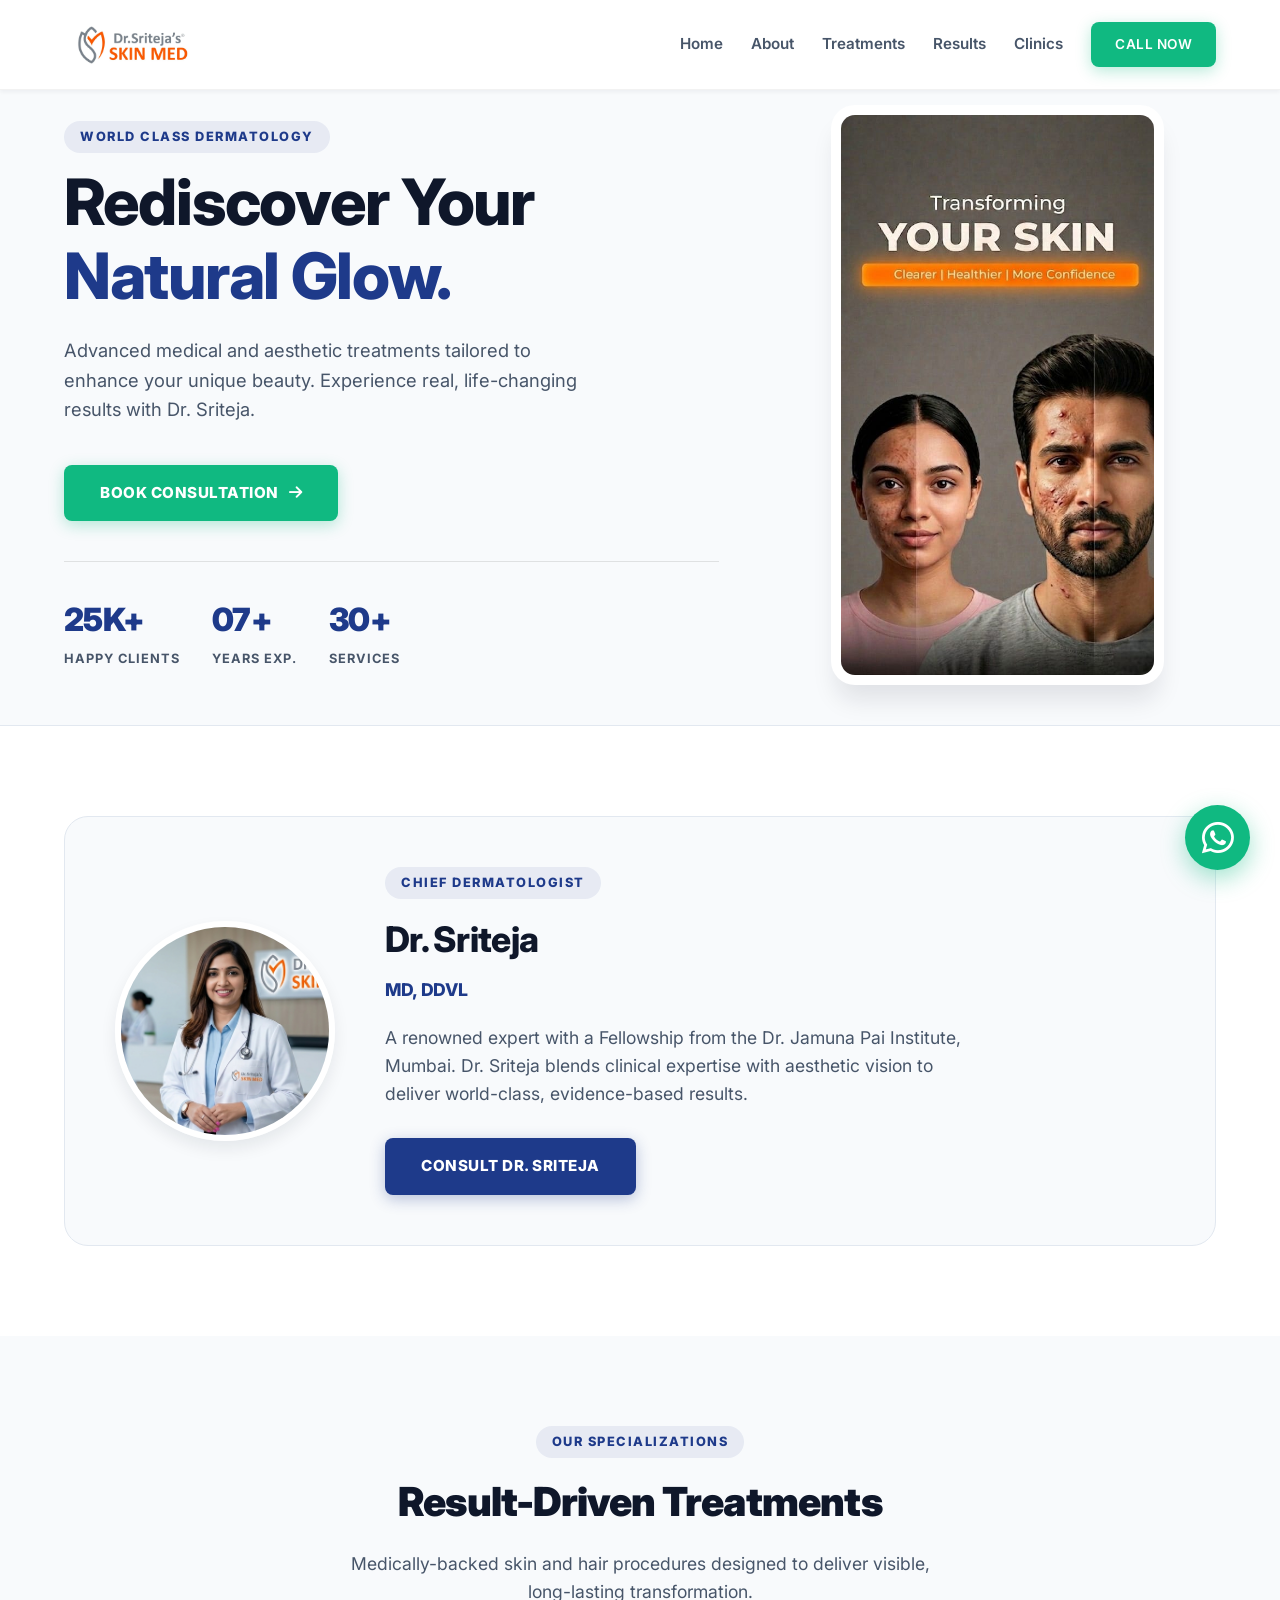
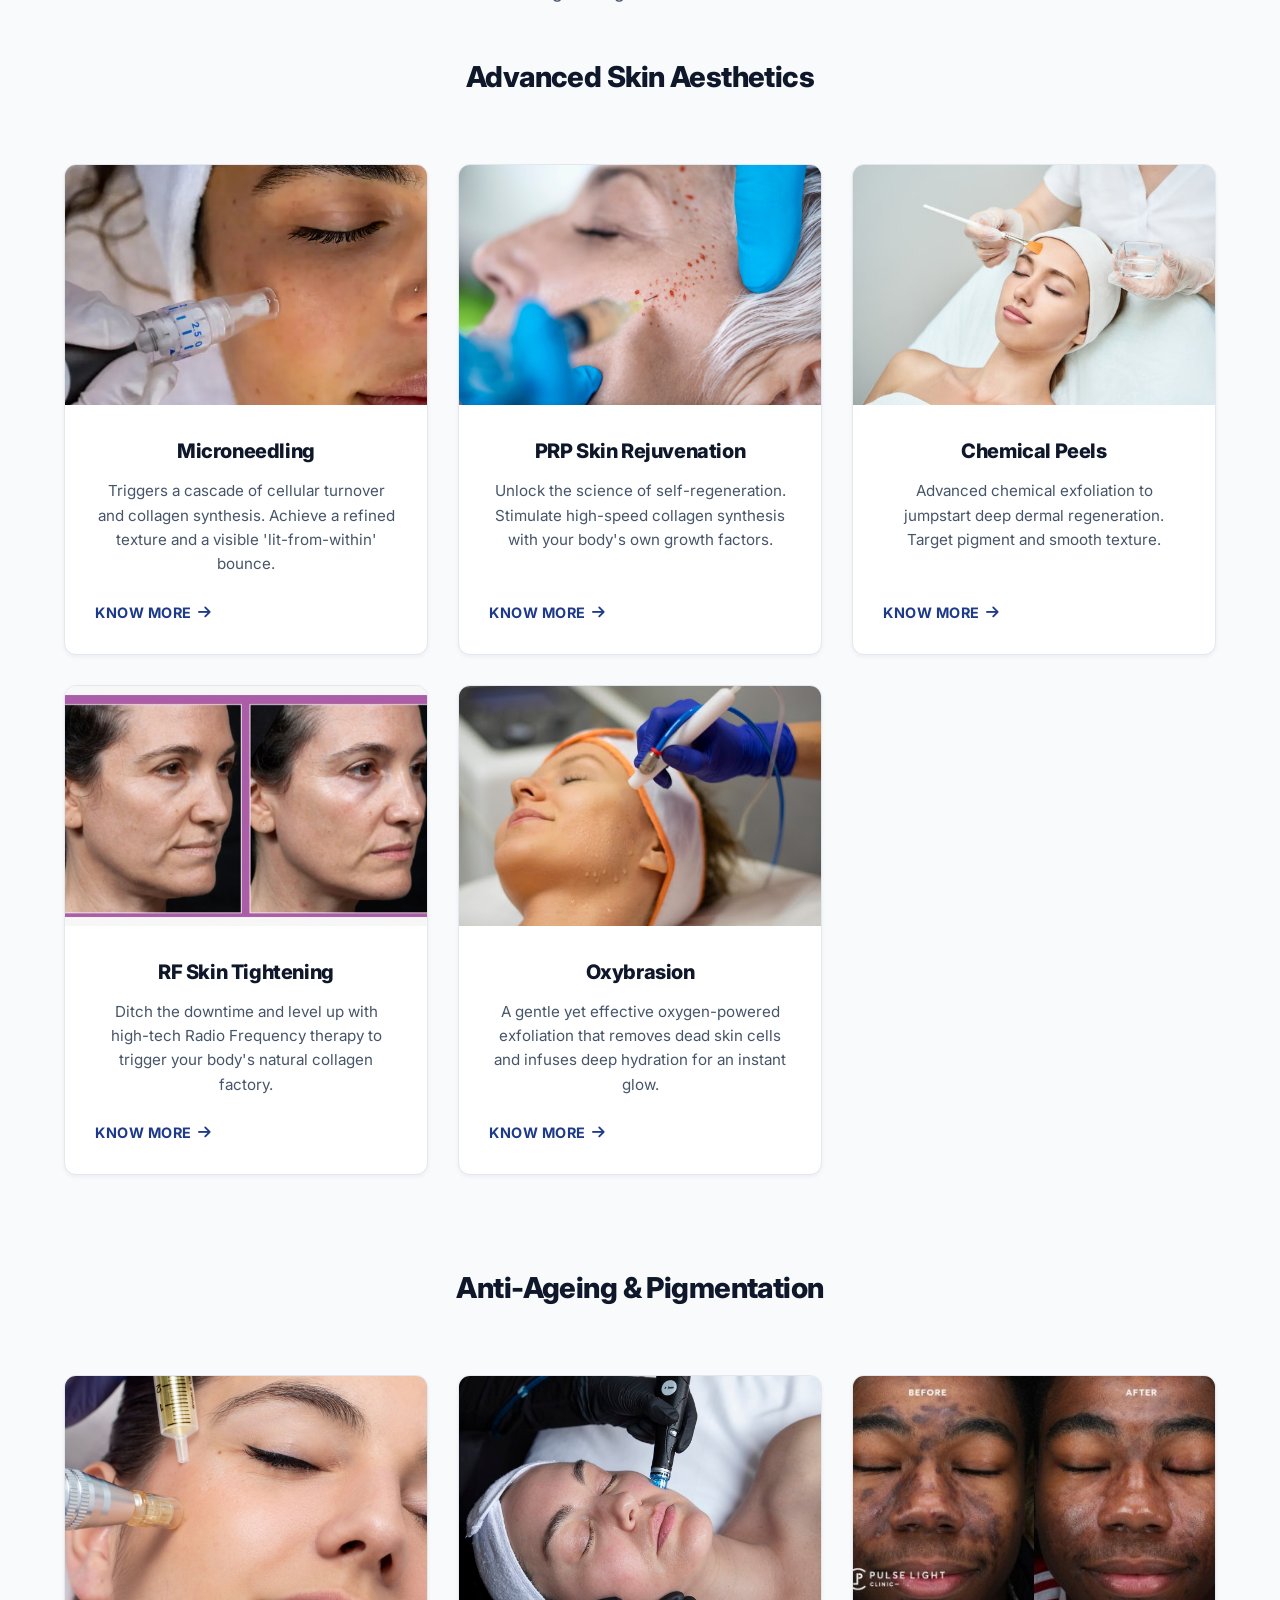
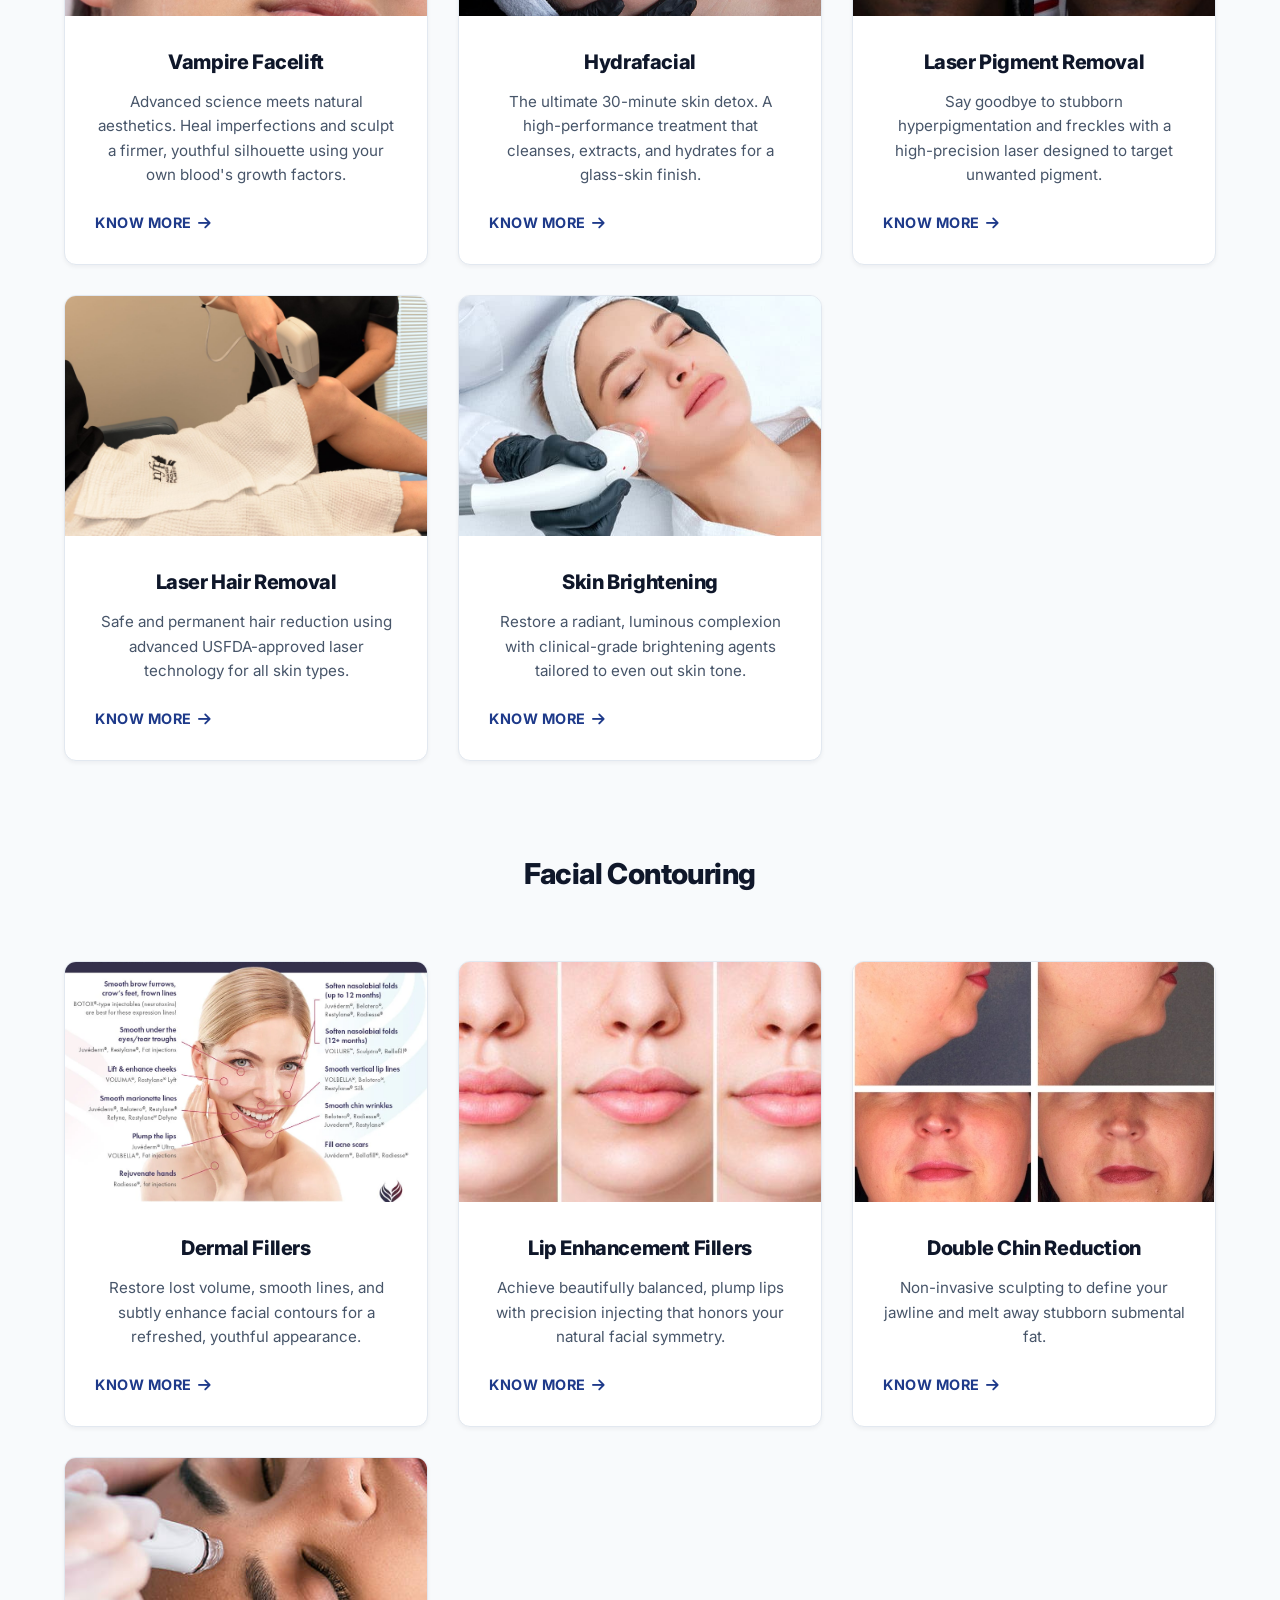
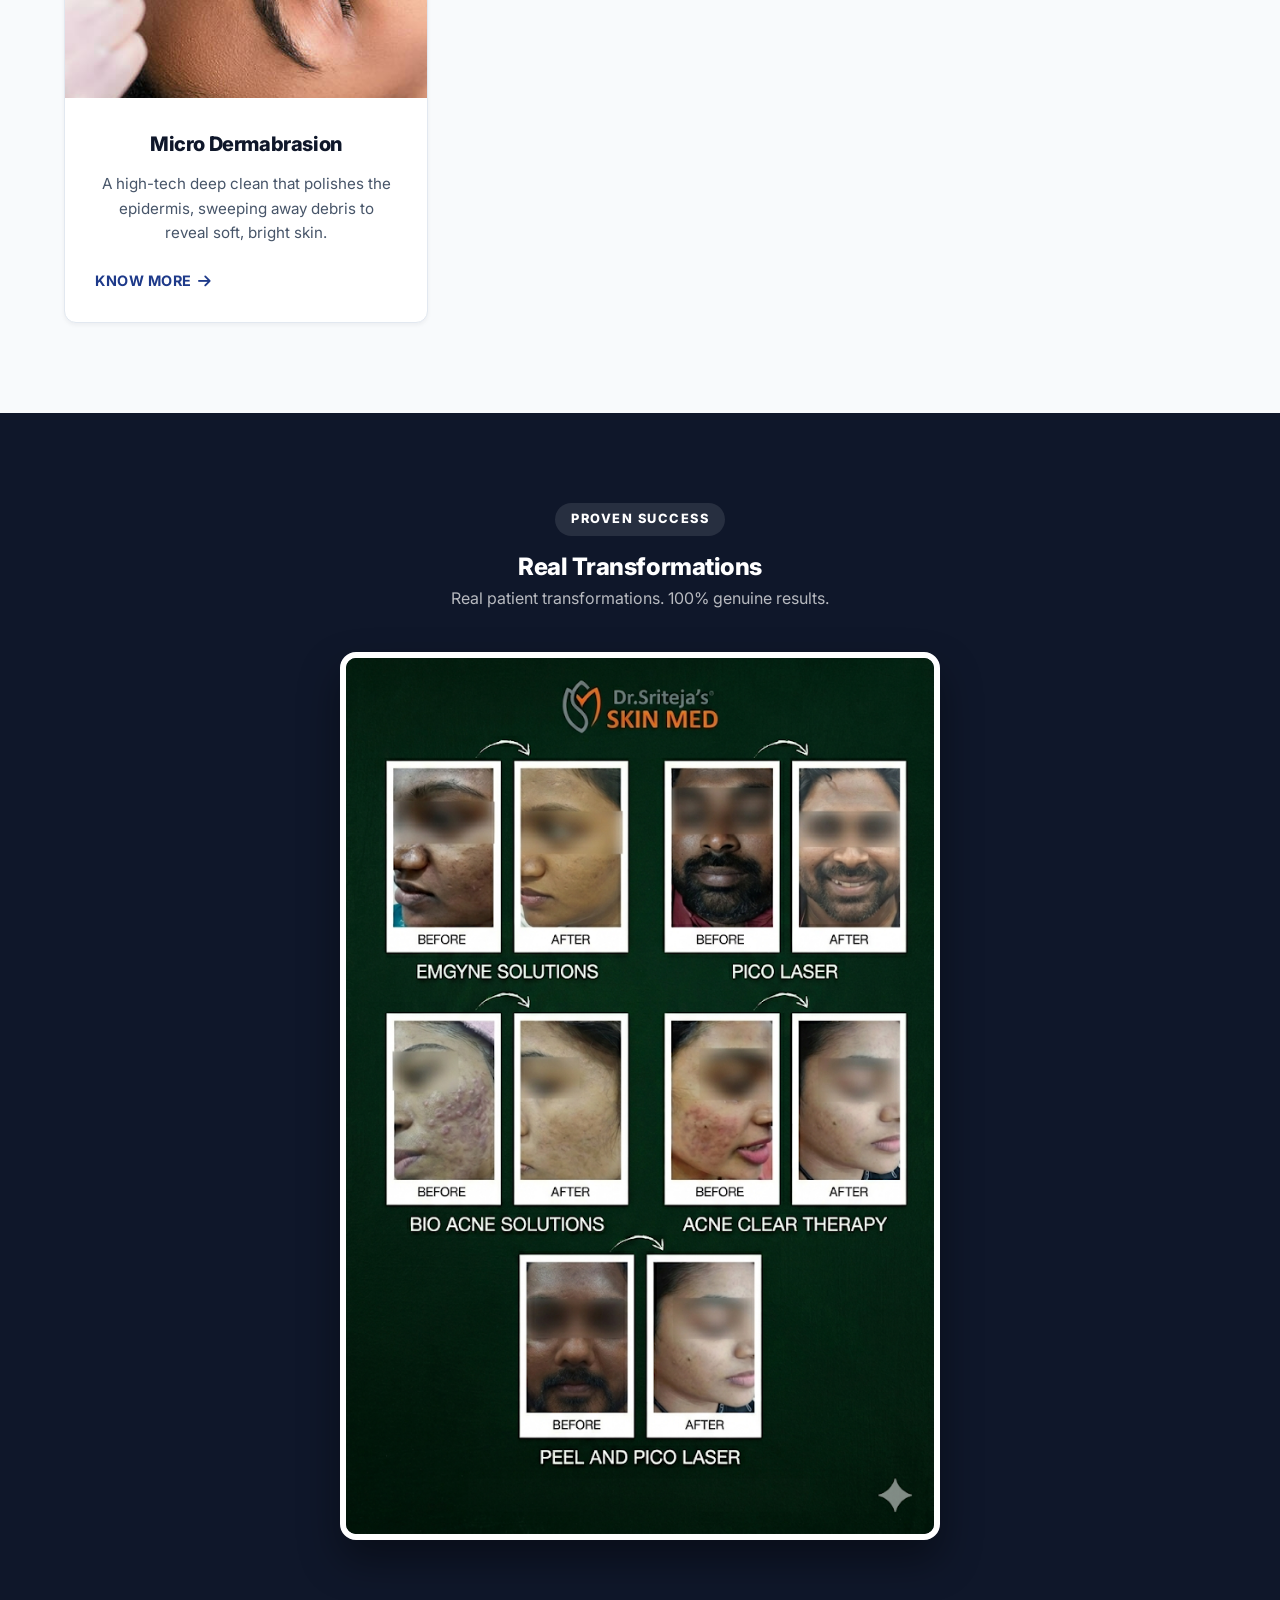
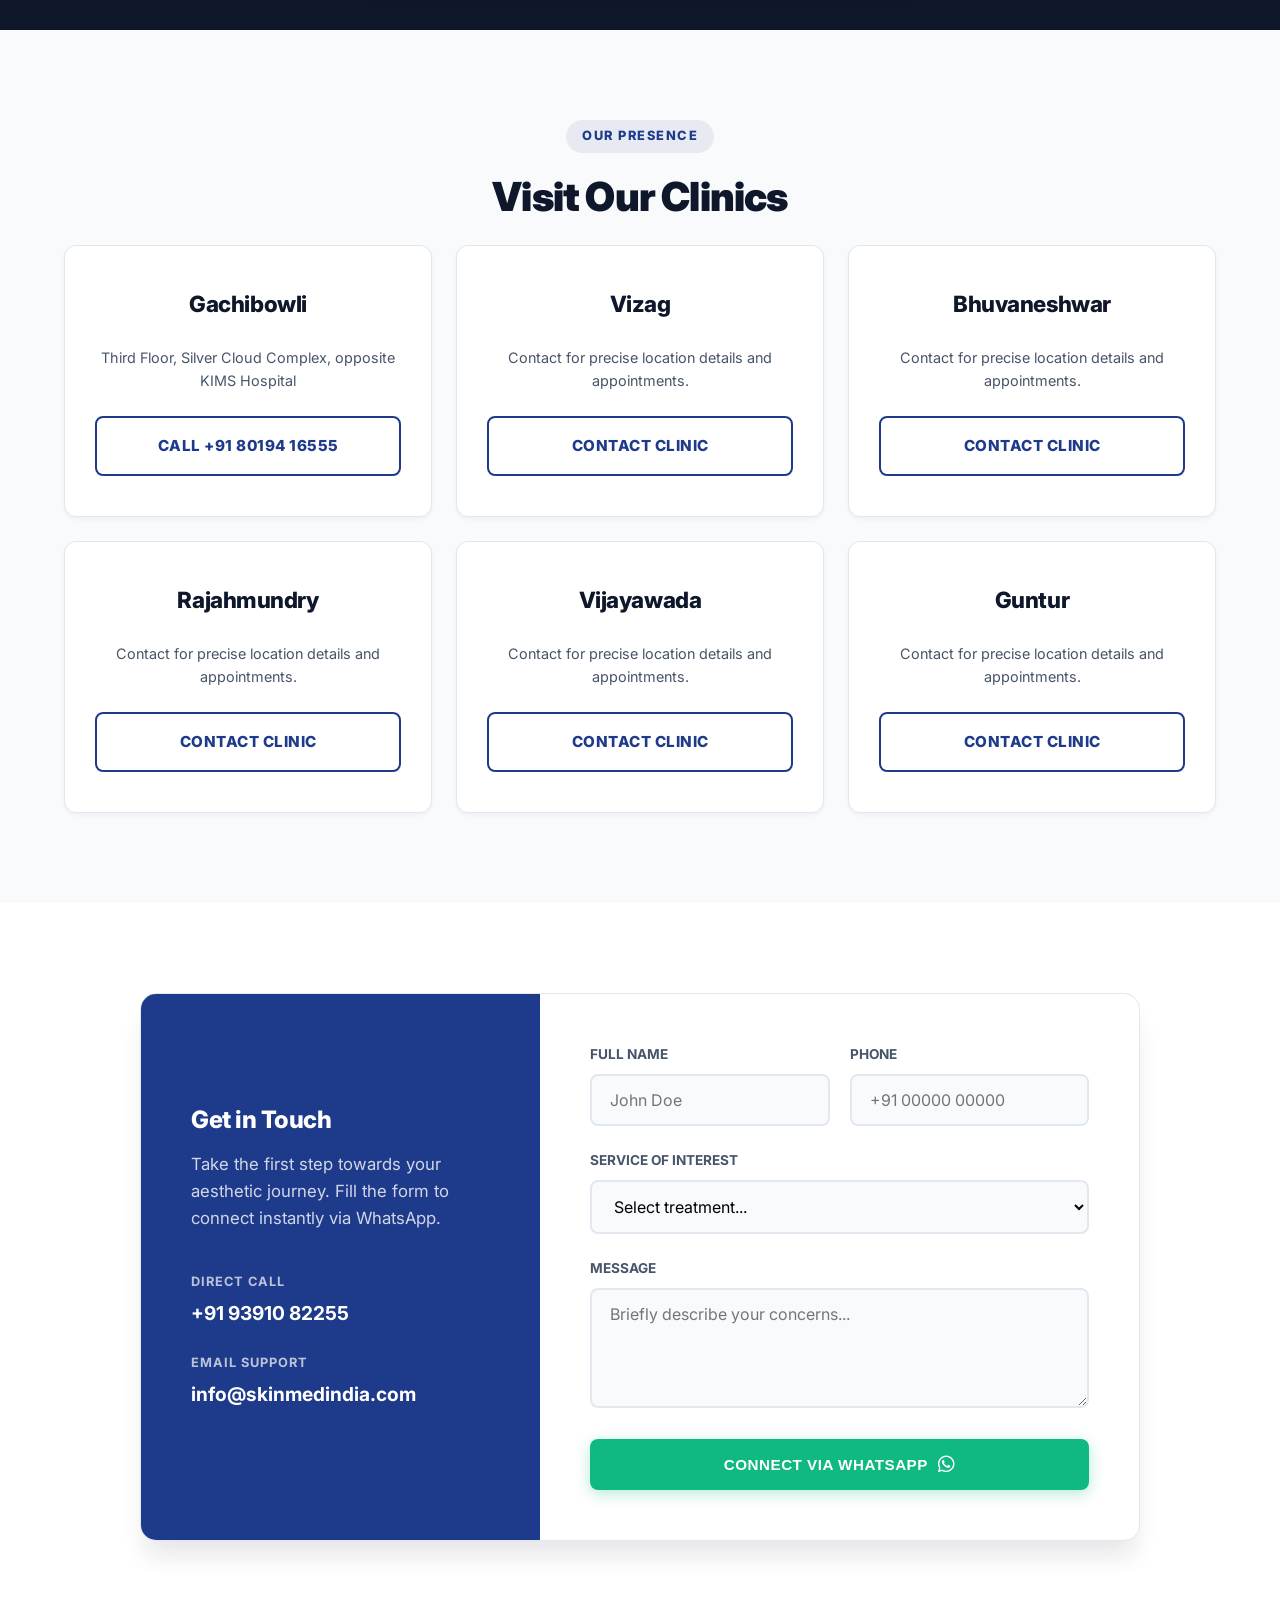
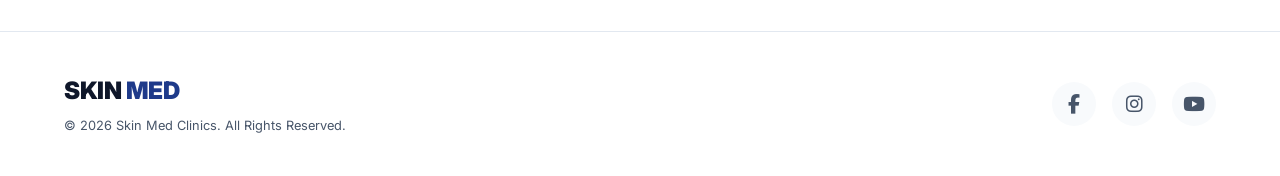
==== index.html @ 5cd690bf "push" ====
<!DOCTYPE html>
<html lang="en">
<head>
    <meta charset="UTF-8">
    <meta name="viewport" content="width=device-width, initial-scale=1.0">
    <title>Skin Med Clinics | Premium Dermatology & Aesthetic Care</title>
    <meta name="description" content="Experience world-class skin and hair treatments with Dr. Sriteja at Skin Med Clinics. Your journey to flawless aesthetics begins here.">
    
    <!-- Custom CSS -->
    <link rel="stylesheet" href="style.css">
    
    <!-- Font Awesome -->
    <link rel="stylesheet" href="https://cdnjs.cloudflare.com/ajax/libs/font-awesome/6.4.0/css/all.min.css">
</head>
<body>

    <!-- Navbar -->
    <nav class="navbar">
        <div class="container nav-container">
            <a href="#" class="logo">
                <img src="logo.png" alt="Skin Med Logo" onerror="this.outerHTML='<h2 style=\'color: var(--secondary);\'>SKIN <span class=\'text-primary\'>MED</span></h2>'">
            </a>
            
            <div class="nav-links">
                <a href="#home">Home</a>
                <a href="#about">About</a>
                <a href="#services">Treatments</a>
                <a href="#results">Results</a>
                <a href="#locations">Clinics</a>
                <a href="tel:+919391082255" class="btn btn-cta">Call Now</a>
            </div>

            <button class="mobile-menu-btn" id="mobileMenuBtn" aria-label="Toggle Menu">
                <i class="fas fa-bars"></i>
            </button>
        </div>
    </nav>

    <!-- Mobile Nav Overlay -->
    <div class="mobile-nav-overlay" id="mobileNavOverlay">
        <a href="#home">Home</a>
        <a href="#about">About</a>
        <a href="#services">Treatments</a>
        <a href="#results">Results</a>
        <a href="#locations">Clinics</a>
        <a href="tel:+919391082255" class="btn btn-cta" style="margin-top: 20px;">Call Now</a>
    </div>

    <!-- Hero Section -->
    <section id="home" class="hero">
        <div class="container hero-content">
            <div class="hero-text">
                <span class="tagline">World Class Dermatology</span>
                <h1>Rediscover Your <br><span class="text-primary">Natural Glow.</span></h1>
                <p>Advanced medical and aesthetic treatments tailored to enhance your unique beauty. Experience real, life-changing results with Dr. Sriteja.</p>
                
                <div class="hero-buttons">
                    <a href="#contact" class="btn btn-cta">Book Consultation <i class="fas fa-arrow-right"></i></a>
                </div>

                <div class="hero-stats">
                    <div class="stat-item">
                        <h4>25K+</h4>
                        <p>Happy Clients</p>
                    </div>
                    <div class="stat-item">
                        <h4>07+</h4>
                        <p>Years Exp.</p>
                    </div>
                    <div class="stat-item">
                        <h4>30+</h4>
                        <p>Services</p>
                    </div>
                </div>
            </div>
            <div class="hero-image-wrapper">
                <img src="hero-transform.jpg" alt="Aesthetic Transformation">
            </div>
        </div>
    </section>

    <!-- About Section (Dr. Sriteja) -->
    <section id="about" class="doctor-section section-padding">
        <div class="container">
            <div class="doctor-card">
                <div class="doctor-img-wrapper">
                    <img src="doctor.png" alt="Dr. Sriteja" class="doctor-img" onerror="this.src='https://via.placeholder.com/400x400/0f172a/ffffff?text=Dr.+Sriteja'">
                </div>
                <div class="doctor-info">
                    <span class="tagline">Chief Dermatologist</span>
                    <h2>Dr. Sriteja</h2>
                    <h3>MD, DDVL</h3>
                    <p>A renowned expert with a Fellowship from the Dr. Jamuna Pai Institute, Mumbai. Dr. Sriteja blends clinical expertise with aesthetic vision to deliver world-class, evidence-based results.</p>
                    <a href="#contact" class="btn btn-primary">Consult Dr. Sriteja</a>
                </div>
            </div>
        </div>
    </section>

    <!-- Services Section -->
    <section id="services" class="section-padding bg-light">
        <div class="container text-center">
            <span class="tagline">Our Specializations</span>
            <h2 class="section-title">Result-Driven Treatments</h2>
            <p class="section-subtitle">Medically-backed skin and hair procedures designed to deliver visible, long-lasting transformation.</p>

            <div class="services-grid text-left">
                <!-- Skin Concerns -->
                <h3 class="service-category">Advanced Skin Aesthetics</h3>
                
                <div class="service-card">
                    <div class="service-img">
                        <img src="microneedling.png" alt="Microneedling" onerror="this.src='https://via.placeholder.com/600x400/f8fafc/0f172a?text=Microneedling'">
                    </div>
                    <div class="service-content">
                        <h3>Microneedling</h3>
                        <p>Triggers a cascade of cellular turnover and collagen synthesis. Achieve a refined texture and a visible 'lit-from-within' bounce.</p>
                        <a href="#contact" class="service-link">Know More <i class="fas fa-arrow-right"></i></a>
                    </div>
                </div>

                <div class="service-card">
                    <div class="service-img">
                        <img src="prp-skin-rejuvenation.png" alt="PRP Skin Rejuvenation" onerror="this.src='https://via.placeholder.com/600x400/f8fafc/0f172a?text=PRP+Skin'">
                    </div>
                    <div class="service-content">
                        <h3>PRP Skin Rejuvenation</h3>
                        <p>Unlock the science of self-regeneration. Stimulate high-speed collagen synthesis with your body's own growth factors.</p>
                        <a href="#contact" class="service-link">Know More <i class="fas fa-arrow-right"></i></a>
                    </div>
                </div>

                <div class="service-card">
                    <div class="service-img">
                        <img src="chemical-peels.png" alt="Chemical Peels" onerror="this.src='https://via.placeholder.com/600x400/f8fafc/0f172a?text=Chemical+Peels'">
                    </div>
                    <div class="service-content">
                        <h3>Chemical Peels</h3>
                        <p>Advanced chemical exfoliation to jumpstart deep dermal regeneration. Target pigment and smooth texture.</p>
                        <a href="#contact" class="service-link">Know More <i class="fas fa-arrow-right"></i></a>
                    </div>
                </div>

                <div class="service-card">
                    <div class="service-img">
                        <img src="rf-skin-tightening.png" alt="RF Skin Tightening" onerror="this.src='https://via.placeholder.com/600x400/f8fafc/0f172a?text=RF+Tightening'">
                    </div>
                    <div class="service-content">
                        <h3>RF Skin Tightening</h3>
                        <p>Ditch the downtime and level up with high-tech Radio Frequency therapy to trigger your body's natural collagen factory.</p>
                        <a href="#contact" class="service-link">Know More <i class="fas fa-arrow-right"></i></a>
                    </div>
                </div>

                <div class="service-card">
                    <div class="service-img">
                        <img src="oxybrasion.png" alt="Oxybrasion" onerror="this.src='https://via.placeholder.com/600x400/f8fafc/0f172a?text=Oxybrasion'">
                    </div>
                    <div class="service-content">
                        <h3>Oxybrasion</h3>
                        <p>A gentle yet effective oxygen-powered exfoliation that removes dead skin cells and infuses deep hydration for an instant glow.</p>
                        <a href="#contact" class="service-link">Know More <i class="fas fa-arrow-right"></i></a>
                    </div>
                </div>

                <!-- Specialized Anti-Ageing -->
                <h3 class="service-category">Anti-Ageing & Pigmentation</h3>

                <div class="service-card">
                    <div class="service-img">
                        <img src="vampire-facelift.png" alt="Vampire Facelift" onerror="this.src='https://via.placeholder.com/600x400/f8fafc/0f172a?text=Vampire+Facelift'">
                    </div>
                    <div class="service-content">
                        <h3>Vampire Facelift</h3>
                        <p>Advanced science meets natural aesthetics. Heal imperfections and sculpt a firmer, youthful silhouette using your own blood's growth factors.</p>
                        <a href="#contact" class="service-link">Know More <i class="fas fa-arrow-right"></i></a>
                    </div>
                </div>

                <div class="service-card">
                    <div class="service-img">
                        <img src="hydrafacial.png" alt="Hydrafacial" onerror="this.src='https://via.placeholder.com/600x400/f8fafc/0f172a?text=Hydrafacial'">
                    </div>
                    <div class="service-content">
                        <h3>Hydrafacial</h3>
                        <p>The ultimate 30-minute skin detox. A high-performance treatment that cleanses, extracts, and hydrates for a glass-skin finish.</p>
                        <a href="#contact" class="service-link">Know More <i class="fas fa-arrow-right"></i></a>
                    </div>
                </div>

                <div class="service-card">
                    <div class="service-img">
                        <img src="laser-pigment-removal.png" alt="Laser Pigment Removal" onerror="this.src='https://via.placeholder.com/600x400/f8fafc/0f172a?text=Laser+Pigment'">
                    </div>
                    <div class="service-content">
                        <h3>Laser Pigment Removal</h3>
                        <p>Say goodbye to stubborn hyperpigmentation and freckles with a high-precision laser designed to target unwanted pigment.</p>
                        <a href="#contact" class="service-link">Know More <i class="fas fa-arrow-right"></i></a>
                    </div>
                </div>

                <div class="service-card">
                    <div class="service-img">
                        <img src="laser-hair-removal.png" alt="Laser Hair Removal" onerror="this.src='https://via.placeholder.com/600x400/f8fafc/0f172a?text=Laser+Hair+Removal'">
                    </div>
                    <div class="service-content">
                        <h3>Laser Hair Removal</h3>
                        <p>Safe and permanent hair reduction using advanced USFDA-approved laser technology for all skin types.</p>
                        <a href="#contact" class="service-link">Know More <i class="fas fa-arrow-right"></i></a>
                    </div>
                </div>

                <div class="service-card">
                    <div class="service-img">
                        <img src="skin-brightening.png" alt="Skin Brightening" onerror="this.src='https://via.placeholder.com/600x400/f8fafc/0f172a?text=Skin+Brightening'">
                    </div>
                    <div class="service-content">
                        <h3>Skin Brightening</h3>
                        <p>Restore a radiant, luminous complexion with clinical-grade brightening agents tailored to even out skin tone.</p>
                        <a href="#contact" class="service-link">Know More <i class="fas fa-arrow-right"></i></a>
                    </div>
                </div>

                <h3 class="service-category">Facial Contouring</h3>

                <div class="service-card">
                    <div class="service-img">
                        <img src="dermal-fillers.png" alt="Dermal Fillers" onerror="this.src='https://via.placeholder.com/600x400/f8fafc/0f172a?text=Dermal+Fillers'">
                    </div>
                    <div class="service-content">
                        <h3>Dermal Fillers</h3>
                        <p>Restore lost volume, smooth lines, and subtly enhance facial contours for a refreshed, youthful appearance.</p>
                        <a href="#contact" class="service-link">Know More <i class="fas fa-arrow-right"></i></a>
                    </div>
                </div>

                <div class="service-card">
                    <div class="service-img">
                        <img src="lip-enhancement-fillers.png" alt="Lip Enhancement" onerror="this.src='https://via.placeholder.com/600x400/f8fafc/0f172a?text=Lip+Enhancement'">
                    </div>
                    <div class="service-content">
                        <h3>Lip Enhancement Fillers</h3>
                        <p>Achieve beautifully balanced, plump lips with precision injecting that honors your natural facial symmetry.</p>
                        <a href="#contact" class="service-link">Know More <i class="fas fa-arrow-right"></i></a>
                    </div>
                </div>

                <div class="service-card">
                    <div class="service-img">
                        <img src="double-chin-reduction.png" alt="Double Chin Reduction" onerror="this.src='https://via.placeholder.com/600x400/f8fafc/0f172a?text=Double+Chin'">
                    </div>
                    <div class="service-content">
                        <h3>Double Chin Reduction</h3>
                        <p>Non-invasive sculpting to define your jawline and melt away stubborn submental fat.</p>
                        <a href="#contact" class="service-link">Know More <i class="fas fa-arrow-right"></i></a>
                    </div>
                </div>

                <div class="service-card">
                    <div class="service-img">
                        <img src="microdermabrasion.png" alt="Microdermabrasion" onerror="this.src='https://via.placeholder.com/600x400/f8fafc/0f172a?text=Microdermabrasion'">
                    </div>
                    <div class="service-content">
                        <h3>Micro Dermabrasion</h3>
                        <p>A high-tech deep clean that polishes the epidermis, sweeping away debris to reveal soft, bright skin.</p>
                        <a href="#contact" class="service-link">Know More <i class="fas fa-arrow-right"></i></a>
                    </div>
                </div>

            </div>
        </div>
    </section>

    <!-- Results Section -->
    <section id="results" class="results-section section-padding">
        <div class="container text-center">
            <span class="tagline" style="color: #fff; background: rgba(255,255,255,0.1);">Proven Success</span>
            <h2>Real Transformations</h2>
            <p style="color: rgba(255,255,255,0.7); max-width: 600px; margin: 0 auto 40px;">Real patient transformations. 100% genuine results.</p>
            
            <div style="max-width: 600px; margin: 0 auto;">
                <img src="results-poster.jpg" alt="Skin Treatment Results" style="width: 100%; border: 6px solid #fff; border-radius: 16px; box-shadow: 0 20px 40px rgba(0,0,0,0.4);">
            </div>
        </div>
    </section>

    <!-- Locations -->
    <section id="locations" class="section-padding locations-wrapper">
        <div class="container">
            <div class="text-center">
                <span class="tagline">Our Presence</span>
                <h2 class="section-title">Visit Our Clinics</h2>
            </div>
            
            <div class="locations-grid mt-40">
                <div class="location-card">
                    <h3>Gachibowli</h3>
                    <p>Third Floor, Silver Cloud Complex, opposite KIMS Hospital</p>
                    <a href="tel:+918019416555" class="btn btn-outline">Call +91 80194 16555</a>
                </div>
                <div class="location-card">
                    <h3>Vizag</h3>
                    <p>Contact for precise location details and appointments.</p>
                    <a href="tel:+919391082255" class="btn btn-outline">Contact Clinic</a>
                </div>
                <div class="location-card">
                    <h3>Bhuvaneshwar</h3>
                    <p>Contact for precise location details and appointments.</p>
                    <a href="tel:+919391082255" class="btn btn-outline">Contact Clinic</a>
                </div>
                <div class="location-card">
                    <h3>Rajahmundry</h3>
                    <p>Contact for precise location details and appointments.</p>
                    <a href="tel:+919391082255" class="btn btn-outline">Contact Clinic</a>
                </div>
                <div class="location-card">
                    <h3>Vijayawada</h3>
                    <p>Contact for precise location details and appointments.</p>
                    <a href="tel:+919391082255" class="btn btn-outline">Contact Clinic</a>
                </div>
                <div class="location-card">
                    <h3>Guntur</h3>
                    <p>Contact for precise location details and appointments.</p>
                    <a href="tel:+919391082255" class="btn btn-outline">Contact Clinic</a>
                </div>
            </div>
        </div>
    </section>

    <!-- Contact Widget -->
    <section id="contact" class="section-padding">
        <div class="container">
            <div class="contact-container">
                <div class="contact-info">
                    <h2>Get in Touch</h2>
                    <p>Take the first step towards your aesthetic journey. Fill the form to connect instantly via WhatsApp.</p>
                    
                    <div class="info-item">
                        <span>Direct Call</span>
                        <strong>+91 93910 82255</strong>
                    </div>
                    <div class="info-item">
                        <span>Email Support</span>
                        <strong>info@skinmedindia.com</strong>
                    </div>
                </div>
                <div class="contact-form">
                    <form id="contactForm">
                        <div class="form-row">
                            <div class="form-group">
                                <label class="form-label">Full Name</label>
                                <input type="text" id="formName" class="form-control" placeholder="John Doe" required>
                            </div>
                            <div class="form-group">
                                <label class="form-label">Phone</label>
                                <input type="tel" id="formPhone" class="form-control" placeholder="+91 00000 00000" required>
                            </div>
                        </div>
                        <div class="form-group">
                            <label class="form-label">Service of Interest</label>
                            <select id="formService" class="form-control" required>
                                <option value="" disabled selected hidden>Select treatment...</option>
                                <option>Microneedling</option>
                                <option>PRP Skin Rejuvenation</option>
                                <option>Chemical Peels</option>
                                <option>Laser Treatments</option>
                                <option>Facial Contouring / Fillers</option>
                                <option>Other</option>
                            </select>
                        </div>
                        <div class="form-group">
                            <label class="form-label">Message</label>
                            <textarea id="formMessage" class="form-control" placeholder="Briefly describe your concerns..."></textarea>
                        </div>
                        <button type="submit" class="btn btn-cta" style="width: 100%;">
                            Connect via WhatsApp <i class="fab fa-whatsapp" style="font-size: 1.2rem;"></i>
                        </button>
                    </form>
                </div>
            </div>
        </div>
    </section>

    <!-- Footer -->
    <footer class="footer">
        <div class="container footer-content">
            <div style="text-align: left;">
                <h2 style="font-weight: 900; color: var(--secondary); margin:0;">SKIN <span class="text-primary">MED</span></h2>
                <p style="font-size: 0.8rem; margin-top: 5px;">&copy; 2026 Skin Med Clinics. All Rights Reserved.</p>
            </div>
            <div class="social-links">
                <a href="#"><i class="fab fa-facebook-f"></i></a>
                <a href="#"><i class="fab fa-instagram"></i></a>
                <a href="#"><i class="fab fa-youtube"></i></a>
            </div>
        </div>
    </footer>

    <!-- WhatsApp Floating Icon -->
    <a href="https://wa.me/919391082255" class="floating-whatsapp" target="_blank" aria-label="Chat on WhatsApp">
        <i class="fab fa-whatsapp"></i>
    </a>

    <!-- Scripts -->
    <script src="script.js"></script>
</body>
</html>
---- style.css ----
@import url('https://fonts.googleapis.com/css2?family=Inter:wght@300;400;500;600;700;800;900&display=swap');

:root {
  --primary: #1E3A8A; /* Darkish Blue */
  --primary-hover: #172554;
  --cta: #10B981; /* Medical Green */
  --cta-hover: #059669;
  --secondary: #0F172A; /* Deep Navy */
  --text-gray: #475569;
  --text-light: #94a3b8;
  --bg-light: #F8FAFC; /* Soft clean background */
  --bg-white: #ffffff;
  --nav-height: 90px;
  --shadow-sm: 0 2px 4px rgba(15, 23, 42, 0.05);
  --shadow-md: 0 8px 16px rgba(15, 23, 42, 0.08);
  --shadow-xl: 0 20px 25px -5px rgba(15, 23, 42, 0.1);
  --transition: all 0.25s ease-in-out;
}

* {
  margin: 0;
  padding: 0;
  box-sizing: border-box;
}

html {
  scroll-behavior: smooth;
}

body {
  font-family: 'Inter', sans-serif;
  color: var(--text-gray);
  background-color: var(--bg-white);
  line-height: 1.6;
  overflow-x: hidden;
  -webkit-font-smoothing: antialiased;
}

h1, h2, h3, h4, h5, h6 {
  font-weight: 800;
  color: var(--secondary);
  letter-spacing: -0.02em;
}

a {
  text-decoration: none;
  color: inherit;
}

img {
  max-width: 100%;
  height: auto;
  display: block;
}

/* Utilities */
.container {
  width: 100%;
  max-width: 1200px;
  margin: 0 auto;
  padding: 0 24px;
}

.text-center { text-align: center; }
.text-primary { color: var(--primary); }
.text-cta { color: var(--cta); }
.bg-white { background-color: var(--bg-white); }
.bg-light { background-color: var(--bg-light); }
.bg-dark { background-color: var(--secondary); color: #fff; }

.section-padding { padding: 90px 0; }
@media (max-width: 768px) {
  .section-padding { padding: 60px 0; }
}

.section-title {
  font-size: 2.5rem;
  font-weight: 900;
  margin-bottom: 1rem;
}

.section-subtitle {
  font-size: 1.1rem;
  color: var(--text-gray);
  max-width: 600px;
  margin: 0 auto 3rem;
}

.tagline {
  color: var(--primary);
  font-weight: 800;
  text-transform: uppercase;
  letter-spacing: 1.5px;
  font-size: 0.8rem;
  margin-bottom: 12px;
  display: inline-block;
  background: rgba(30, 58, 138, 0.08);
  padding: 6px 16px;
  border-radius: 50px;
}

/* Buttons */
.btn {
  display: inline-flex;
  align-items: center;
  justify-content: center;
  padding: 16px 36px;
  border-radius: 8px;
  font-weight: 800;
  text-transform: uppercase;
  letter-spacing: 0.5px;
  cursor: pointer;
  transition: var(--transition);
  border: none;
  font-size: 0.95rem;
  gap: 10px;
  text-align: center;
  white-space: normal; /* Allow wrapping for long CTA text on mobile */
}

.btn-cta {
  background-color: var(--cta);
  color: white !important;
  box-shadow: 0 4px 15px rgba(16, 185, 129, 0.3);
}

.btn-cta:hover {
  background-color: var(--cta-hover);
  transform: translateY(-2px);
  box-shadow: 0 6px 20px rgba(16, 185, 129, 0.4);
}

.btn-primary {
  background-color: var(--primary);
  color: white !important;
  box-shadow: 0 4px 15px rgba(30, 58, 138, 0.3);
}

.btn-primary:hover {
  background-color: var(--primary-hover);
  transform: translateY(-2px);
  box-shadow: 0 6px 20px rgba(30, 58, 138, 0.4);
}

.btn-outline {
  background: transparent;
  border: 2px solid var(--primary);
  color: var(--primary) !important;
}

.btn-outline:hover {
  background: var(--primary);
  color: white !important;
}

/* Navbar */
.navbar {
  position: fixed;
  top: 0;
  left: 0;
  width: 100%;
  height: var(--nav-height);
  background: rgba(255, 255, 255, 0.98);
  backdrop-filter: blur(8px);
  z-index: 1000;
  box-shadow: var(--shadow-sm);
  display: flex;
  align-items: center;
  border-bottom: 1px solid rgba(0,0,0,0.05);
}

.nav-container {
  display: flex;
  justify-content: space-between;
  align-items: center;
  width: 100%;
}

.logo img {
  height: 60px; /* Reduced to ensure it doesn't push the nav items too much */
  width: auto;
}
.logo h2 {
  font-size: 1.8rem;
  margin: 0;
}

.nav-links {
  display: flex;
  gap: 28px;
  align-items: center;
}

.nav-links a {
  font-weight: 600;
  color: var(--text-gray);
  font-size: 0.95rem;
  transition: var(--transition);
}

.nav-links a:hover {
  color: var(--primary);
}

.nav-links a.btn {
  padding: 12px 24px;
  font-size: 0.85rem;
}

.mobile-menu-btn {
  display: none;
  background: none;
  border: none;
  font-size: 1.5rem;
  color: var(--secondary);
  cursor: pointer;
}

/* Hero Section */
.hero {
  padding-top: calc(var(--nav-height) + 15px);
  padding-bottom: 40px;
  background-color: var(--bg-light);
  display: flex;
  align-items: center;
  border-bottom: 1px solid #e2e8f0;
}

.hero-content {
  display: grid;
  grid-template-columns: 1.2fr 0.8fr;
  gap: 60px;
  align-items: center;
}

.hero-text h1 {
  font-size: clamp(2.5rem, 5vw, 4.2rem);
  line-height: 1.15;
  margin-bottom: 24px;
}

.hero-text p {
  font-size: 1.15rem;
  margin-bottom: 40px;
  max-width: 540px;
  color: var(--text-gray);
}

.hero-buttons {
  display: flex;
  gap: 16px;
  margin-bottom: 40px;
}

.hero-stats {
  display: flex;
  gap: 32px;
  padding-top: 32px;
  border-top: 1px solid rgba(0,0,0,0.1);
}

.stat-item h4 {
  font-size: 2rem;
  font-weight: 900;
  color: var(--primary);
  margin-bottom: 4px;
}

.stat-item p {
  font-size: 0.8rem;
  text-transform: uppercase;
  letter-spacing: 1px;
  font-weight: 700;
  margin: 0;
  color: var(--text-gray);
}

.hero-image-wrapper {
  position: relative;
  border-radius: 24px;
  overflow: hidden;
  box-shadow: var(--shadow-xl);
  background: #fff;
  padding: 10px;
  max-width: 380px;
  margin: 0 auto;
}

.hero-image-wrapper img {
  width: 100%;
  height: 560px;
  border-radius: 14px;
  object-fit: cover;
  object-position: top;
}

/* About / Doctor Section */
.doctor-section {
  background: #fff;
}

.doctor-card {
  background: var(--bg-light);
  border-radius: 24px;
  padding: 50px;
  display: flex;
  gap: 50px;
  align-items: center;
  border: 1px solid #e2e8f0;
}

.doctor-img-wrapper {
  position: relative;
  flex-shrink: 0;
}

.doctor-img {
  width: 220px;
  height: 220px;
  border-radius: 50%;
  object-fit: cover;
  object-position: 75% 20%; /* Synced with reference.html for exact centering */
  border: 6px solid #fff;
  box-shadow: var(--shadow-md);
}

.doctor-info h2 { font-size: 2.2rem; margin-bottom: 8px; }
.doctor-info h3 { font-size: 1.1rem; color: var(--primary); margin-bottom: 20px; }
.doctor-info p { margin-bottom: 30px; font-size: 1.1rem; max-width: 600px; }

/* Services Grid */
.services-grid {
  display: grid;
  grid-template-columns: repeat(auto-fit, minmax(300px, 1fr));
  gap: 30px;
  margin-top: 40px;
}

.service-card {
  background: #fff;
  border-radius: 12px;
  overflow: hidden;
  box-shadow: var(--shadow-sm);
  transition: var(--transition);
  border: 1px solid #e2e8f0;
  display: flex;
  flex-direction: column;
}

.service-card:hover {
  transform: translateY(-5px);
  box-shadow: var(--shadow-md);
  border-color: #cbd5e1;
}

.service-img {
  height: 240px;
  overflow: hidden;
  background: var(--bg-light);
}

.service-img img {
  width: 100%;
  height: 100%;
  object-fit: cover;
}

.service-content {
  padding: 30px;
  flex-grow: 1;
  display: flex;
  flex-direction: column;
}

.service-content h3 {
  font-size: 1.25rem;
  margin-bottom: 12px;
}

.service-content p {
  font-size: 0.95rem;
  color: var(--text-gray);
  margin-bottom: 24px;
  flex-grow: 1;
}

.service-link {
  font-weight: 700;
  font-size: 0.9rem;
  color: var(--primary);
  text-transform: uppercase;
  letter-spacing: 0.5px;
  display: inline-flex;
  align-items: center;
  gap: 6px;
  margin-top: auto;
}

.service-link:hover { color: var(--primary-hover); }

.service-category {
  grid-column: 1 / -1;
  font-size: 1.8rem;
  margin: 60px 0 20px;
  padding-bottom: 12px;
  border-bottom: 2px solid var(--bg-light);
  color: var(--secondary);
}
.service-category:first-child { margin-top: 0; }

/* Results Section */
.results-section {
  background: var(--secondary);
  color: #fff;
}
.results-section h2 { color: #fff; }


/* Locations Grid */
.locations-wrapper {
  background: var(--bg-light);
}
.locations-grid {
  display: grid;
  grid-template-columns: repeat(auto-fit, minmax(300px, 1fr));
  gap: 24px;
}

.location-card {
  background: #fff;
  padding: 40px 30px;
  border-radius: 12px;
  box-shadow: var(--shadow-sm);
  border: 1px solid #e2e8f0;
  display: flex;
  flex-direction: column;
  justify-content: center;
  align-items: center;
  text-align: center;
  transition: var(--transition);
}

.location-card:hover {
  box-shadow: var(--shadow-md);
  border-color: var(--primary);
  transform: translateY(-4px);
}

.location-card h3 {
  font-size: 1.4rem;
  margin-bottom: 24px;
}

.location-card p {
  font-size: 0.9rem;
  color: var(--text-gray);
  margin-bottom: 24px;
}

.location-card .btn { width: 100%; }

/* Contact Widget */
.contact-container {
  display: flex;
  max-width: 1000px;
  margin: 0 auto;
  background: #fff;
  border-radius: 16px;
  overflow: hidden;
  box-shadow: var(--shadow-xl);
  border: 1px solid #e2e8f0;
}

.contact-info {
  background: var(--primary);
  color: #fff;
  padding: 50px;
  width: 40%;
  display: flex;
  flex-direction: column;
  justify-content: center;
}

.contact-info h2 { color: #fff; margin-bottom: 12px; }
.contact-info p { color: rgba(255,255,255,0.8); margin-bottom: 40px; font-size: 1.05rem; }
.info-item { margin-bottom: 24px; }
.info-item span { display: block; font-size: 0.8rem; text-transform: uppercase; color: rgba(255,255,255,0.7); font-weight: 700; letter-spacing: 1px; margin-bottom: 6px; }
.info-item strong { font-size: 1.2rem; }

.contact-form {
  padding: 50px;
  width: 60%;
}

.form-group { margin-bottom: 24px; }
.form-row { display: grid; grid-template-columns: 1fr 1fr; gap: 20px; }

.form-label {
  display: block;
  font-size: 0.85rem;
  font-weight: 700;
  text-transform: uppercase;
  color: var(--text-gray);
  margin-bottom: 8px;
}

.form-control {
  width: 100%;
  padding: 14px 18px;
  border: 2px solid #e2e8f0;
  border-radius: 8px;
  font-family: 'Inter', sans-serif;
  font-size: 1rem;
  transition: var(--transition);
  background: #f8fafc;
}

.form-control:focus {
  outline: none;
  border-color: var(--primary);
  background: #fff;
  box-shadow: 0 0 0 3px rgba(30, 58, 138, 0.1);
}

textarea.form-control { resize: vertical; min-height: 120px; }

/* Floating WhatsApp */
.floating-whatsapp {
  position: fixed;
  bottom: 30px;
  right: 30px;
  background-color: #10B981;
  color: white;
  width: 65px;
  height: 65px;
  border-radius: 50%;
  display: flex;
  align-items: center;
  justify-content: center;
  font-size: 36px;
  box-shadow: 0 8px 25px rgba(16, 185, 129, 0.4);
  z-index: 1000;
  animation: pulse 2s infinite;
  transition: var(--transition);
}

.floating-whatsapp:hover {
  transform: scale(1.1);
  animation: none;
}

@keyframes pulse {
  0% { box-shadow: 0 0 0 0 rgba(16, 185, 129, 0.5); }
  70% { box-shadow: 0 0 0 15px rgba(16, 185, 129, 0); }
  100% { box-shadow: 0 0 0 0 rgba(16, 185, 129, 0); }
}

/* Footer */
.footer {
  background: var(--bg-white);
  padding: 40px 0;
  border-top: 1px solid #e2e8f0;
}
.footer-content {
  display: flex;
  justify-content: space-between;
  align-items: center;
}
.social-links { display: flex; gap: 16px; }
.social-links a {
  width: 44px;
  height: 44px;
  border-radius: 50%;
  background: var(--bg-light);
  display: flex;
  align-items: center;
  justify-content: center;
  transition: var(--transition);
  color: var(--text-gray);
  font-size: 1.2rem;
}
.social-links a:hover {
  background: var(--primary);
  color: #fff;
}

/* Mobile Nav Overlay */
.mobile-nav-overlay {
  position: fixed;
  top: var(--nav-height);
  left: 0;
  width: 100%;
  height: calc(100vh - var(--nav-height));
  background: #fff;
  z-index: 999;
  display: flex;
  flex-direction: column;
  padding: 40px 24px;
  transform: translateY(-100%);
  opacity: 0;
  transition: var(--transition);
  pointer-events: none;
}

.mobile-nav-overlay.active {
  transform: translateY(0);
  opacity: 1;
  pointer-events: all;
}

.mobile-nav-overlay a {
  font-size: 1.5rem;
  font-weight: 700;
  color: var(--secondary);
  padding: 16px 0;
  border-bottom: 1px solid #e2e8f0;
}

/* Responsive */
@media (max-width: 1050px) {
  .nav-links { gap: 16px; }
  .logo img { height: 50px; }
}

@media (max-width: 992px) {
  .hero-content {
    grid-template-columns: 1fr;
    text-align: center;
    gap: 40px;
  }
  .hero-text p { margin: 0 auto 30px; }
  .hero-buttons { justify-content: center; }
  .hero-stats { justify-content: center; }
  .contact-container { flex-direction: column; }
  .contact-info, .contact-form { width: 100%; }
}

@media (max-width: 768px) {
  .nav-links { display: none; }
  .mobile-menu-btn { display: block; }
  .hero-text h1 { font-size: 2.5rem; }
  .doctor-card {
    flex-direction: column;
    text-align: center;
    padding: 30px;
  }
  .form-row { grid-template-columns: 1fr; }
  .footer-content {
    flex-direction: column;
    gap: 20px;
    text-align: center;
  }
}
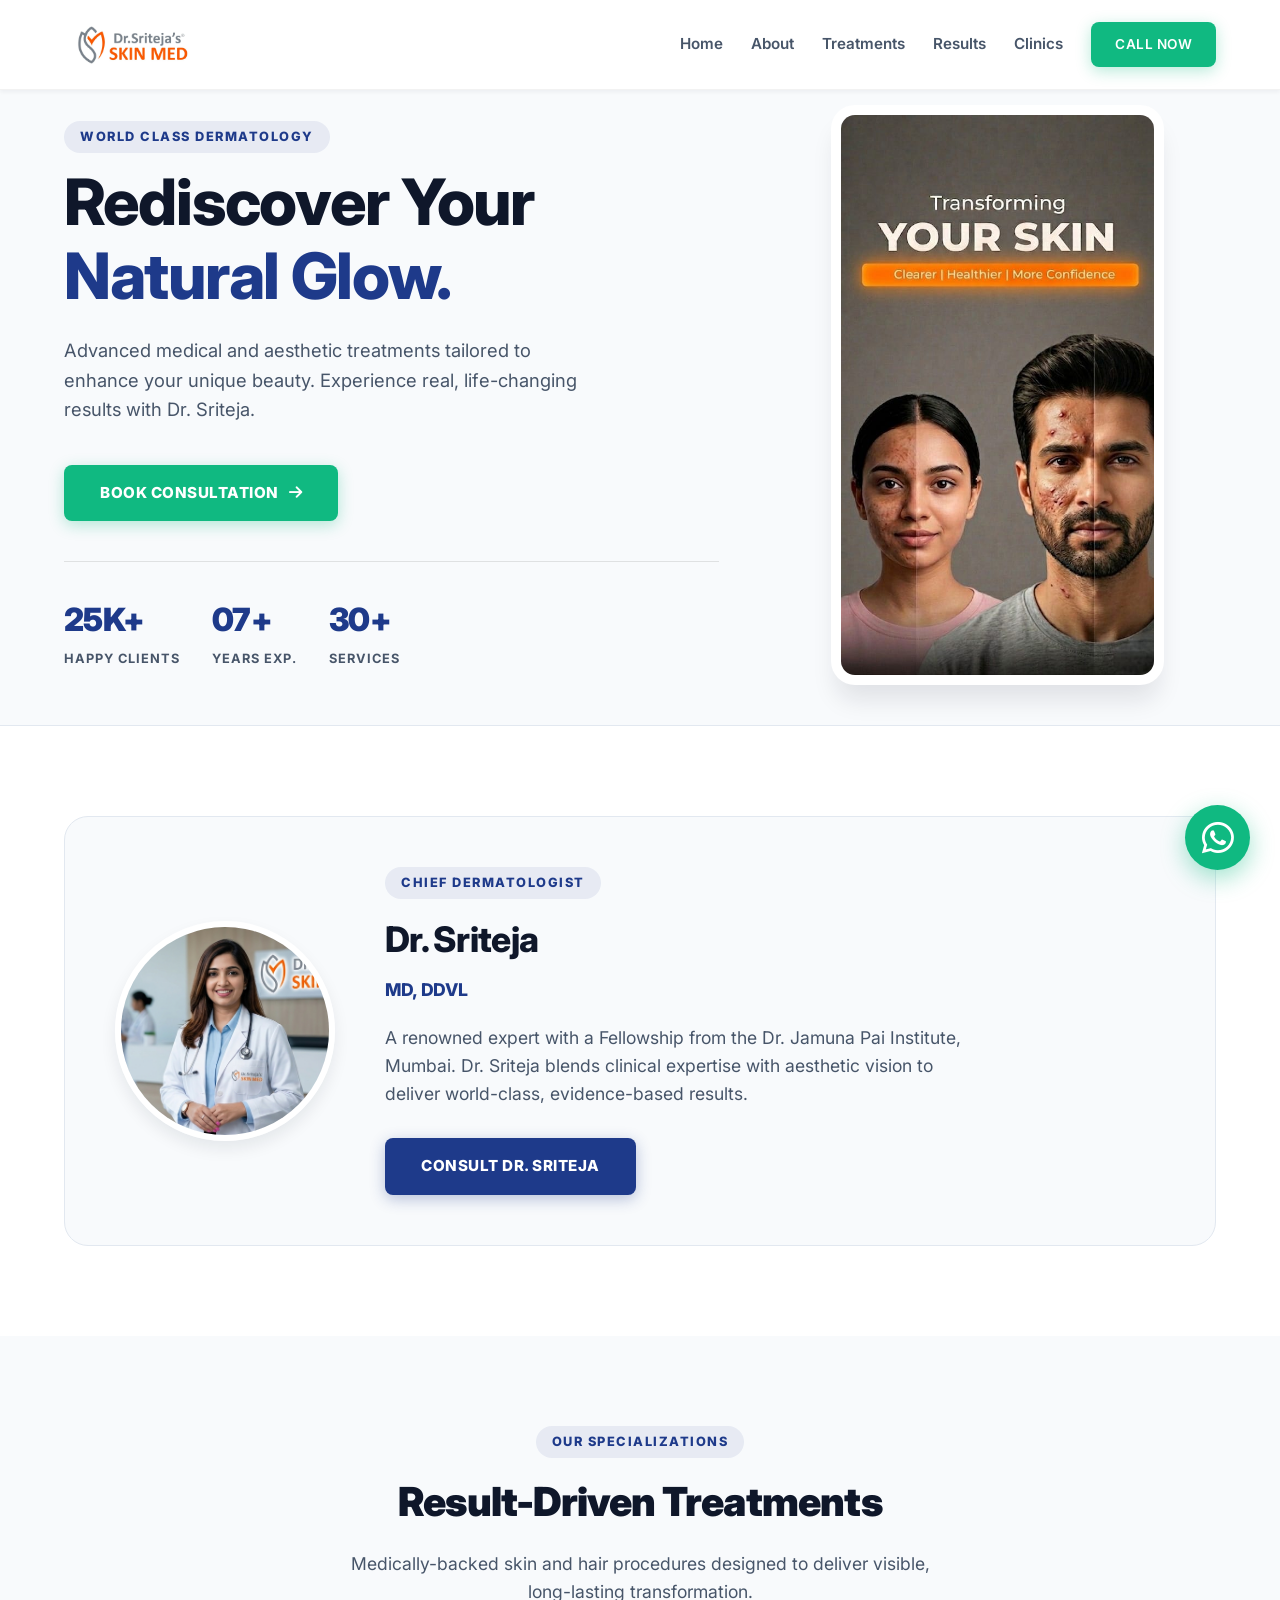
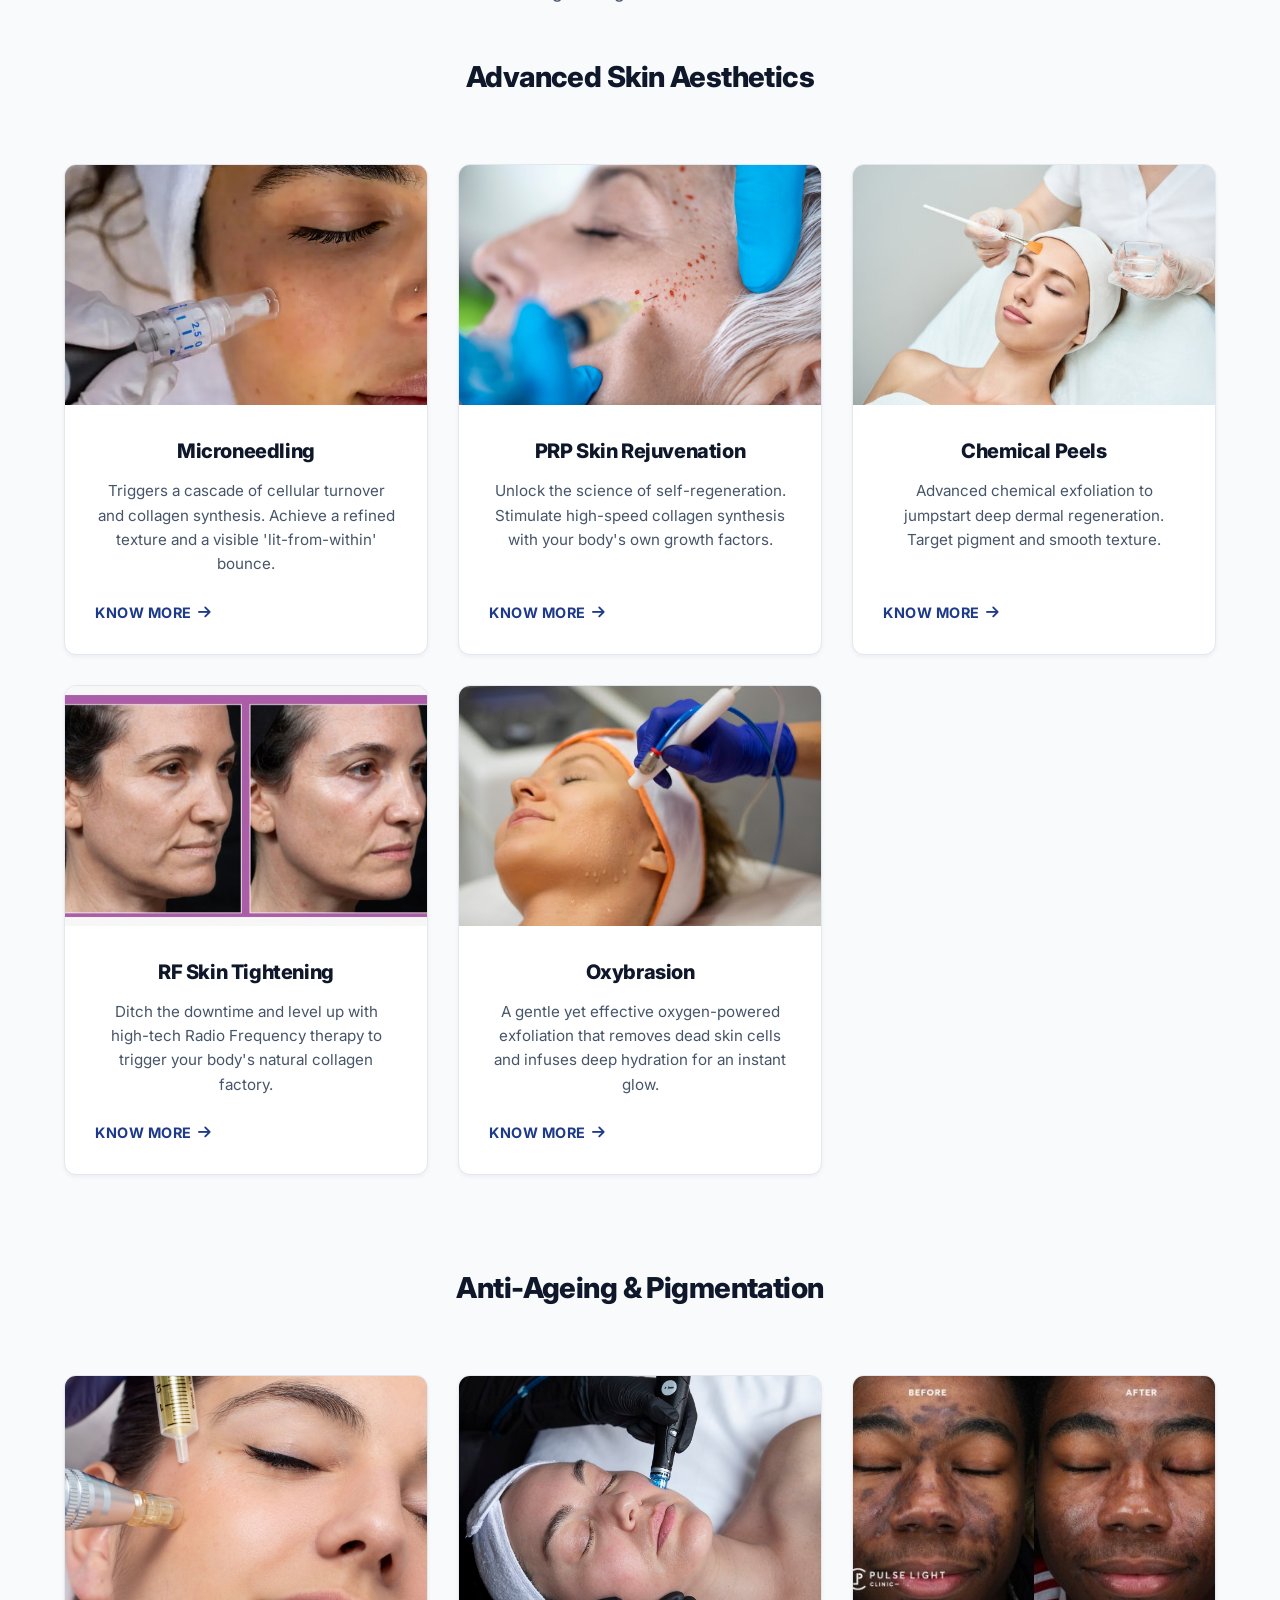
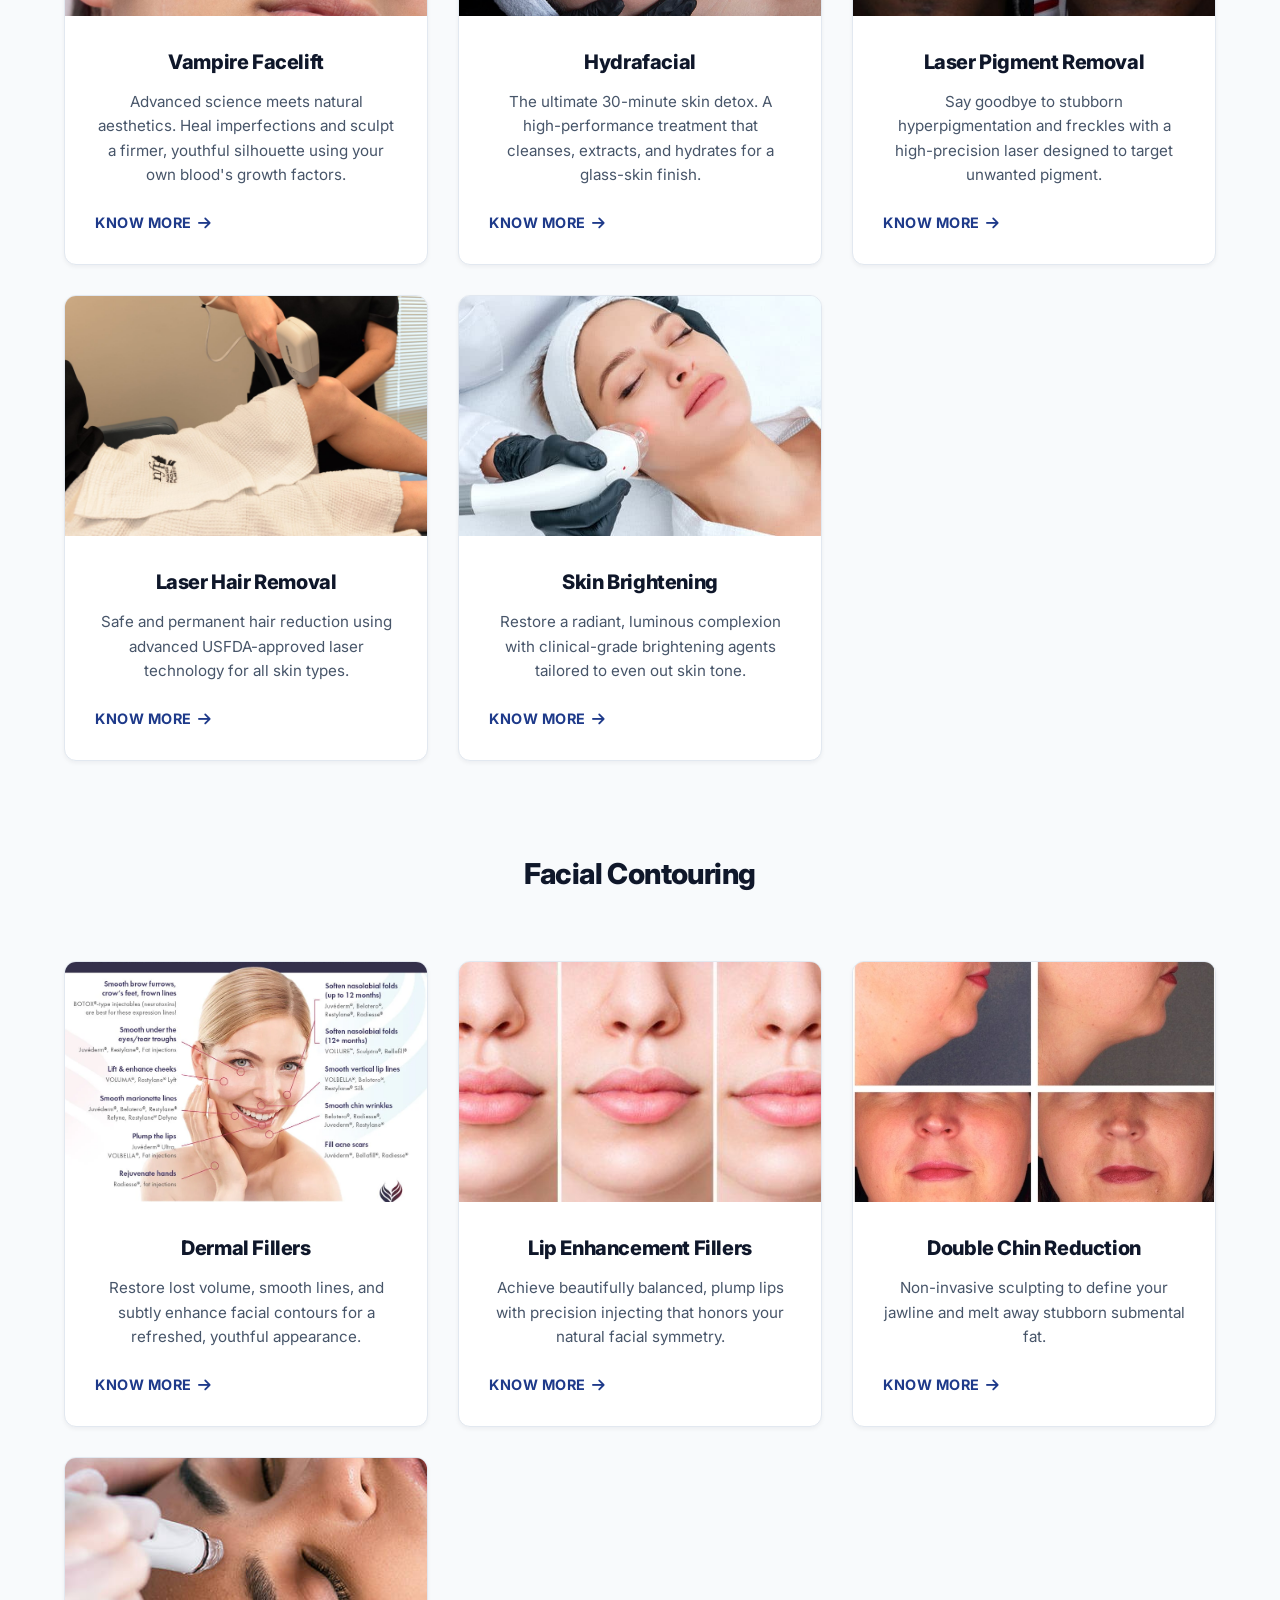
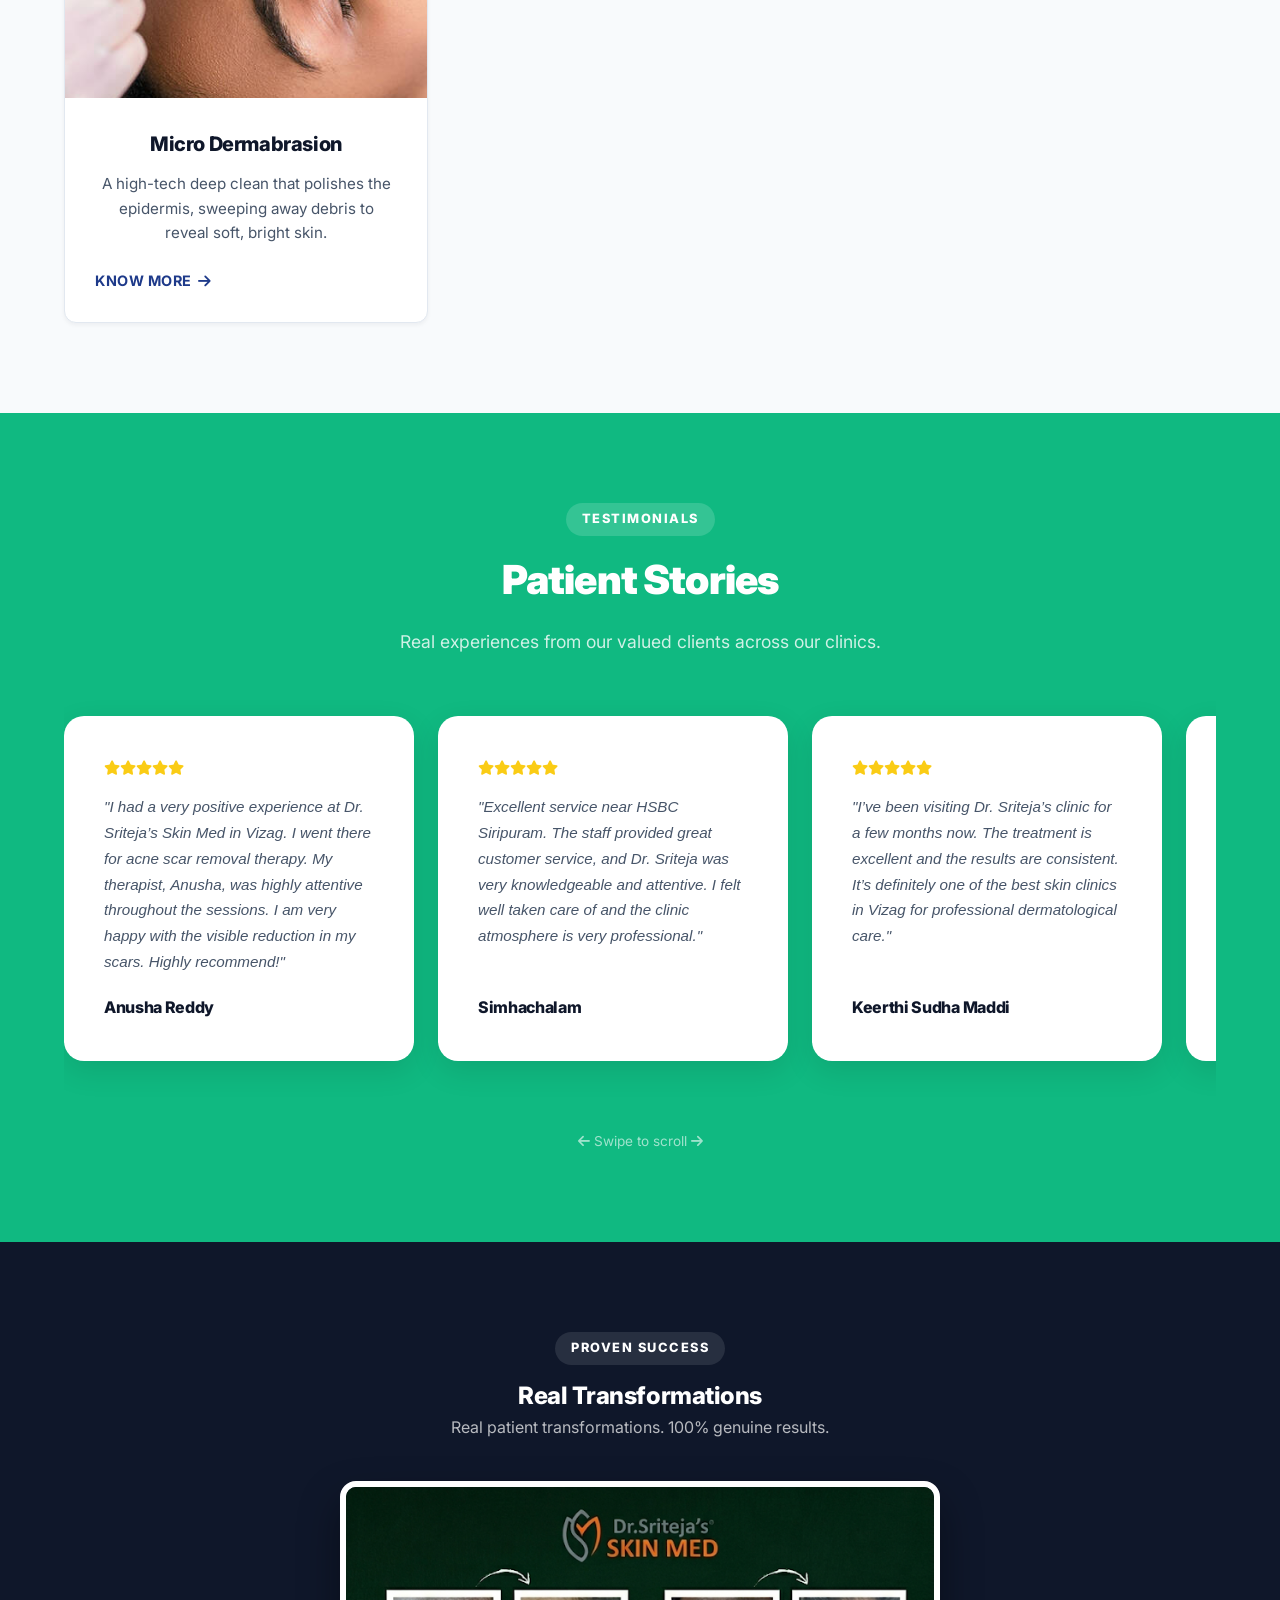
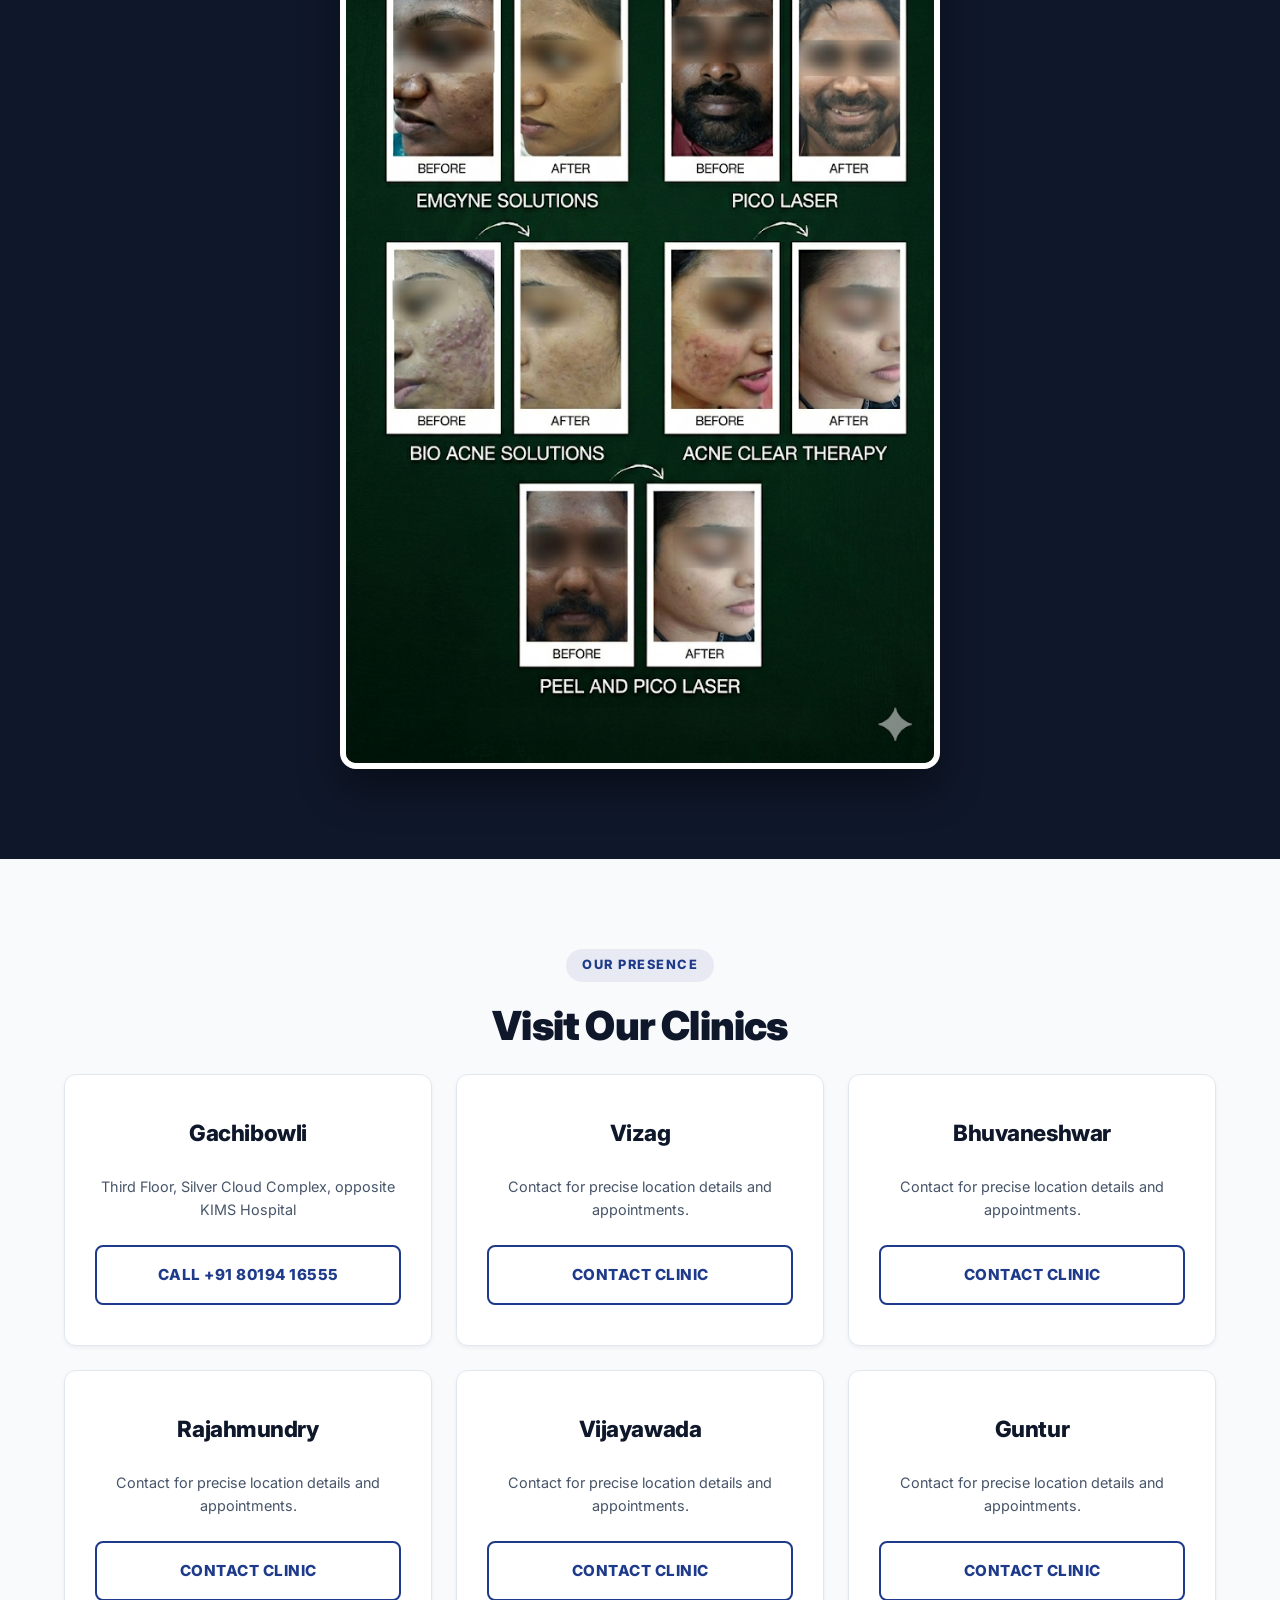
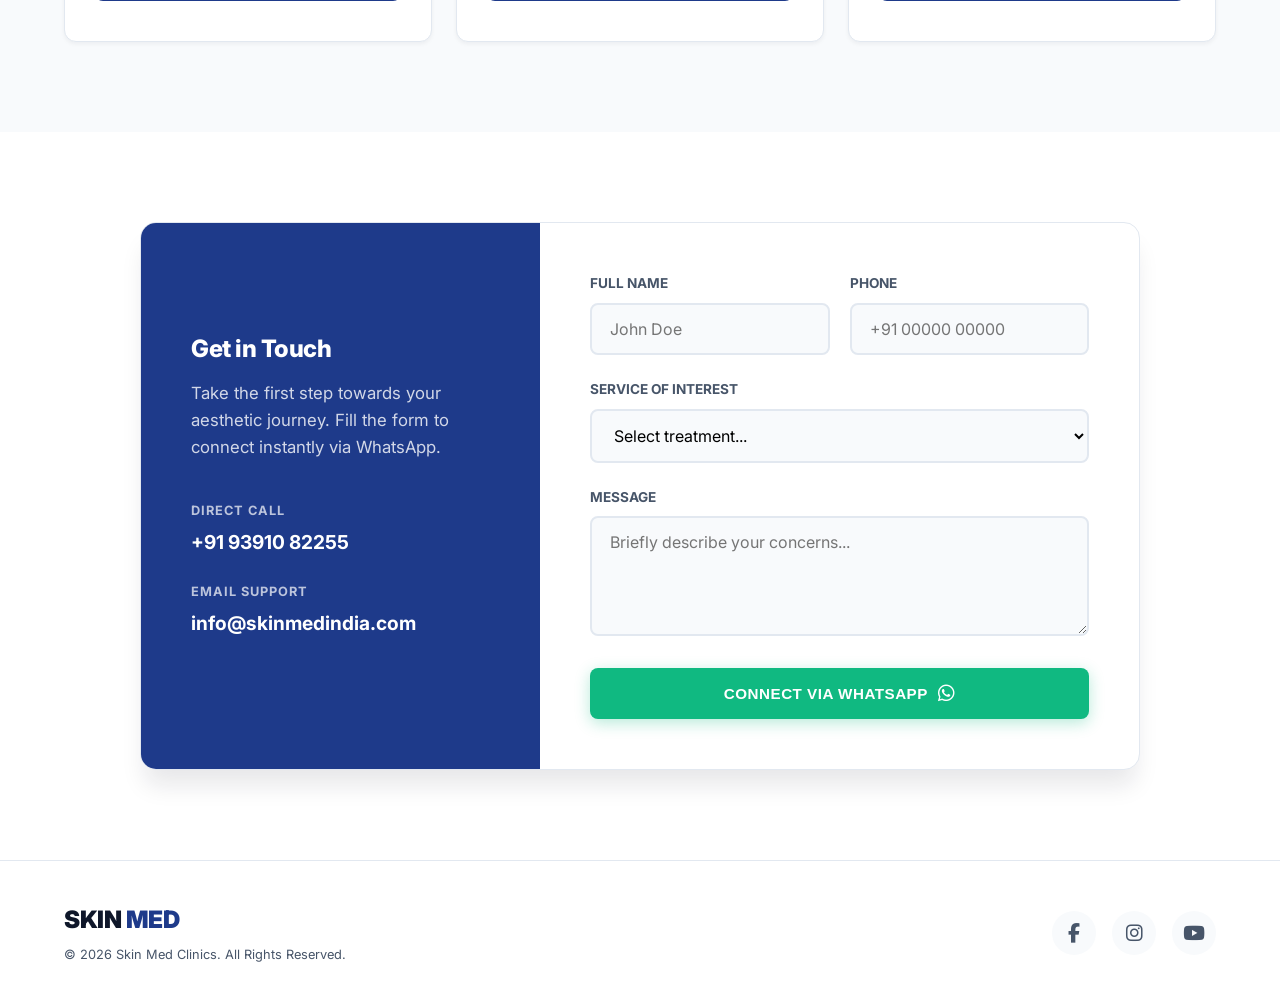
==== commit 8f86730b: "push final" ====
--- a/index.html
+++ b/index.html
@@ -75,6 +75,7 @@
             </div>
             <div class="hero-image-wrapper">
                 <img src="hero-transform.jpg" alt="Aesthetic Transformation">
+                <a href="#contact" class="btn btn-cta mobile-hero-cta">Book Consultation <i class="fas fa-arrow-right"></i></a>
             </div>
         </div>
     </section>
@@ -267,6 +268,84 @@
                     </div>
                 </div>
 
+            </div>
+        </div>
+    </section>
+    
+    <!-- Testimonials Section -->
+    <section id="testimonials" class="section-padding bg-cta" style="background-color: var(--cta); overflow: hidden;">
+        <div class="container">
+            <div class="text-center">
+                <span class="tagline" style="color: #fff; background: rgba(255,255,255,0.15);">Testimonials</span>
+                <h2 class="section-title" style="color: #fff;">Patient Stories</h2>
+                <p class="section-subtitle" style="color: rgba(255,255,255,0.8); margin-bottom: 40px;">Real experiences from our valued clients across our clinics.</p>
+            </div>
+            
+            <div class="testimonial-track hide-scroll" style="display: flex; overflow-x: auto; gap: 24px; padding: 20px 0 40px; scroll-snap-type: x mandatory; -ms-overflow-style: none; scrollbar-width: none;">
+                <!-- Review 1 -->
+                <div class="testimonial-card" style="flex: 0 0 350px; background: #fff; padding: 40px; border-radius: 20px; box-shadow: 0 10px 30px rgba(0,0,0,0.1); scroll-snap-align: center; display: flex; flex-direction: column;">
+                    <div class="stars" style="color: #facc15; margin-bottom: 15px; font-size: 0.9rem;"><i class="fas fa-star"></i><i class="fas fa-star"></i><i class="fas fa-star"></i><i class="fas fa-star"></i><i class="fas fa-star"></i></div>
+                    <p class="testimonial-text" style="font-style: italic; font-size: 0.95rem; color: var(--text-gray); margin-bottom: 20px; line-height: 1.7; flex-grow: 1;">"I had a very positive experience at Dr. Sriteja’s Skin Med in Vizag. I went there for acne scar removal therapy. My therapist, Anusha, was highly attentive throughout the sessions. I am very happy with the visible reduction in my scars. Highly recommend!"</p>
+                    <h4 class="testimonial-name" style="font-weight: 800; color: var(--secondary); font-size: 1rem;">Anusha Reddy</h4>
+                </div>
+                <!-- Review 2 -->
+                <div class="testimonial-card" style="flex: 0 0 350px; background: #fff; padding: 40px; border-radius: 20px; box-shadow: 0 10px 30px rgba(0,0,0,0.1); scroll-snap-align: center; display: flex; flex-direction: column;">
+                    <div class="stars" style="color: #facc15; margin-bottom: 15px; font-size: 0.9rem;"><i class="fas fa-star"></i><i class="fas fa-star"></i><i class="fas fa-star"></i><i class="fas fa-star"></i><i class="fas fa-star"></i></div>
+                    <p class="testimonial-text" style="font-style: italic; font-size: 0.95rem; color: var(--text-gray); margin-bottom: 20px; line-height: 1.7; flex-grow: 1;">"Excellent service near HSBC Siripuram. The staff provided great customer service, and Dr. Sriteja was very knowledgeable and attentive. I felt well taken care of and the clinic atmosphere is very professional."</p>
+                    <h4 class="testimonial-name" style="font-weight: 800; color: var(--secondary); font-size: 1rem;">Simhachalam</h4>
+                </div>
+                <!-- Review 3 -->
+                <div class="testimonial-card" style="flex: 0 0 350px; background: #fff; padding: 40px; border-radius: 20px; box-shadow: 0 10px 30px rgba(0,0,0,0.1); scroll-snap-align: center; display: flex; flex-direction: column;">
+                    <div class="stars" style="color: #facc15; margin-bottom: 15px; font-size: 0.9rem;"><i class="fas fa-star"></i><i class="fas fa-star"></i><i class="fas fa-star"></i><i class="fas fa-star"></i><i class="fas fa-star"></i></div>
+                    <p class="testimonial-text" style="font-style: italic; font-size: 0.95rem; color: var(--text-gray); margin-bottom: 20px; line-height: 1.7; flex-grow: 1;">"I’ve been visiting Dr. Sriteja’s clinic for a few months now. The treatment is excellent and the results are consistent. It’s definitely one of the best skin clinics in Vizag for professional dermatological care."</p>
+                    <h4 class="testimonial-name" style="font-weight: 800; color: var(--secondary); font-size: 1rem;">Keerthi Sudha Maddi</h4>
+                </div>
+                <!-- Review 4 -->
+                <div class="testimonial-card" style="flex: 0 0 350px; background: #fff; padding: 40px; border-radius: 20px; box-shadow: 0 10px 30px rgba(0,0,0,0.1); scroll-snap-align: center; display: flex; flex-direction: column;">
+                    <div class="stars" style="color: #facc15; margin-bottom: 15px; font-size: 0.9rem;"><i class="fas fa-star"></i><i class="fas fa-star"></i><i class="fas fa-star"></i><i class="fas fa-star"></i><i class="fas fa-star"></i></div>
+                    <p class="testimonial-text" style="font-style: italic; font-size: 0.95rem; color: var(--text-gray); margin-bottom: 20px; line-height: 1.7; flex-grow: 1;">"The clinic is very easy to locate. For first-timers, I would suggest meeting Dr. Sriteja; she has a very friendly approach. The staff is efficient and the ambiance makes you feel comfortable immediately."</p>
+                    <h4 class="testimonial-name" style="font-weight: 800; color: var(--secondary); font-size: 1rem;">J. Sravan Kumar Yadav</h4>
+                </div>
+                <!-- Review 5 -->
+                <div class="testimonial-card" style="flex: 0 0 350px; background: #fff; padding: 40px; border-radius: 20px; box-shadow: 0 10px 30px rgba(0,0,0,0.1); scroll-snap-align: center; display: flex; flex-direction: column;">
+                    <div class="stars" style="color: #facc15; margin-bottom: 15px; font-size: 0.9rem;"><i class="fas fa-star"></i><i class="fas fa-star"></i><i class="fas fa-star"></i><i class="fas fa-star"></i><i class="fas fa-star"></i></div>
+                    <p class="testimonial-text" style="font-style: italic; font-size: 0.95rem; color: var(--text-gray); margin-bottom: 20px; line-height: 1.7; flex-grow: 1;">"Very welcoming staff. The service has always been professional and on time. I’ve had multiple treatments here and the results have been satisfying every single time. Definitely worth the visit."</p>
+                    <h4 class="testimonial-name" style="font-weight: 800; color: var(--secondary); font-size: 1rem;">Durga Prasad</h4>
+                </div>
+                <!-- Review 6 -->
+                <div class="testimonial-card" style="flex: 0 0 350px; background: #fff; padding: 40px; border-radius: 20px; box-shadow: 0 10px 30px rgba(0,0,0,0.1); scroll-snap-align: center; display: flex; flex-direction: column;">
+                    <div class="stars" style="color: #facc15; margin-bottom: 15px; font-size: 0.9rem;"><i class="fas fa-star"></i><i class="fas fa-star"></i><i class="fas fa-star"></i><i class="fas fa-star"></i><i class="fas fa-star"></i></div>
+                    <p class="testimonial-text" style="font-style: italic; font-size: 0.95rem; color: var(--text-gray); margin-bottom: 20px; line-height: 1.7; flex-grow: 1;">"Dr. Sriteja is very professional and experienced. What I appreciated most was her genuine care for the patient; she never suggests unnecessary or expensive treatments unless they are truly required for your skin type."</p>
+                    <h4 class="testimonial-name" style="font-weight: 800; color: var(--secondary); font-size: 1rem;">Rehman</h4>
+                </div>
+                <!-- Review 7 -->
+                <div class="testimonial-card" style="flex: 0 0 350px; background: #fff; padding: 40px; border-radius: 20px; box-shadow: 0 10px 30px rgba(0,0,0,0.1); scroll-snap-align: center; display: flex; flex-direction: column;">
+                    <div class="stars" style="color: #facc15; margin-bottom: 15px; font-size: 0.9rem;"><i class="fas fa-star"></i><i class="fas fa-star"></i><i class="fas fa-star"></i><i class="fas fa-star"></i><i class="fas fa-star"></i></div>
+                    <p class="testimonial-text" style="font-style: italic; font-size: 0.95rem; color: var(--text-gray); margin-bottom: 20px; line-height: 1.7; flex-grow: 1;">"The consultation with Dr. Sriteja was excellent. The performance of the staff in receiving patients is very nice. I have seen good results for my skin texture improvement in just a few sessions."</p>
+                    <h4 class="testimonial-name" style="font-weight: 800; color: var(--secondary); font-size: 1rem;">Bhagya</h4>
+                </div>
+                <!-- Review 8 -->
+                <div class="testimonial-card" style="flex: 0 0 350px; background: #fff; padding: 40px; border-radius: 20px; box-shadow: 0 10px 30px rgba(0,0,0,0.1); scroll-snap-align: center; display: flex; flex-direction: column;">
+                    <div class="stars" style="color: #facc15; margin-bottom: 15px; font-size: 0.9rem;"><i class="fas fa-star"></i><i class="fas fa-star"></i><i class="fas fa-star"></i><i class="fas fa-star"></i><i class="fas fa-star"></i></div>
+                    <p class="testimonial-text" style="font-style: italic; font-size: 0.95rem; color: var(--text-gray); margin-bottom: 20px; line-height: 1.7; flex-grow: 1;">"Had a great experience here. The staff members are so polite and kind. The results of the skin treatment were very satisfying, and they use high-quality, science-backed products."</p>
+                    <h4 class="testimonial-name" style="font-weight: 800; color: var(--secondary); font-size: 1rem;">Prasad K</h4>
+                </div>
+                <!-- Review 9 -->
+                <div class="testimonial-card" style="flex: 0 0 350px; background: #fff; padding: 40px; border-radius: 20px; box-shadow: 0 10px 30px rgba(0,0,0,0.1); scroll-snap-align: center; display: flex; flex-direction: column;">
+                    <div class="stars" style="color: #facc15; margin-bottom: 15px; font-size: 0.9rem;"><i class="fas fa-star"></i><i class="fas fa-star"></i><i class="fas fa-star"></i><i class="fas fa-star"></i><i class="fas fa-star"></i></div>
+                    <p class="testimonial-text" style="font-style: italic; font-size: 0.95rem; color: var(--text-gray); margin-bottom: 20px; line-height: 1.7; flex-grow: 1;">"I had a video consultation for a severe fungal infection while the doctor was on holiday, but she still took the time to help because I was in pain. The service is quick and the treatments are reasonably priced."</p>
+                    <h4 class="testimonial-name" style="font-weight: 800; color: var(--secondary); font-size: 1rem;">Lucky</h4>
+                </div>
+                <!-- Review 10 -->
+                <div class="testimonial-card" style="flex: 0 0 350px; background: #fff; padding: 40px; border-radius: 20px; box-shadow: 0 10px 30px rgba(0,0,0,0.1); scroll-snap-align: center; display: flex; flex-direction: column;">
+                    <div class="stars" style="color: #facc15; margin-bottom: 15px; font-size: 0.9rem;"><i class="fas fa-star"></i><i class="fas fa-star"></i><i class="fas fa-star"></i><i class="fas fa-star"></i><i class="fas fa-star"></i></div>
+                    <p class="testimonial-text" style="font-style: italic; font-size: 0.95rem; color: var(--text-gray); margin-bottom: 20px; line-height: 1.7; flex-grow: 1;">"The clinic is very well-maintained and hygienic. I appreciate that Dr. Sriteja invests time in building a bond with her clients rather than just looking for a 'quick fix.' It makes the treatment journey much more comfortable."</p>
+                    <h4 class="testimonial-name" style="font-weight: 800; color: var(--secondary); font-size: 1rem;">Santosh</h4>
+                </div>
+            </div>
+            
+            <div class="text-center" style="margin-top: 30px;">
+                <p style="color: rgba(255,255,255,0.6); font-size: 0.85rem;"><i class="fas fa-arrow-left"></i> Swipe to scroll <i class="fas fa-arrow-right"></i></p>
             </div>
         </div>
     </section>
--- a/style.css
+++ b/style.css
@@ -1,14 +1,18 @@
 @import url('https://fonts.googleapis.com/css2?family=Inter:wght@300;400;500;600;700;800;900&display=swap');
 
 :root {
-  --primary: #1E3A8A; /* Darkish Blue */
+  --primary: #1E3A8A;
+  /* Darkish Blue */
   --primary-hover: #172554;
-  --cta: #10B981; /* Medical Green */
+  --cta: #10B981;
+  /* Medical Green */
   --cta-hover: #059669;
-  --secondary: #0F172A; /* Deep Navy */
+  --secondary: #0F172A;
+  /* Deep Navy */
   --text-gray: #475569;
   --text-light: #94a3b8;
-  --bg-light: #F8FAFC; /* Soft clean background */
+  --bg-light: #F8FAFC;
+  /* Soft clean background */
   --bg-white: #ffffff;
   --nav-height: 90px;
   --shadow-sm: 0 2px 4px rgba(15, 23, 42, 0.05);
@@ -36,7 +40,12 @@
   -webkit-font-smoothing: antialiased;
 }
 
-h1, h2, h3, h4, h5, h6 {
+h1,
+h2,
+h3,
+h4,
+h5,
+h6 {
   font-weight: 800;
   color: var(--secondary);
   letter-spacing: -0.02em;
@@ -61,16 +70,39 @@
   padding: 0 24px;
 }
 
-.text-center { text-align: center; }
-.text-primary { color: var(--primary); }
-.text-cta { color: var(--cta); }
-.bg-white { background-color: var(--bg-white); }
-.bg-light { background-color: var(--bg-light); }
-.bg-dark { background-color: var(--secondary); color: #fff; }
-
-.section-padding { padding: 90px 0; }
+.text-center {
+  text-align: center;
+}
+
+.text-primary {
+  color: var(--primary);
+}
+
+.text-cta {
+  color: var(--cta);
+}
+
+.bg-white {
+  background-color: var(--bg-white);
+}
+
+.bg-light {
+  background-color: var(--bg-light);
+}
+
+.bg-dark {
+  background-color: var(--secondary);
+  color: #fff;
+}
+
+.section-padding {
+  padding: 90px 0;
+}
+
 @media (max-width: 768px) {
-  .section-padding { padding: 60px 0; }
+  .section-padding {
+    padding: 60px 0;
+  }
 }
 
 .section-title {
@@ -115,7 +147,8 @@
   font-size: 0.95rem;
   gap: 10px;
   text-align: center;
-  white-space: normal; /* Allow wrapping for long CTA text on mobile */
+  white-space: normal;
+  /* Allow wrapping for long CTA text on mobile */
 }
 
 .btn-cta {
@@ -151,6 +184,10 @@
 .btn-outline:hover {
   background: var(--primary);
   color: white !important;
+}
+
+.mobile-hero-cta {
+  display: none;
 }
 
 /* Navbar */
@@ -166,7 +203,7 @@
   box-shadow: var(--shadow-sm);
   display: flex;
   align-items: center;
-  border-bottom: 1px solid rgba(0,0,0,0.05);
+  border-bottom: 1px solid rgba(0, 0, 0, 0.05);
 }
 
 .nav-container {
@@ -177,9 +214,11 @@
 }
 
 .logo img {
-  height: 60px; /* Reduced to ensure it doesn't push the nav items too much */
+  height: 60px;
+  /* Reduced to ensure it doesn't push the nav items too much */
   width: auto;
 }
+
 .logo h2 {
   font-size: 1.8rem;
   margin: 0;
@@ -256,7 +295,7 @@
   display: flex;
   gap: 32px;
   padding-top: 32px;
-  border-top: 1px solid rgba(0,0,0,0.1);
+  border-top: 1px solid rgba(0, 0, 0, 0.1);
 }
 
 .stat-item h4 {
@@ -319,14 +358,28 @@
   height: 220px;
   border-radius: 50%;
   object-fit: cover;
-  object-position: 75% 20%; /* Synced with reference.html for exact centering */
+  object-position: 75% 20%;
+  /* Synced with reference.html for exact centering */
   border: 6px solid #fff;
   box-shadow: var(--shadow-md);
 }
 
-.doctor-info h2 { font-size: 2.2rem; margin-bottom: 8px; }
-.doctor-info h3 { font-size: 1.1rem; color: var(--primary); margin-bottom: 20px; }
-.doctor-info p { margin-bottom: 30px; font-size: 1.1rem; max-width: 600px; }
+.doctor-info h2 {
+  font-size: 2.2rem;
+  margin-bottom: 8px;
+}
+
+.doctor-info h3 {
+  font-size: 1.1rem;
+  color: var(--primary);
+  margin-bottom: 20px;
+}
+
+.doctor-info p {
+  margin-bottom: 30px;
+  font-size: 1.1rem;
+  max-width: 600px;
+}
 
 /* Services Grid */
 .services-grid {
@@ -396,7 +449,9 @@
   margin-top: auto;
 }
 
-.service-link:hover { color: var(--primary-hover); }
+.service-link:hover {
+  color: var(--primary-hover);
+}
 
 .service-category {
   grid-column: 1 / -1;
@@ -406,20 +461,27 @@
   border-bottom: 2px solid var(--bg-light);
   color: var(--secondary);
 }
-.service-category:first-child { margin-top: 0; }
+
+.service-category:first-child {
+  margin-top: 0;
+}
 
 /* Results Section */
 .results-section {
   background: var(--secondary);
   color: #fff;
 }
-.results-section h2 { color: #fff; }
+
+.results-section h2 {
+  color: #fff;
+}
 
 
 /* Locations Grid */
 .locations-wrapper {
   background: var(--bg-light);
 }
+
 .locations-grid {
   display: grid;
   grid-template-columns: repeat(auto-fit, minmax(300px, 1fr));
@@ -457,7 +519,9 @@
   margin-bottom: 24px;
 }
 
-.location-card .btn { width: 100%; }
+.location-card .btn {
+  width: 100%;
+}
 
 /* Contact Widget */
 .contact-container {
@@ -481,19 +545,49 @@
   justify-content: center;
 }
 
-.contact-info h2 { color: #fff; margin-bottom: 12px; }
-.contact-info p { color: rgba(255,255,255,0.8); margin-bottom: 40px; font-size: 1.05rem; }
-.info-item { margin-bottom: 24px; }
-.info-item span { display: block; font-size: 0.8rem; text-transform: uppercase; color: rgba(255,255,255,0.7); font-weight: 700; letter-spacing: 1px; margin-bottom: 6px; }
-.info-item strong { font-size: 1.2rem; }
+.contact-info h2 {
+  color: #fff;
+  margin-bottom: 12px;
+}
+
+.contact-info p {
+  color: rgba(255, 255, 255, 0.8);
+  margin-bottom: 40px;
+  font-size: 1.05rem;
+}
+
+.info-item {
+  margin-bottom: 24px;
+}
+
+.info-item span {
+  display: block;
+  font-size: 0.8rem;
+  text-transform: uppercase;
+  color: rgba(255, 255, 255, 0.7);
+  font-weight: 700;
+  letter-spacing: 1px;
+  margin-bottom: 6px;
+}
+
+.info-item strong {
+  font-size: 1.2rem;
+}
 
 .contact-form {
   padding: 50px;
   width: 60%;
 }
 
-.form-group { margin-bottom: 24px; }
-.form-row { display: grid; grid-template-columns: 1fr 1fr; gap: 20px; }
+.form-group {
+  margin-bottom: 24px;
+}
+
+.form-row {
+  display: grid;
+  grid-template-columns: 1fr 1fr;
+  gap: 20px;
+}
 
 .form-label {
   display: block;
@@ -522,7 +616,10 @@
   box-shadow: 0 0 0 3px rgba(30, 58, 138, 0.1);
 }
 
-textarea.form-control { resize: vertical; min-height: 120px; }
+textarea.form-control {
+  resize: vertical;
+  min-height: 120px;
+}
 
 /* Floating WhatsApp */
 .floating-whatsapp {
@@ -550,9 +647,17 @@
 }
 
 @keyframes pulse {
-  0% { box-shadow: 0 0 0 0 rgba(16, 185, 129, 0.5); }
-  70% { box-shadow: 0 0 0 15px rgba(16, 185, 129, 0); }
-  100% { box-shadow: 0 0 0 0 rgba(16, 185, 129, 0); }
+  0% {
+    box-shadow: 0 0 0 0 rgba(16, 185, 129, 0.5);
+  }
+
+  70% {
+    box-shadow: 0 0 0 15px rgba(16, 185, 129, 0);
+  }
+
+  100% {
+    box-shadow: 0 0 0 0 rgba(16, 185, 129, 0);
+  }
 }
 
 /* Footer */
@@ -561,12 +666,18 @@
   padding: 40px 0;
   border-top: 1px solid #e2e8f0;
 }
+
 .footer-content {
   display: flex;
   justify-content: space-between;
   align-items: center;
 }
-.social-links { display: flex; gap: 16px; }
+
+.social-links {
+  display: flex;
+  gap: 16px;
+}
+
 .social-links a {
   width: 44px;
   height: 44px;
@@ -579,6 +690,7 @@
   color: var(--text-gray);
   font-size: 1.2rem;
 }
+
 .social-links a:hover {
   background: var(--primary);
   color: #fff;
@@ -618,8 +730,13 @@
 
 /* Responsive */
 @media (max-width: 1050px) {
-  .nav-links { gap: 16px; }
-  .logo img { height: 50px; }
+  .nav-links {
+    gap: 16px;
+  }
+
+  .logo img {
+    height: 50px;
+  }
 }
 
 @media (max-width: 992px) {
@@ -628,26 +745,136 @@
     text-align: center;
     gap: 40px;
   }
-  .hero-text p { margin: 0 auto 30px; }
-  .hero-buttons { justify-content: center; }
-  .hero-stats { justify-content: center; }
-  .contact-container { flex-direction: column; }
-  .contact-info, .contact-form { width: 100%; }
+
+  .hero-text {
+    order: 2;
+  }
+
+  .hero-image-wrapper {
+    order: 1;
+  }
+
+  .hero-buttons {
+    display: none;
+  }
+
+  .mobile-hero-cta {
+    display: flex;
+    position: absolute;
+    bottom: 20px;
+    left: 50%;
+    transform: translateX(-50%);
+    width: auto;
+    padding: 10px 24px;
+    font-size: 0.8rem;
+    z-index: 10;
+    box-shadow: 0 10px 25px rgba(0, 0, 0, 0.3);
+    white-space: nowrap;
+  }
+
+  .hero-stats {
+    justify-content: center;
+  }
+
+  .contact-container {
+    flex-direction: column;
+  }
+
+  .contact-info,
+  .contact-form {
+    width: 100%;
+  }
 }
 
 @media (max-width: 768px) {
-  .nav-links { display: none; }
-  .mobile-menu-btn { display: block; }
-  .hero-text h1 { font-size: 2.5rem; }
+  .nav-links {
+    display: none;
+  }
+
+  .mobile-menu-btn {
+    display: block;
+  }
+
+  .hero-text h1 {
+    font-size: 2.5rem;
+  }
+
   .doctor-card {
     flex-direction: column;
     text-align: center;
     padding: 30px;
   }
-  .form-row { grid-template-columns: 1fr; }
+
+  .form-row {
+    grid-template-columns: 1fr;
+  }
+
   .footer-content {
     flex-direction: column;
     gap: 20px;
     text-align: center;
   }
 }
+
+/* Testimonial Section Styles */
+#testimonials {
+  background-color: var(--cta);
+}
+
+.testimonial-track {
+  display: flex;
+  overflow-x: auto;
+  gap: 24px;
+  padding: 20px 0 40px;
+  scroll-snap-type: x mandatory;
+  -ms-overflow-style: none;
+  scrollbar-width: none;
+}
+
+.testimonial-track::-webkit-scrollbar {
+  display: none;
+}
+
+.testimonial-card {
+  flex: 0 0 380px;
+  background: #fff;
+  padding: 40px;
+  border-radius: 20px;
+  box-shadow: 0 15px 35px rgba(0, 0, 0, 0.15);
+  scroll-snap-align: center;
+  display: flex;
+  flex-direction: column;
+  transition: var(--transition);
+}
+
+.testimonial-card:hover {
+  transform: translateY(-5px);
+}
+
+.stars {
+  color: #facc15;
+  margin-bottom: 15px;
+  font-size: 0.9rem;
+}
+
+.testimonial-text {
+  font-style: italic;
+  font-size: 0.95rem;
+  color: var(--text-gray);
+  margin-bottom: 20px;
+  line-height: 1.7;
+  flex-grow: 1;
+}
+
+.testimonial-name {
+  font-weight: 800;
+  color: var(--secondary);
+  font-size: 1.05rem;
+}
+
+@media (max-width: 768px) {
+  .testimonial-card {
+    flex: 0 0 85vw;
+    padding: 30px;
+  }
+}
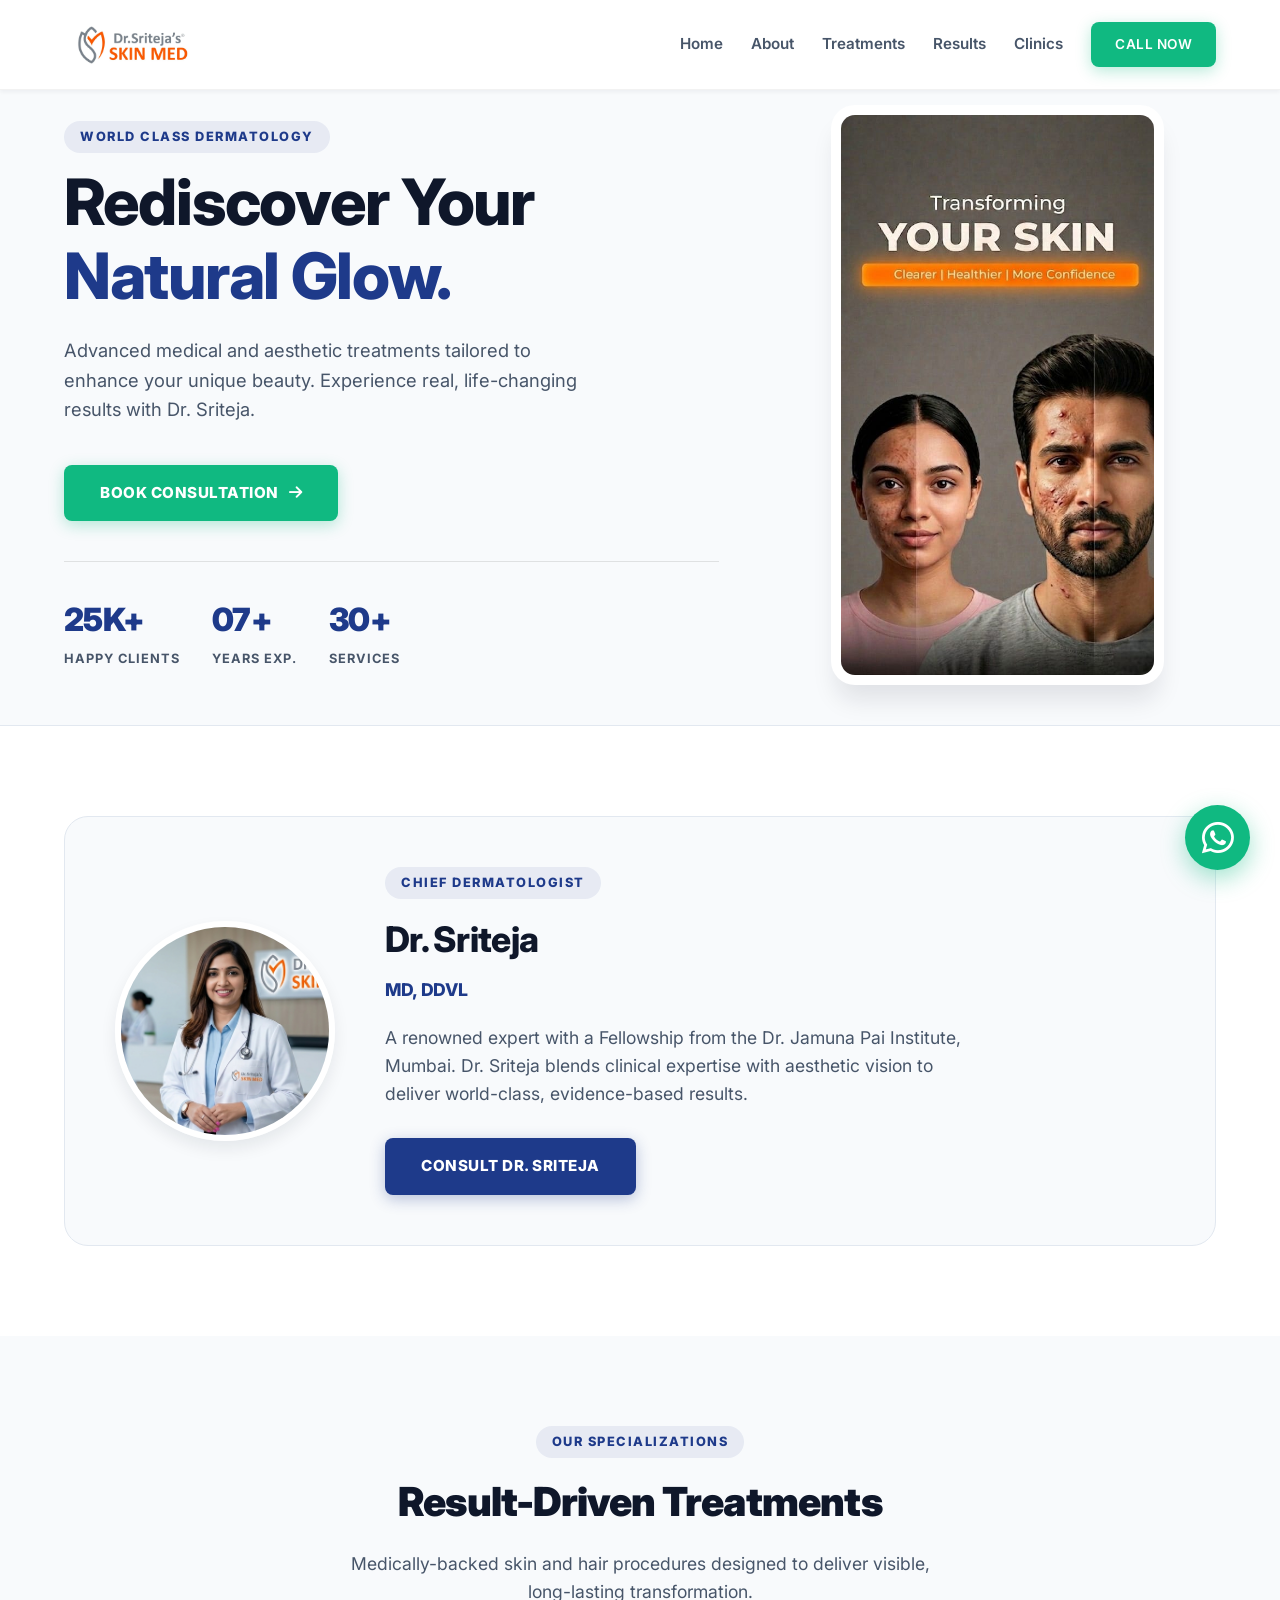
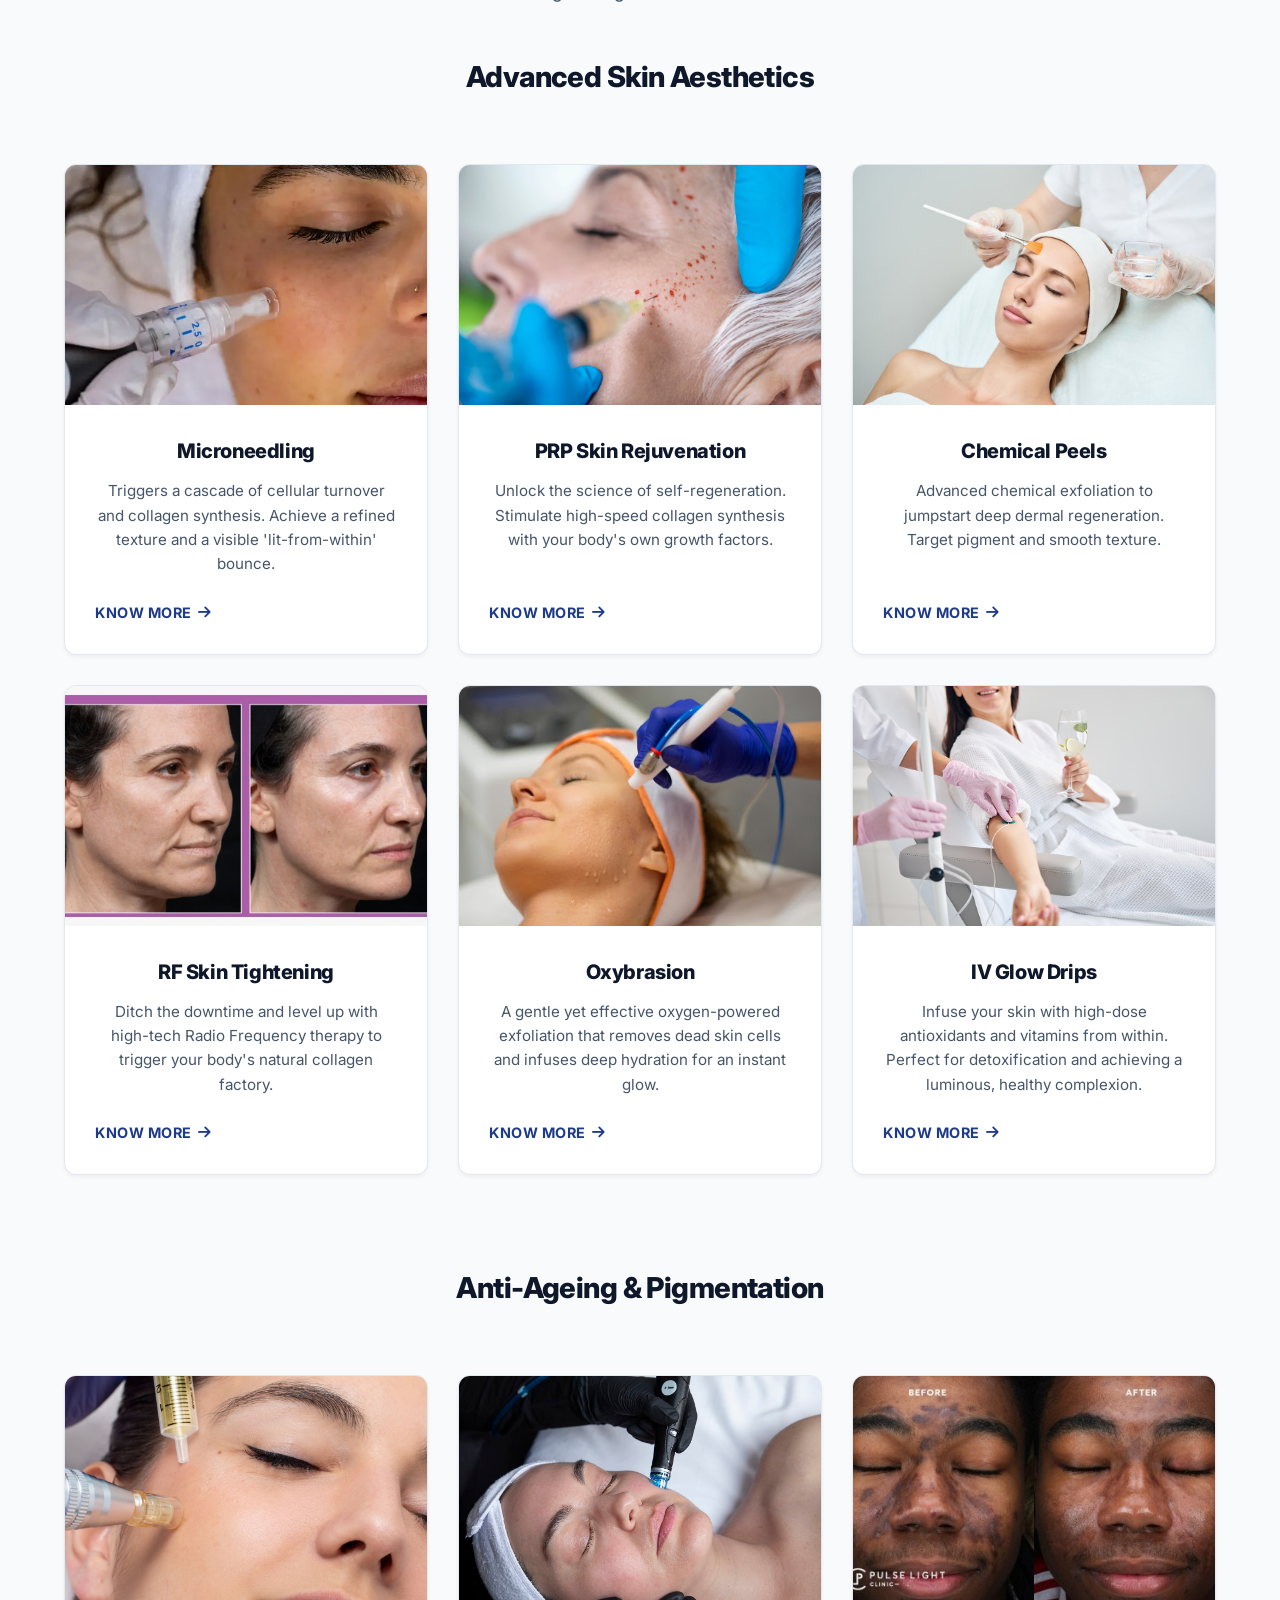
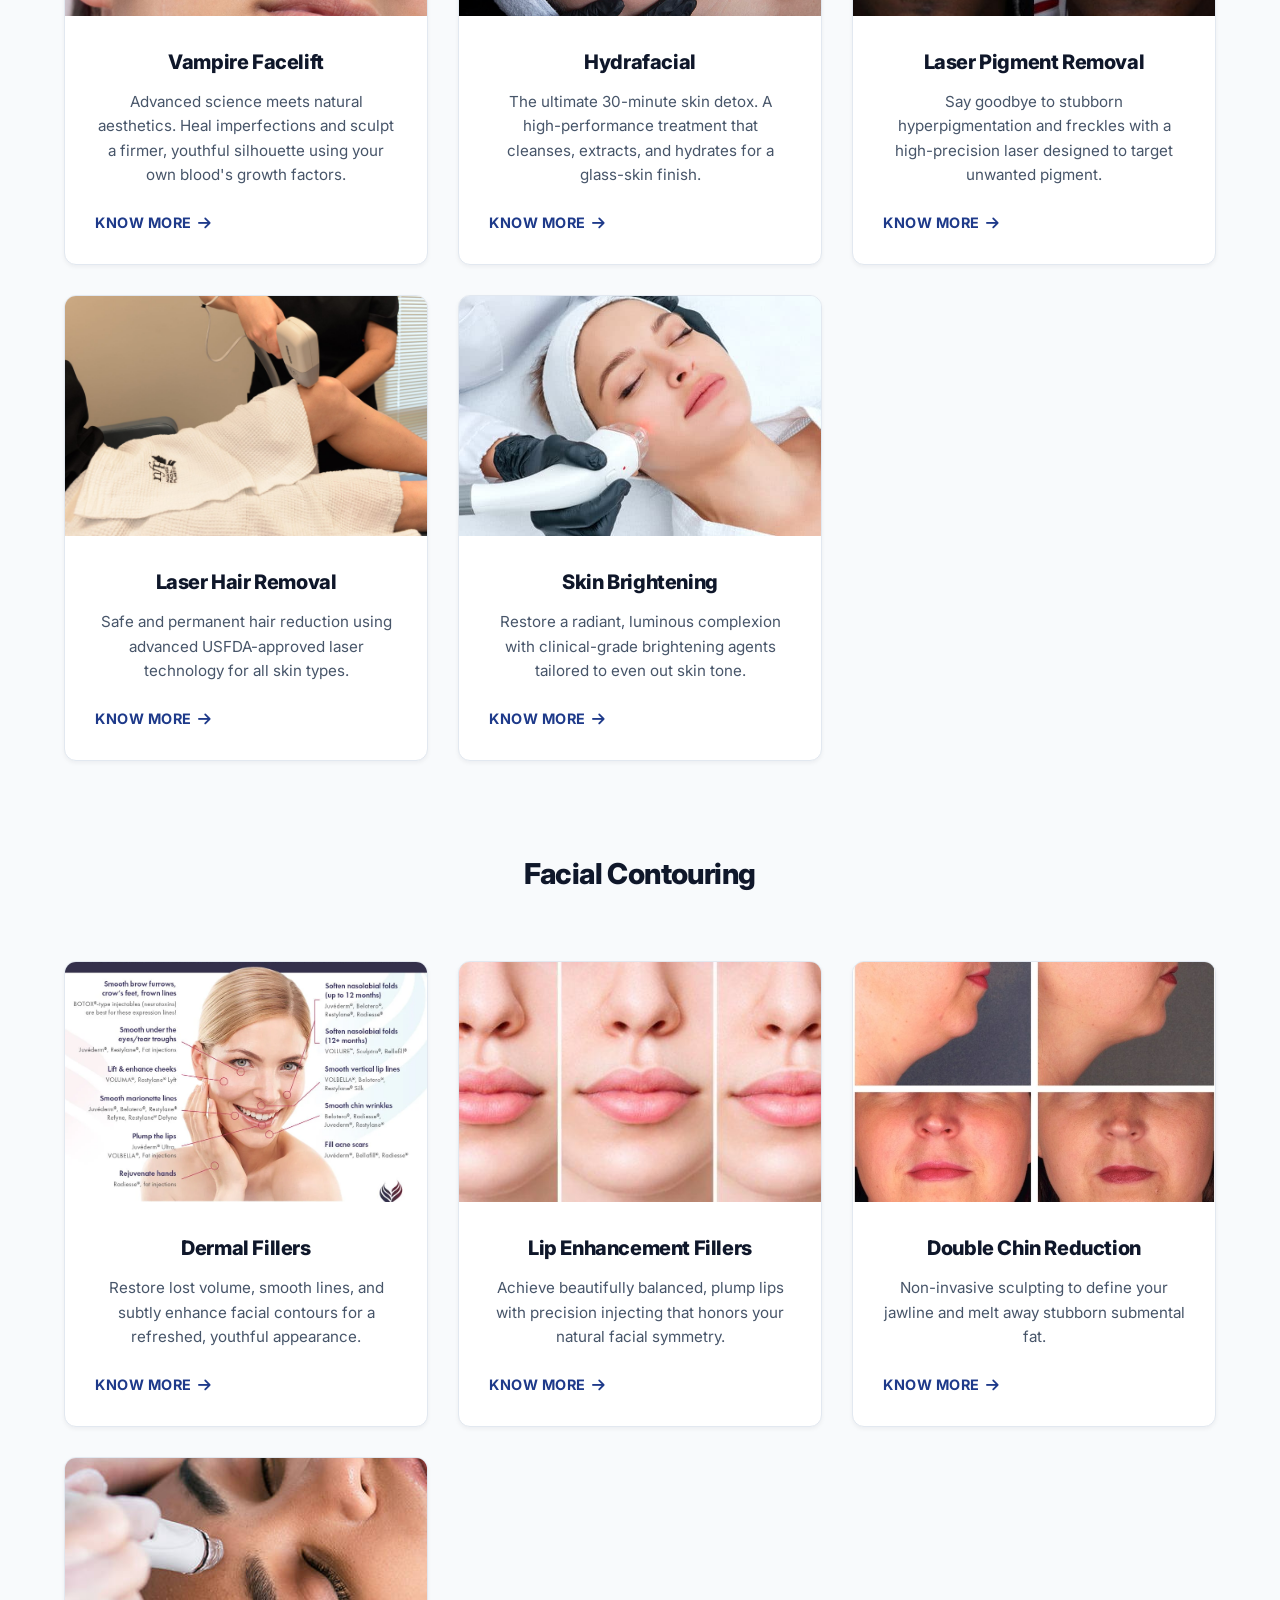
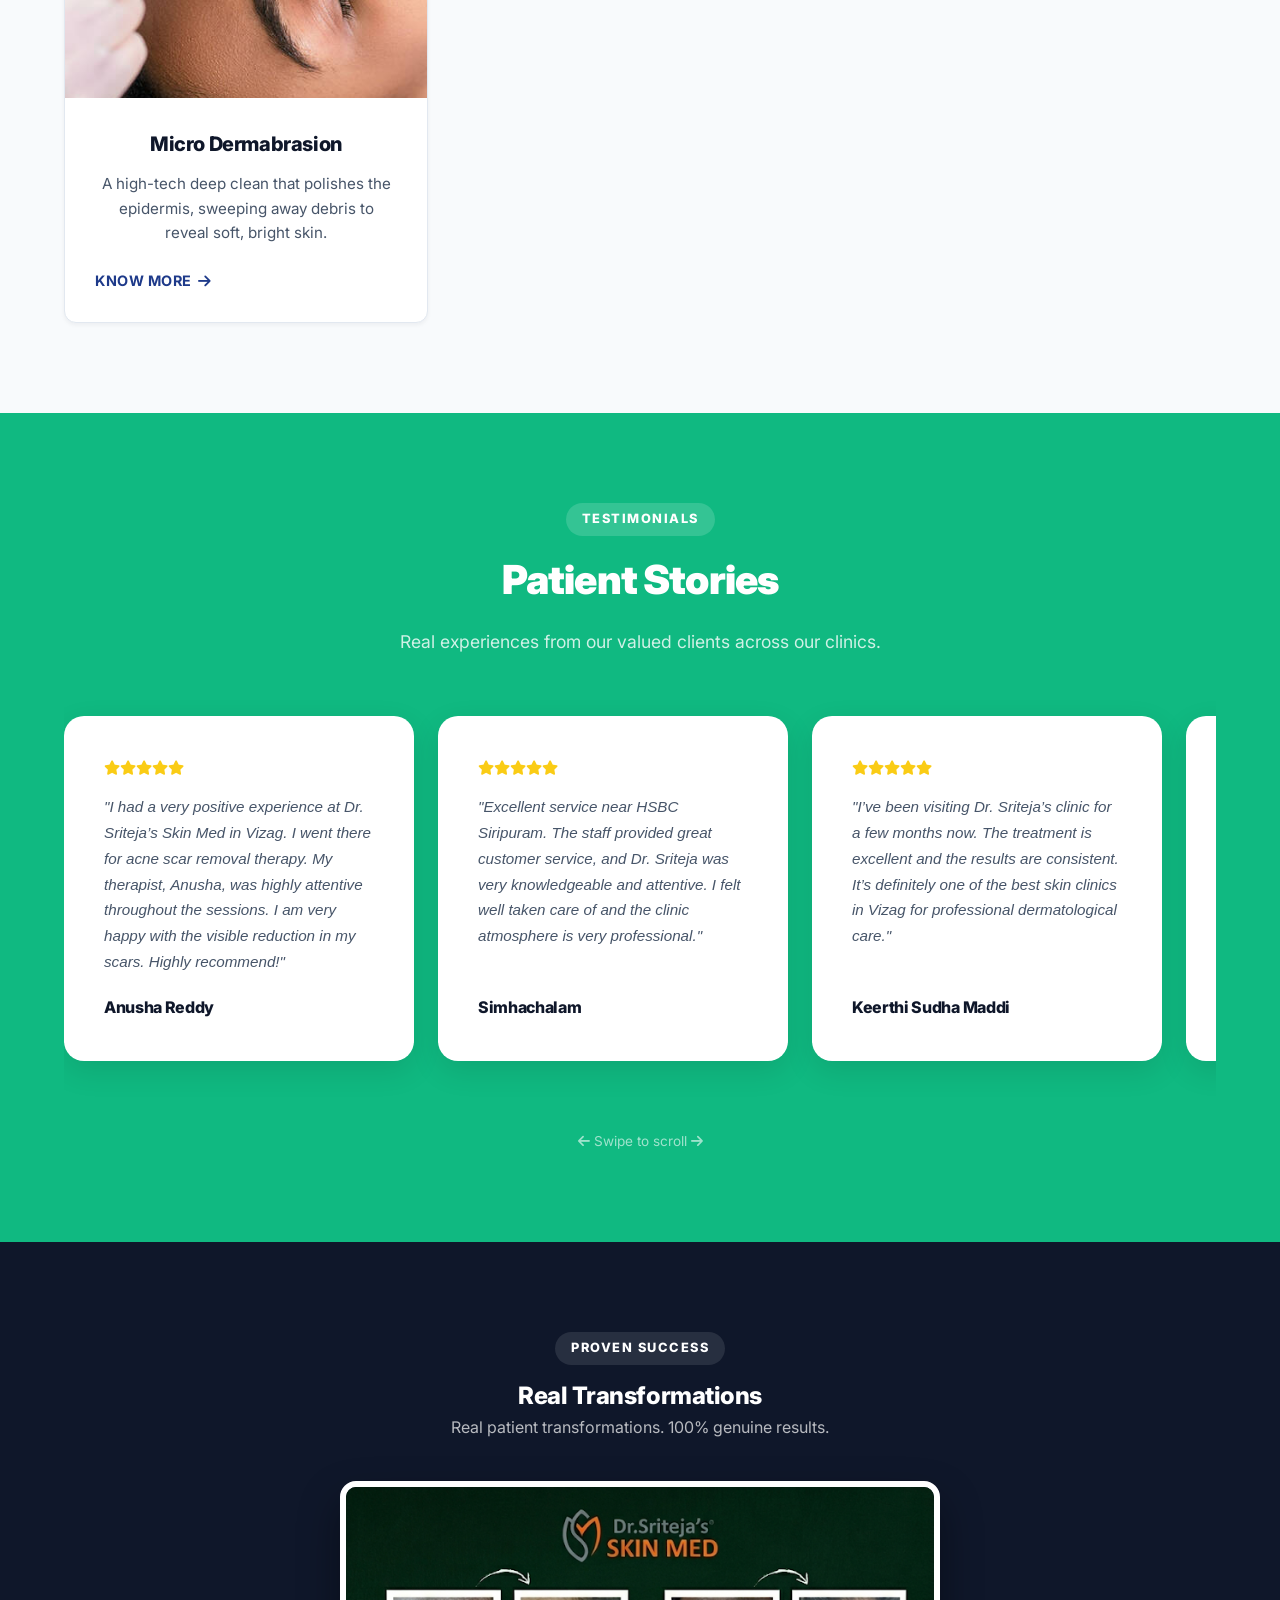
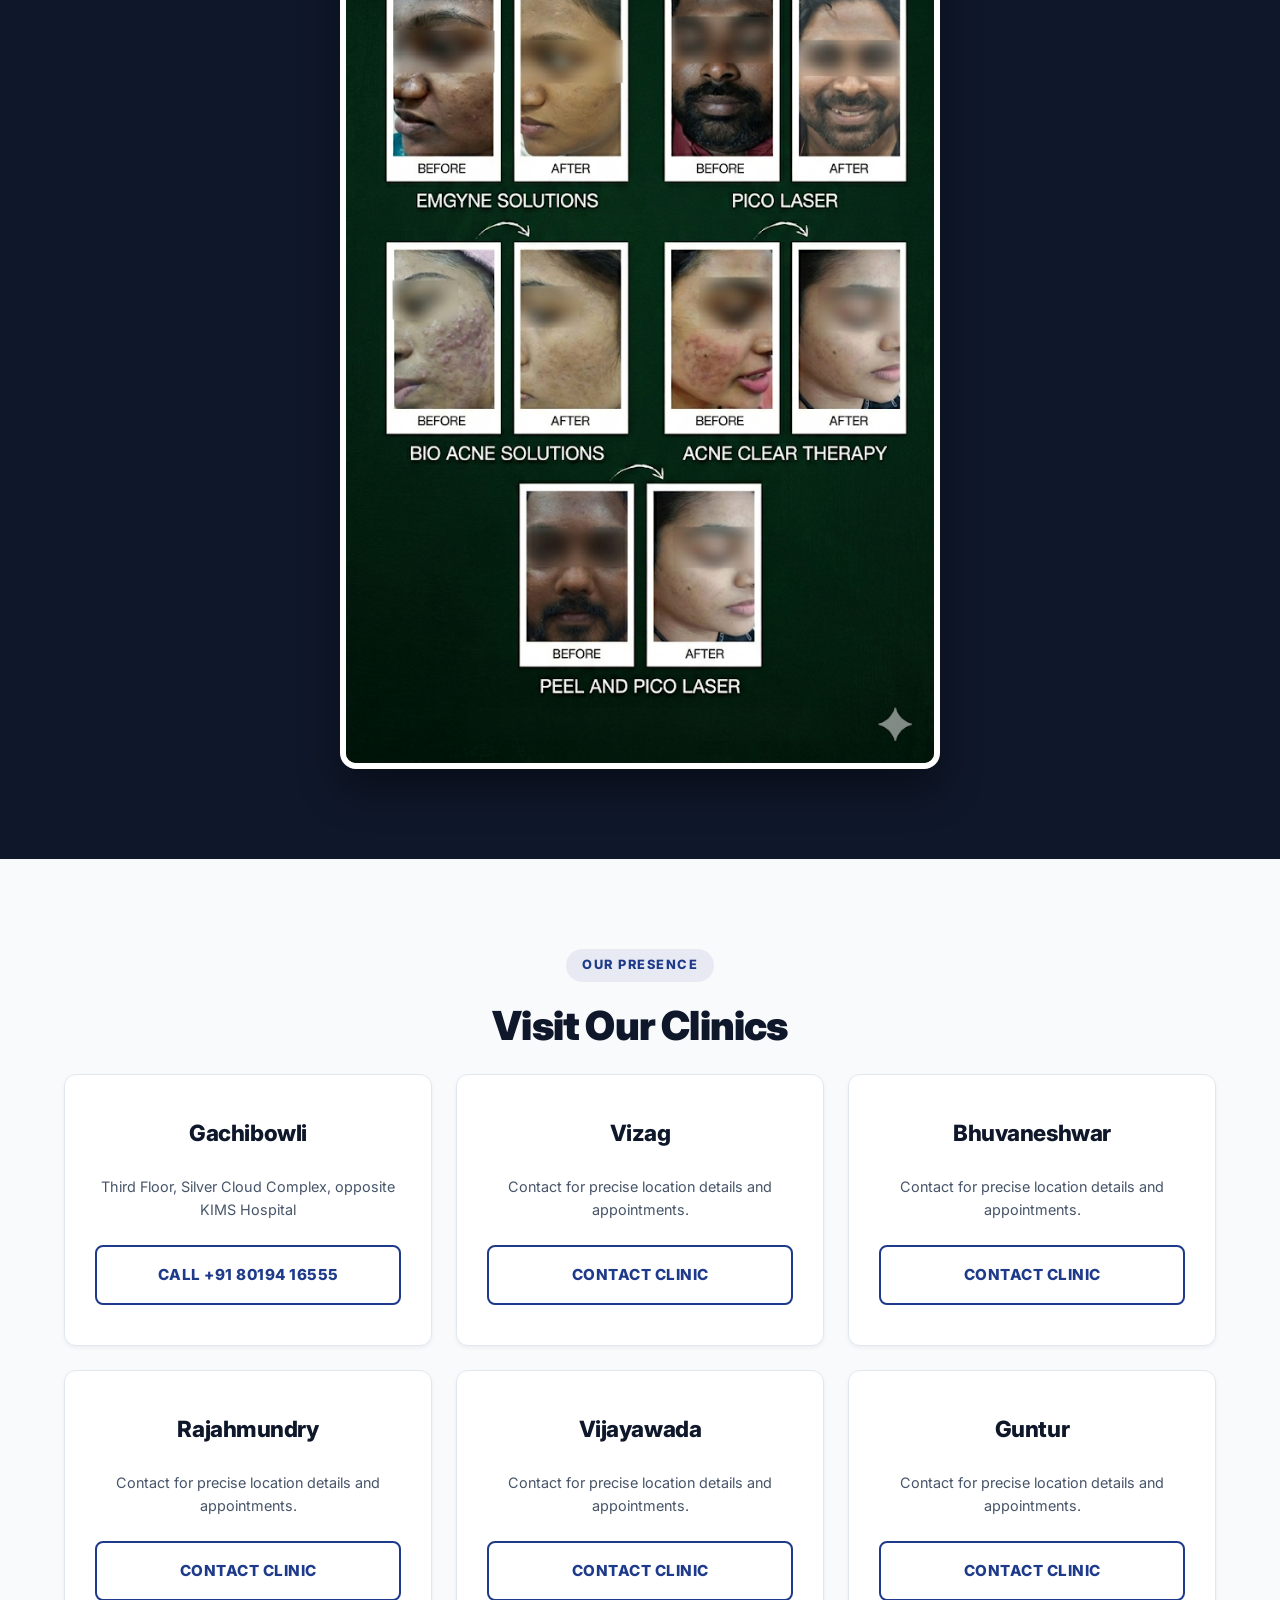
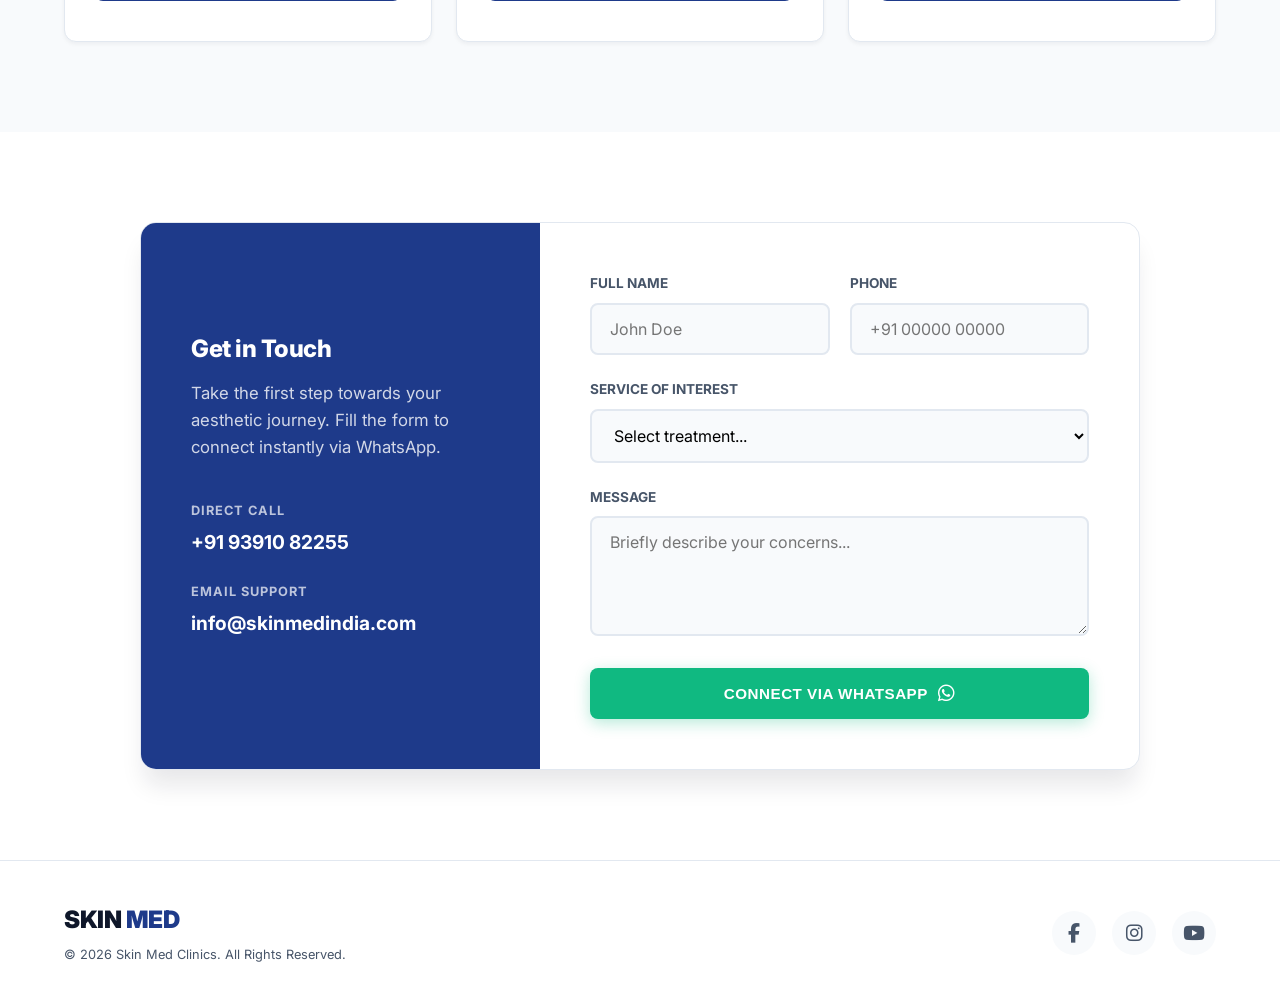
==== commit 7e539f14: "push" ====
--- a/index.html
+++ b/index.html
@@ -160,6 +160,17 @@
                     <div class="service-content">
                         <h3>Oxybrasion</h3>
                         <p>A gentle yet effective oxygen-powered exfoliation that removes dead skin cells and infuses deep hydration for an instant glow.</p>
+                        <a href="#contact" class="service-link">Know More <i class="fas fa-arrow-right"></i></a>
+                    </div>
+                </div>
+
+                <div class="service-card">
+                    <div class="service-img">
+                        <img src="iv-glow-drips.png" alt="IV Glow Drips" onerror="this.src='https://via.placeholder.com/600x400/f8fafc/0f172a?text=IV+Glow+Drips'">
+                    </div>
+                    <div class="service-content">
+                        <h3>IV Glow Drips</h3>
+                        <p>Infuse your skin with high-dose antioxidants and vitamins from within. Perfect for detoxification and achieving a luminous, healthy complexion.</p>
                         <a href="#contact" class="service-link">Know More <i class="fas fa-arrow-right"></i></a>
                     </div>
                 </div>
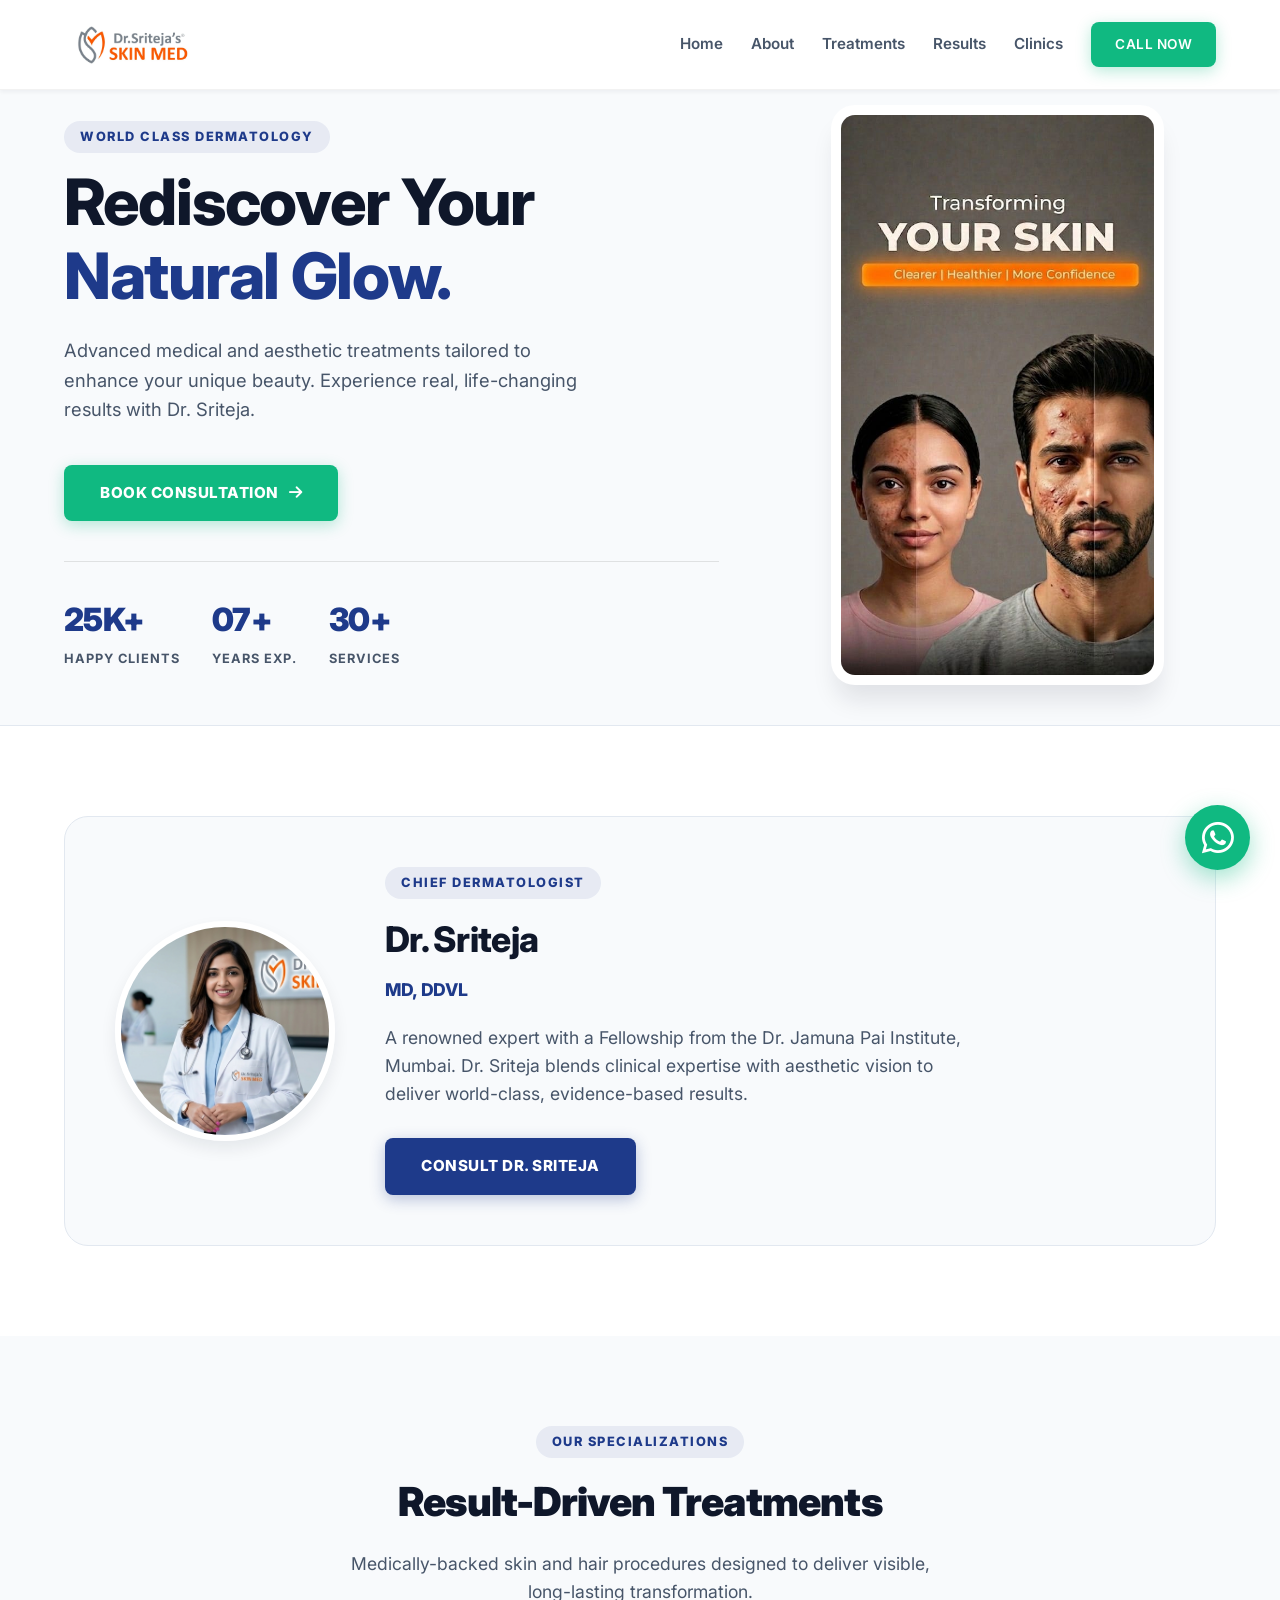
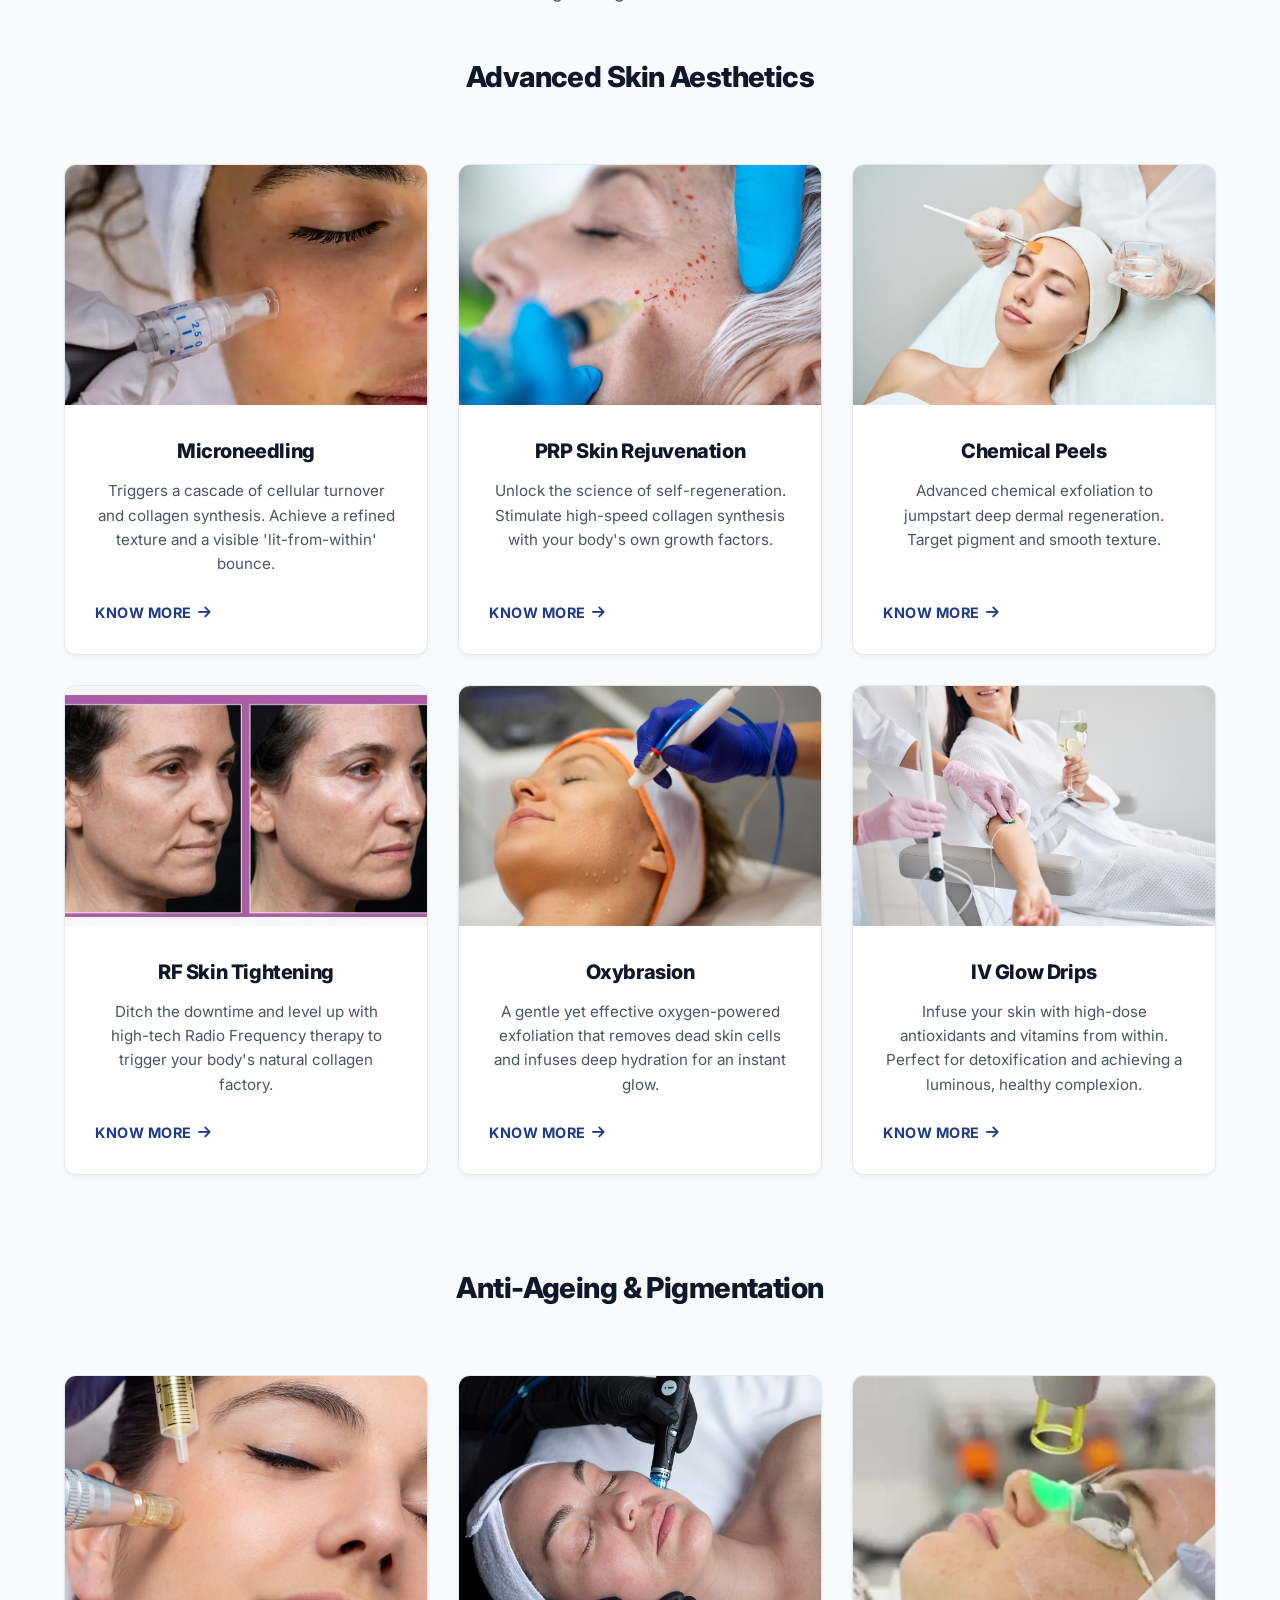
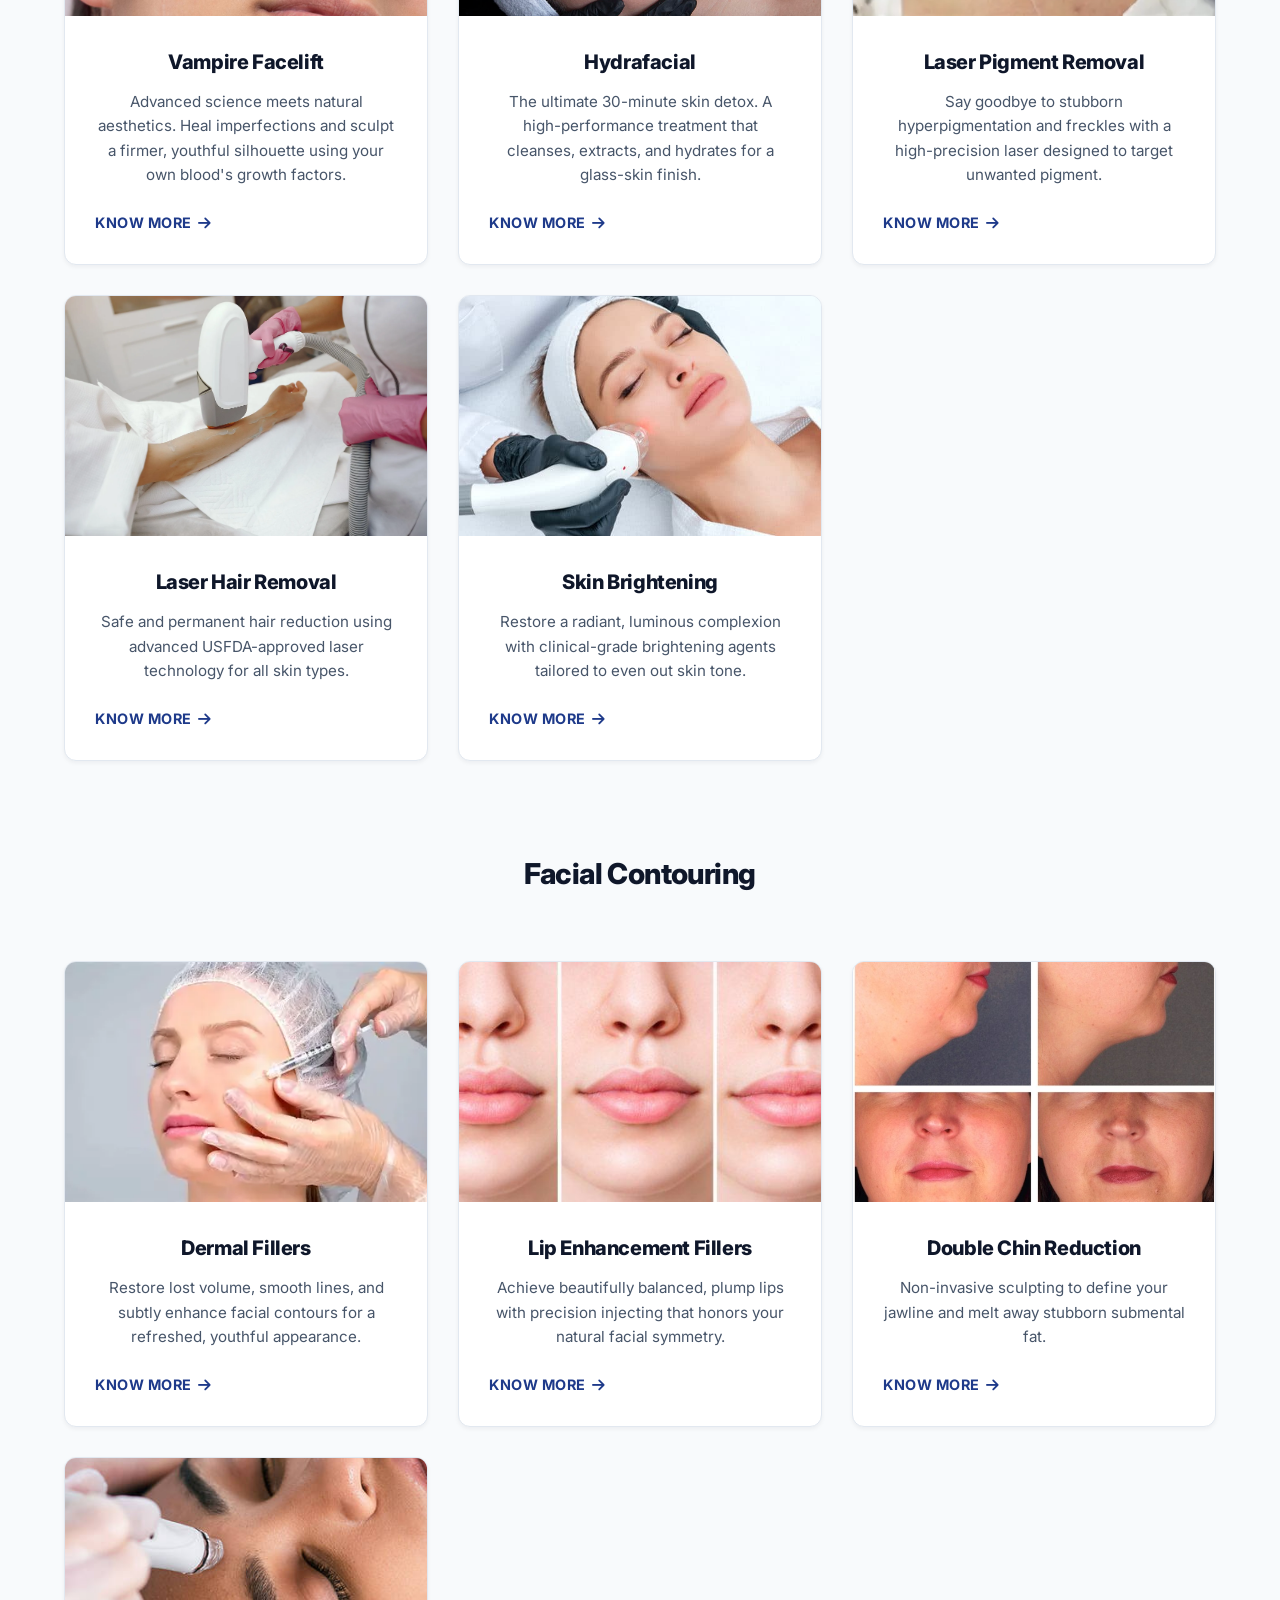
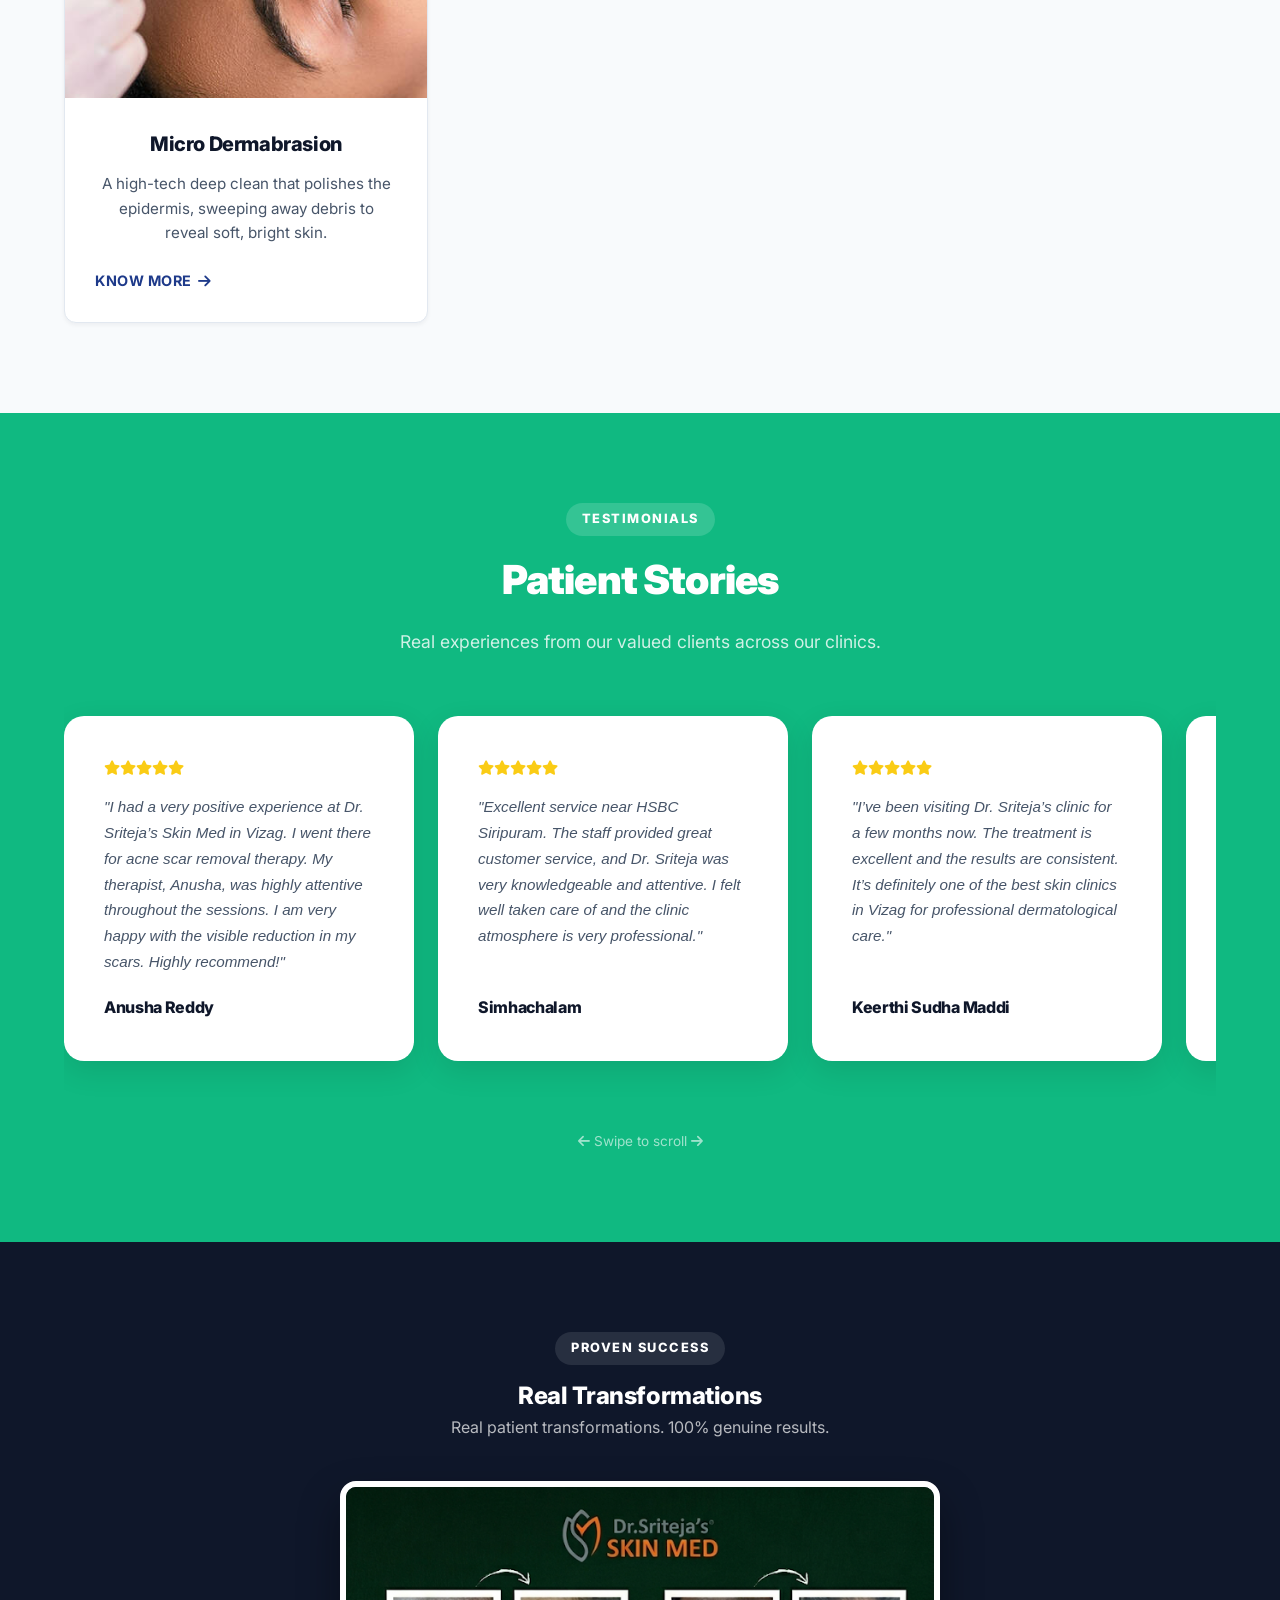
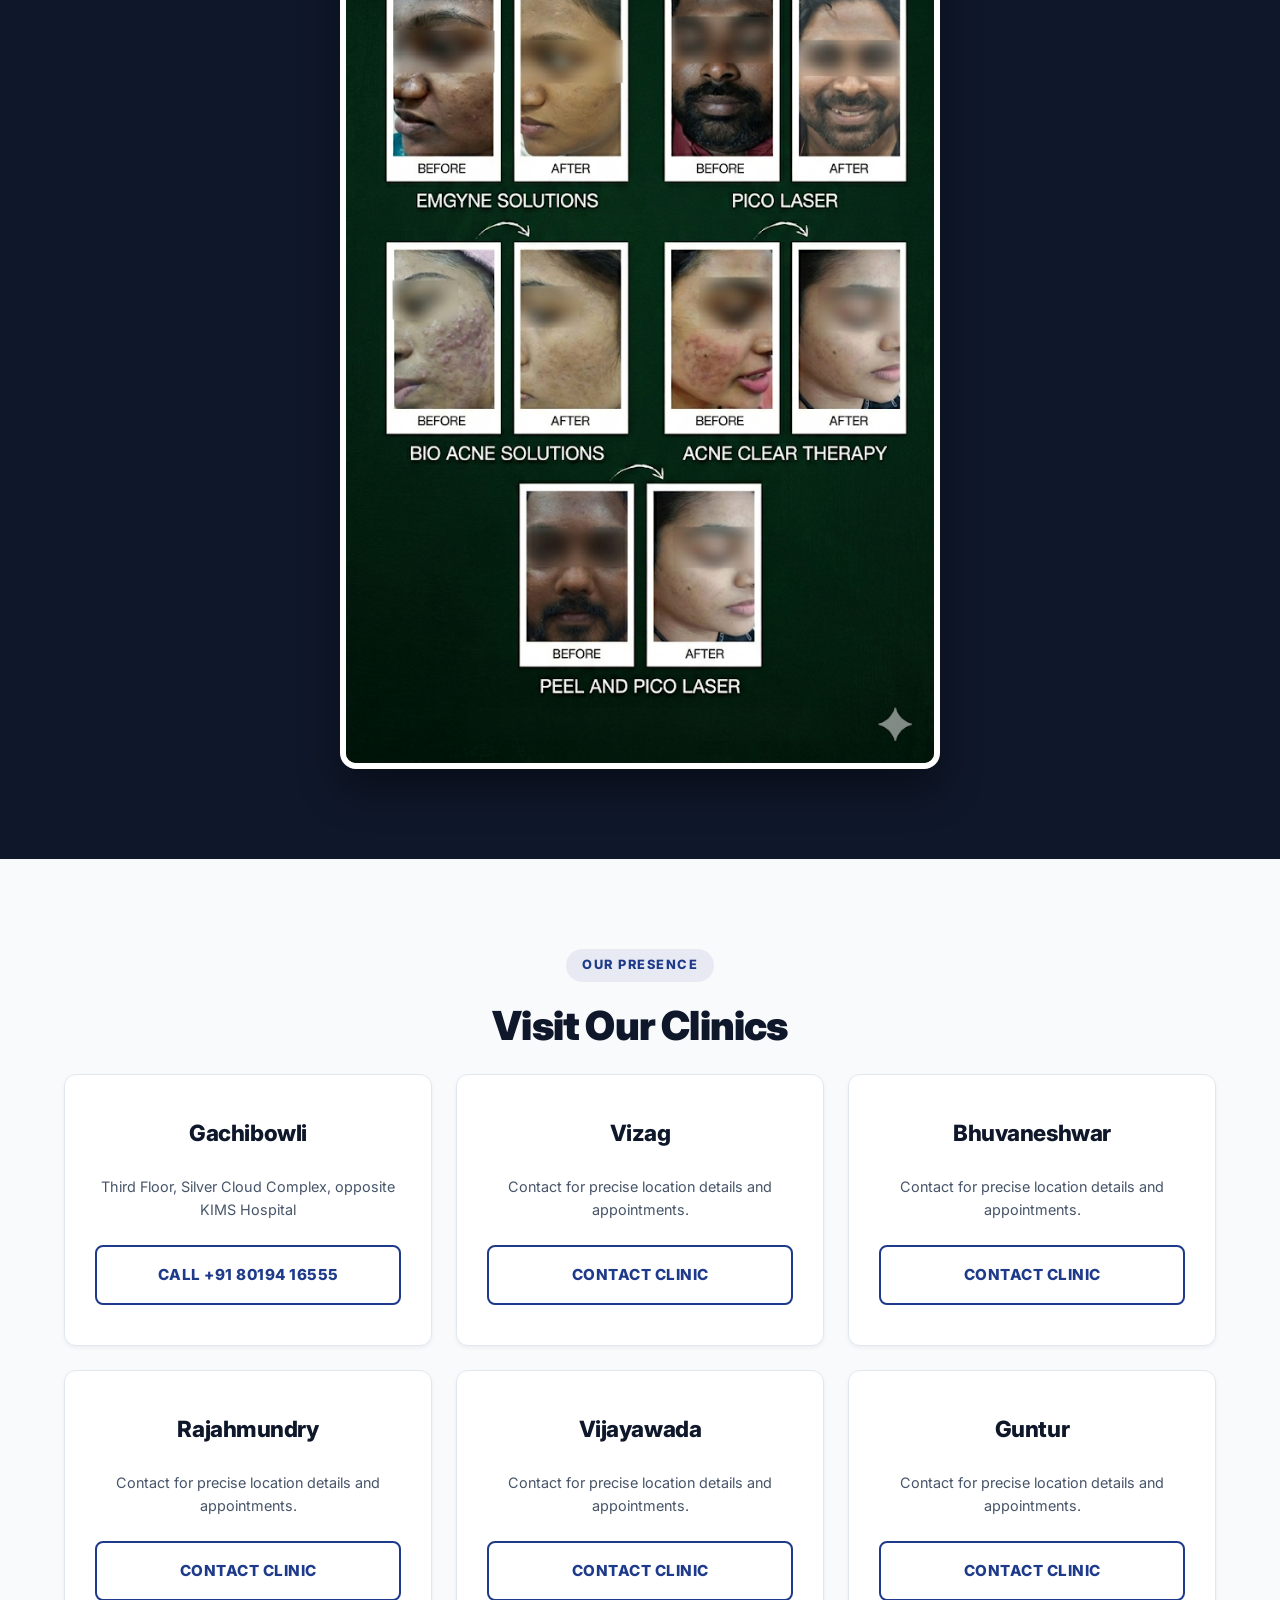
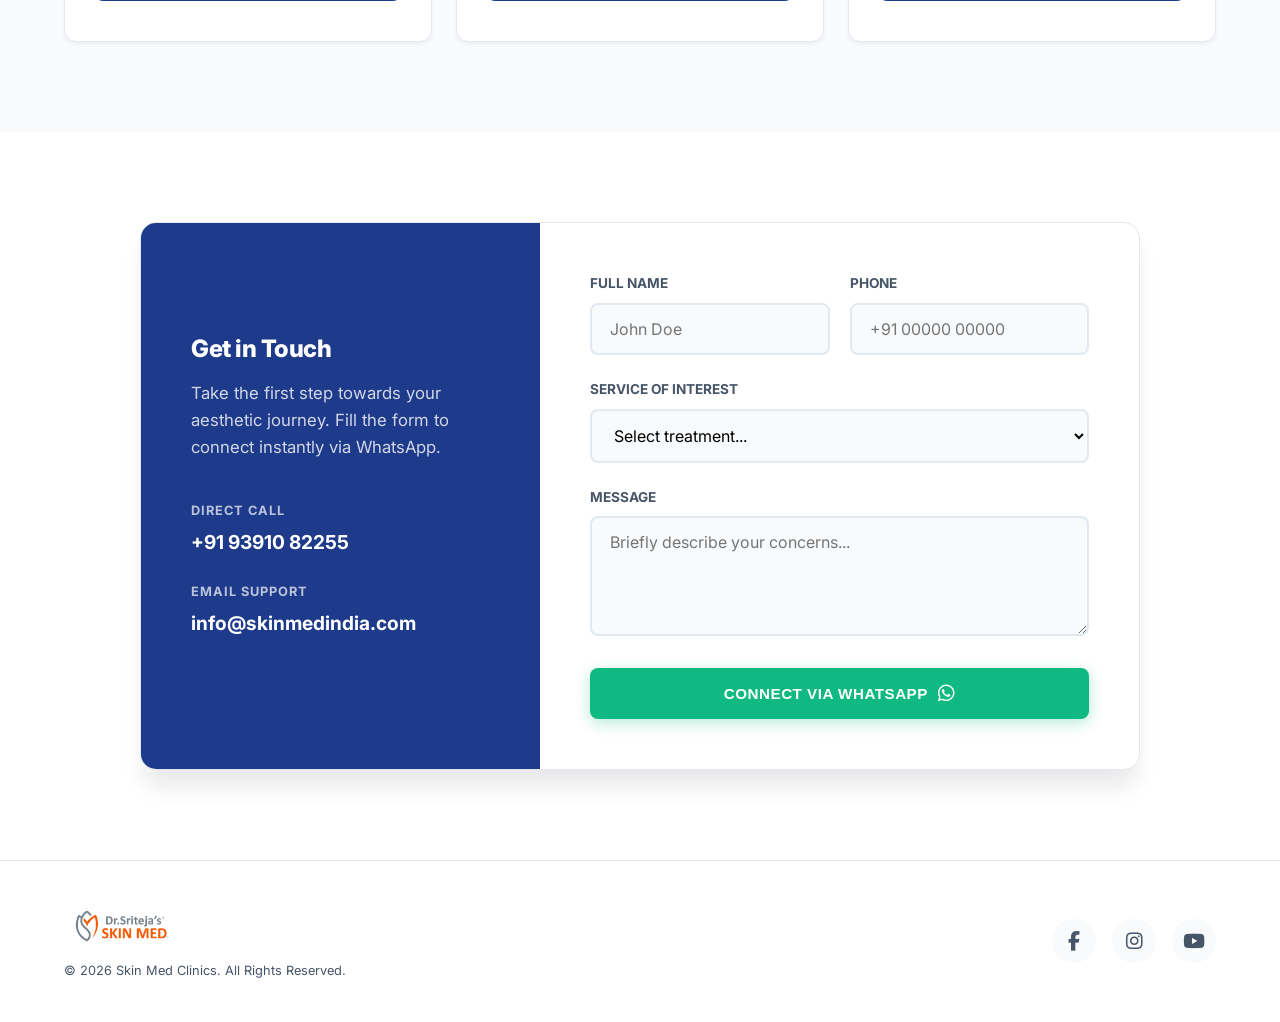
==== commit c6419c91: "small chnages" ====
--- a/index.html
+++ b/index.html
@@ -474,9 +474,11 @@
     <!-- Footer -->
     <footer class="footer">
         <div class="container footer-content">
-            <div style="text-align: left;">
-                <h2 style="font-weight: 900; color: var(--secondary); margin:0;">SKIN <span class="text-primary">MED</span></h2>
-                <p style="font-size: 0.8rem; margin-top: 5px;">&copy; 2026 Skin Med Clinics. All Rights Reserved.</p>
+            <div class="footer-brand">
+                <a href="#" class="footer-logo">
+                    <img src="logo.png" alt="Skin Med Logo" onerror="this.outerHTML='<h2 style=\'color: var(--secondary); margin:0;\'>SKIN <span class=\'text-primary\'>MED</span></h2>'">
+                </a>
+                <p style="font-size: 0.8rem; margin-top: 10px;">&copy; 2026 Skin Med Clinics. All Rights Reserved.</p>
             </div>
             <div class="social-links">
                 <a href="#"><i class="fab fa-facebook-f"></i></a>
--- a/style.css
+++ b/style.css
@@ -667,6 +667,15 @@
   border-top: 1px solid #e2e8f0;
 }
 
+.footer-logo img {
+  height: 50px;
+  width: auto;
+}
+
+.footer-brand {
+  text-align: left;
+}
+
 .footer-content {
   display: flex;
   justify-content: space-between;
@@ -814,6 +823,10 @@
     gap: 20px;
     text-align: center;
   }
+
+  .footer-brand {
+    text-align: center;
+  }
 }
 
 /* Testimonial Section Styles */
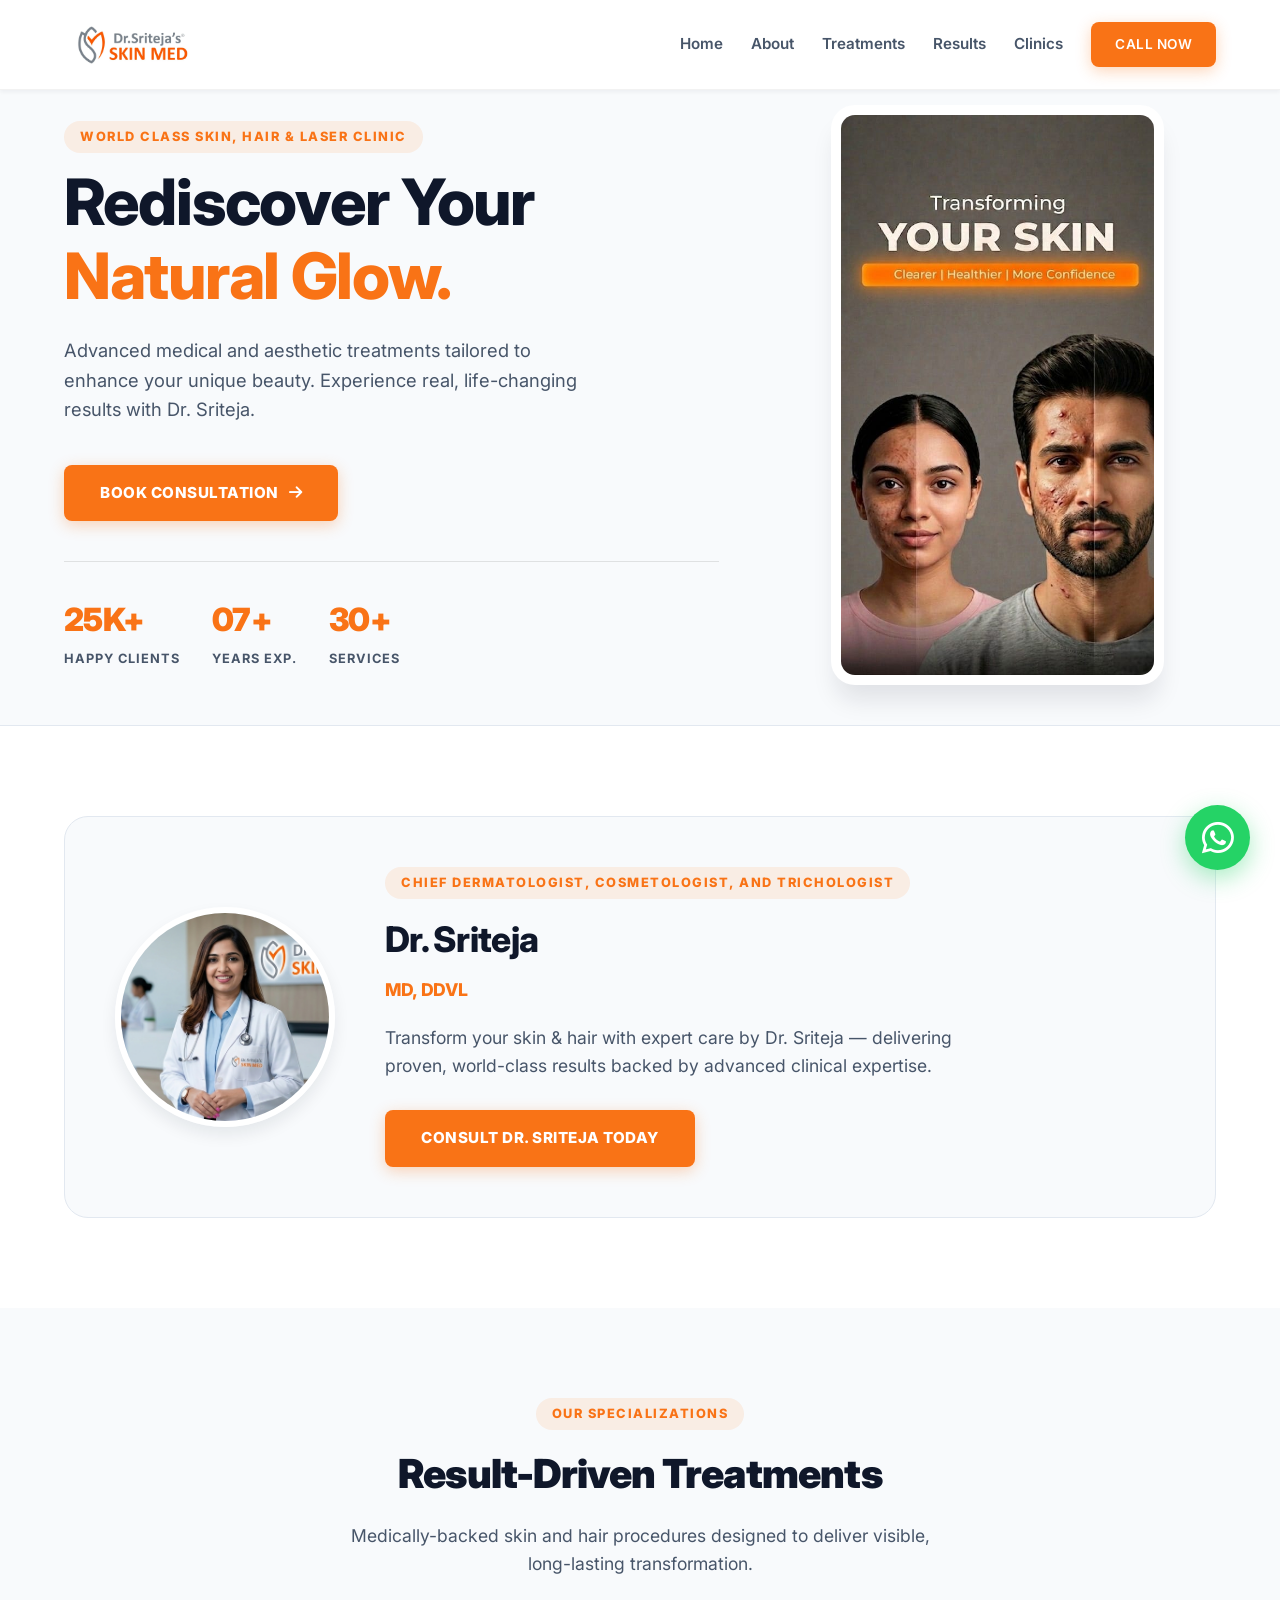
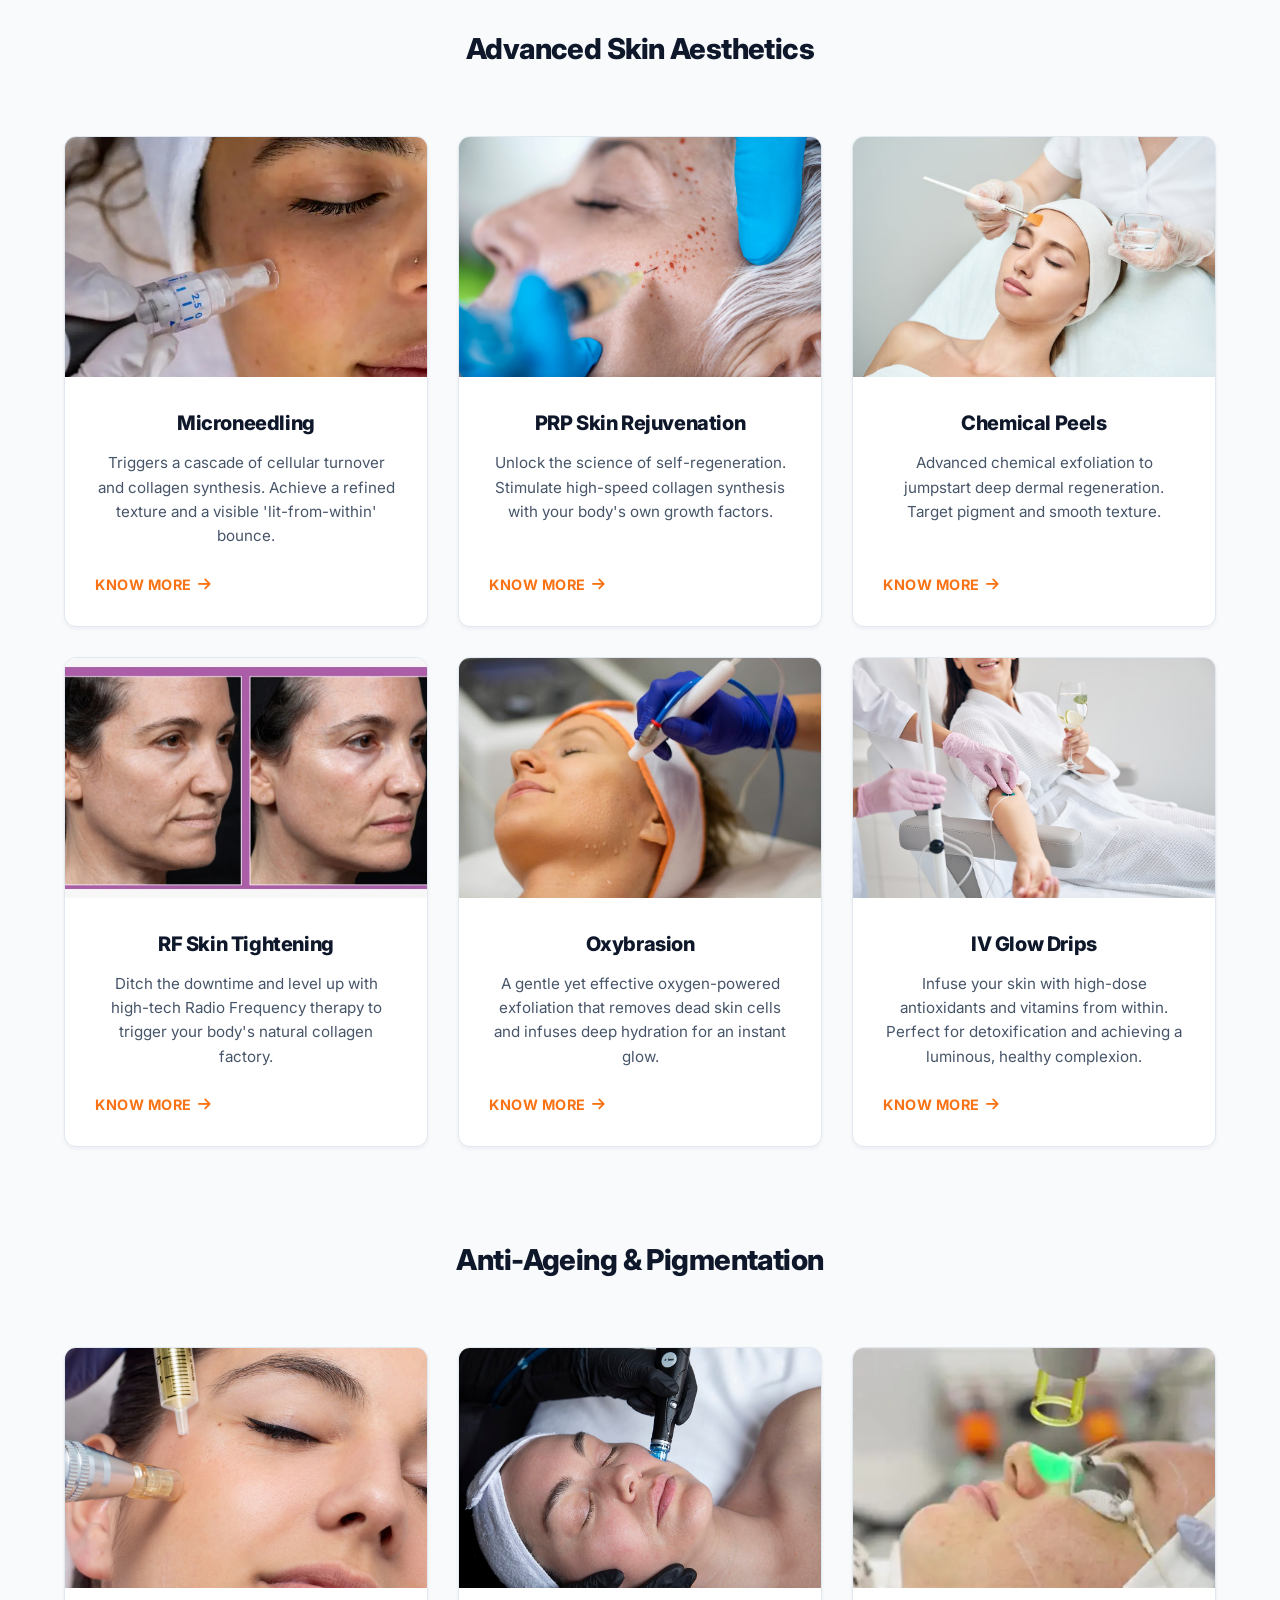
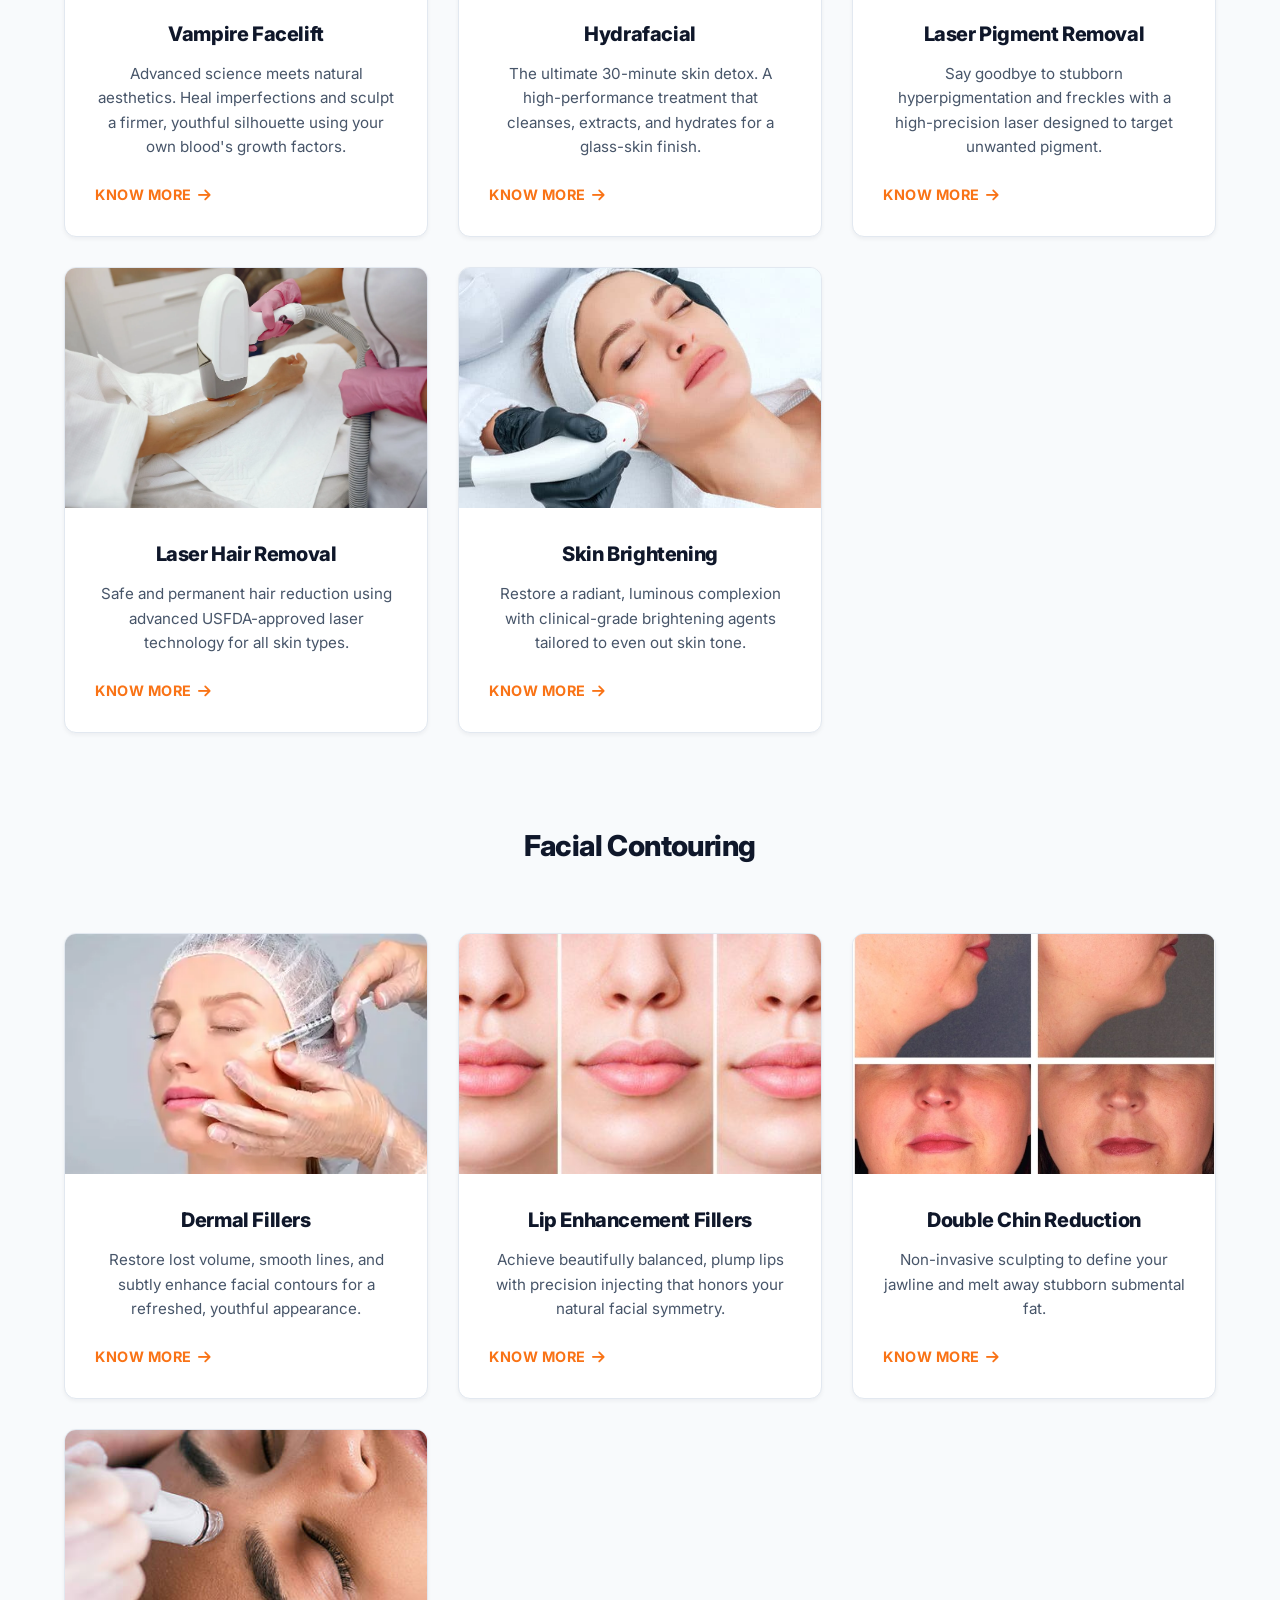
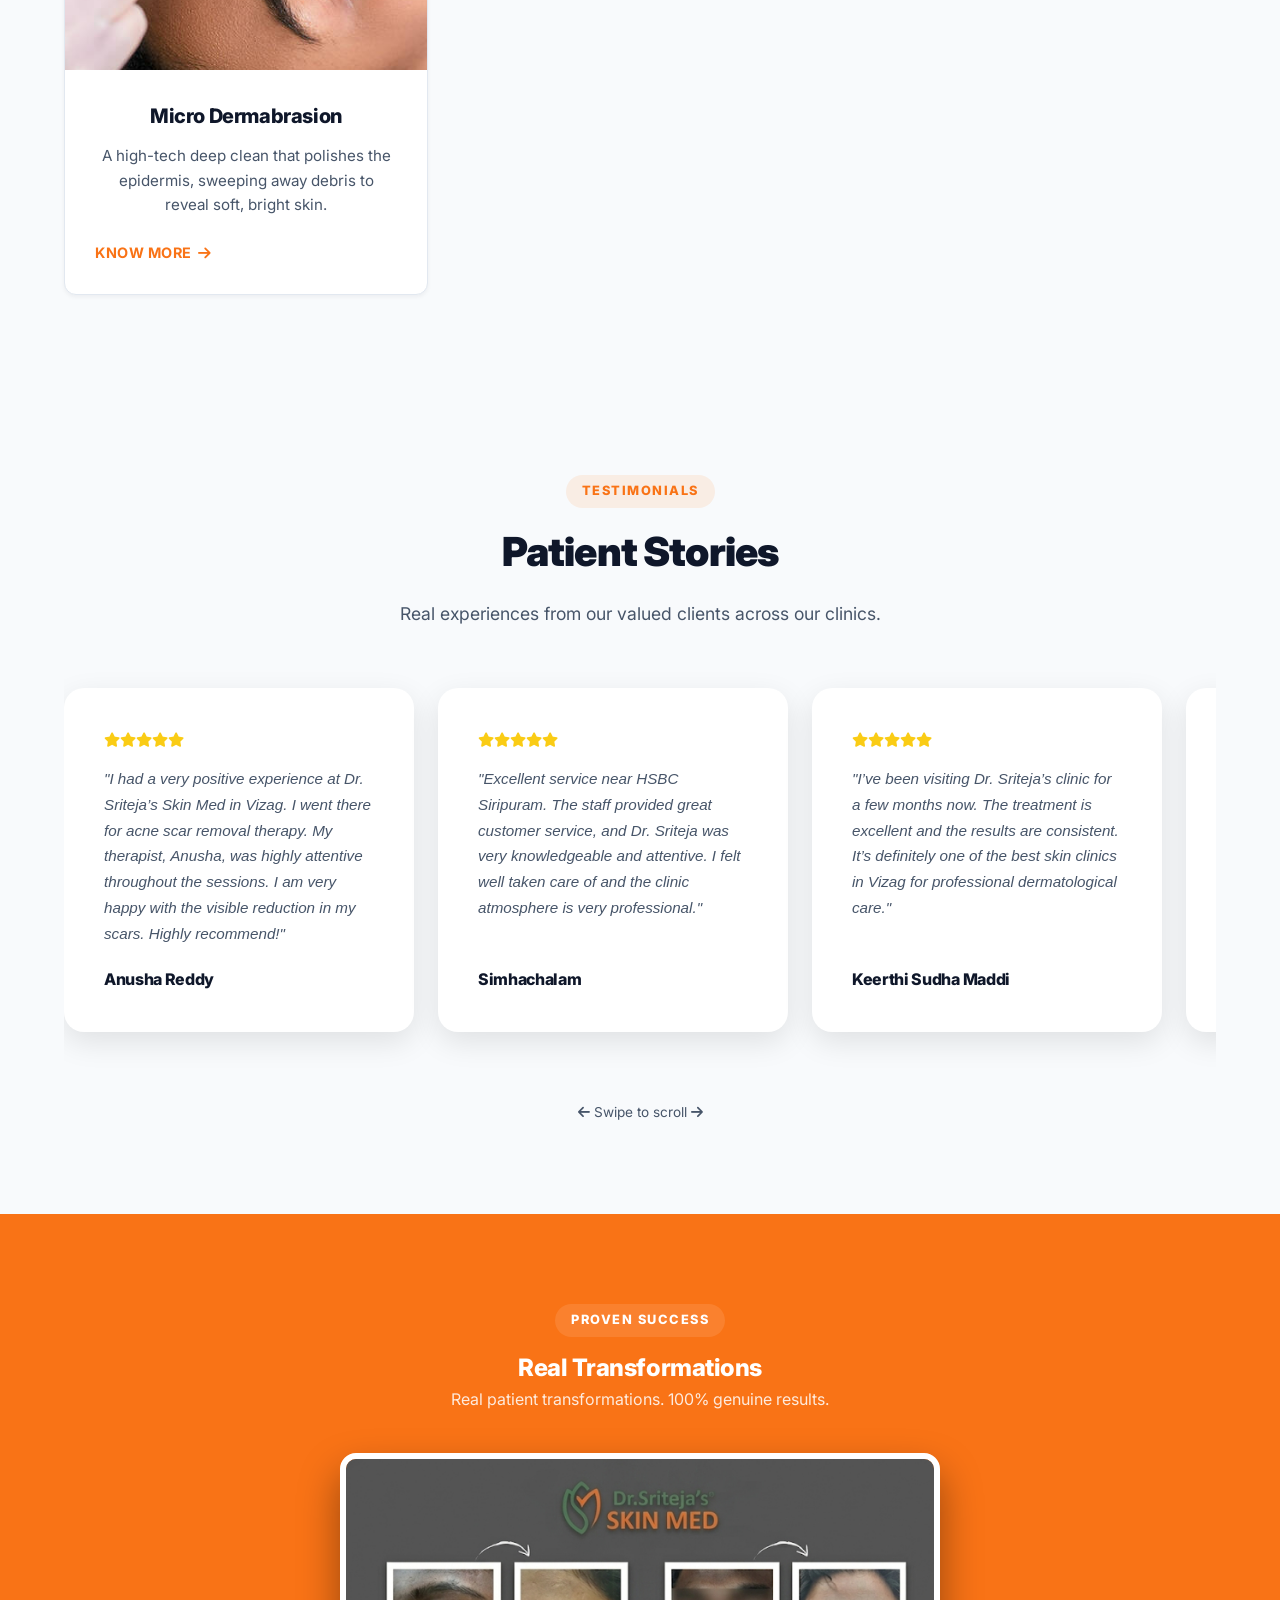
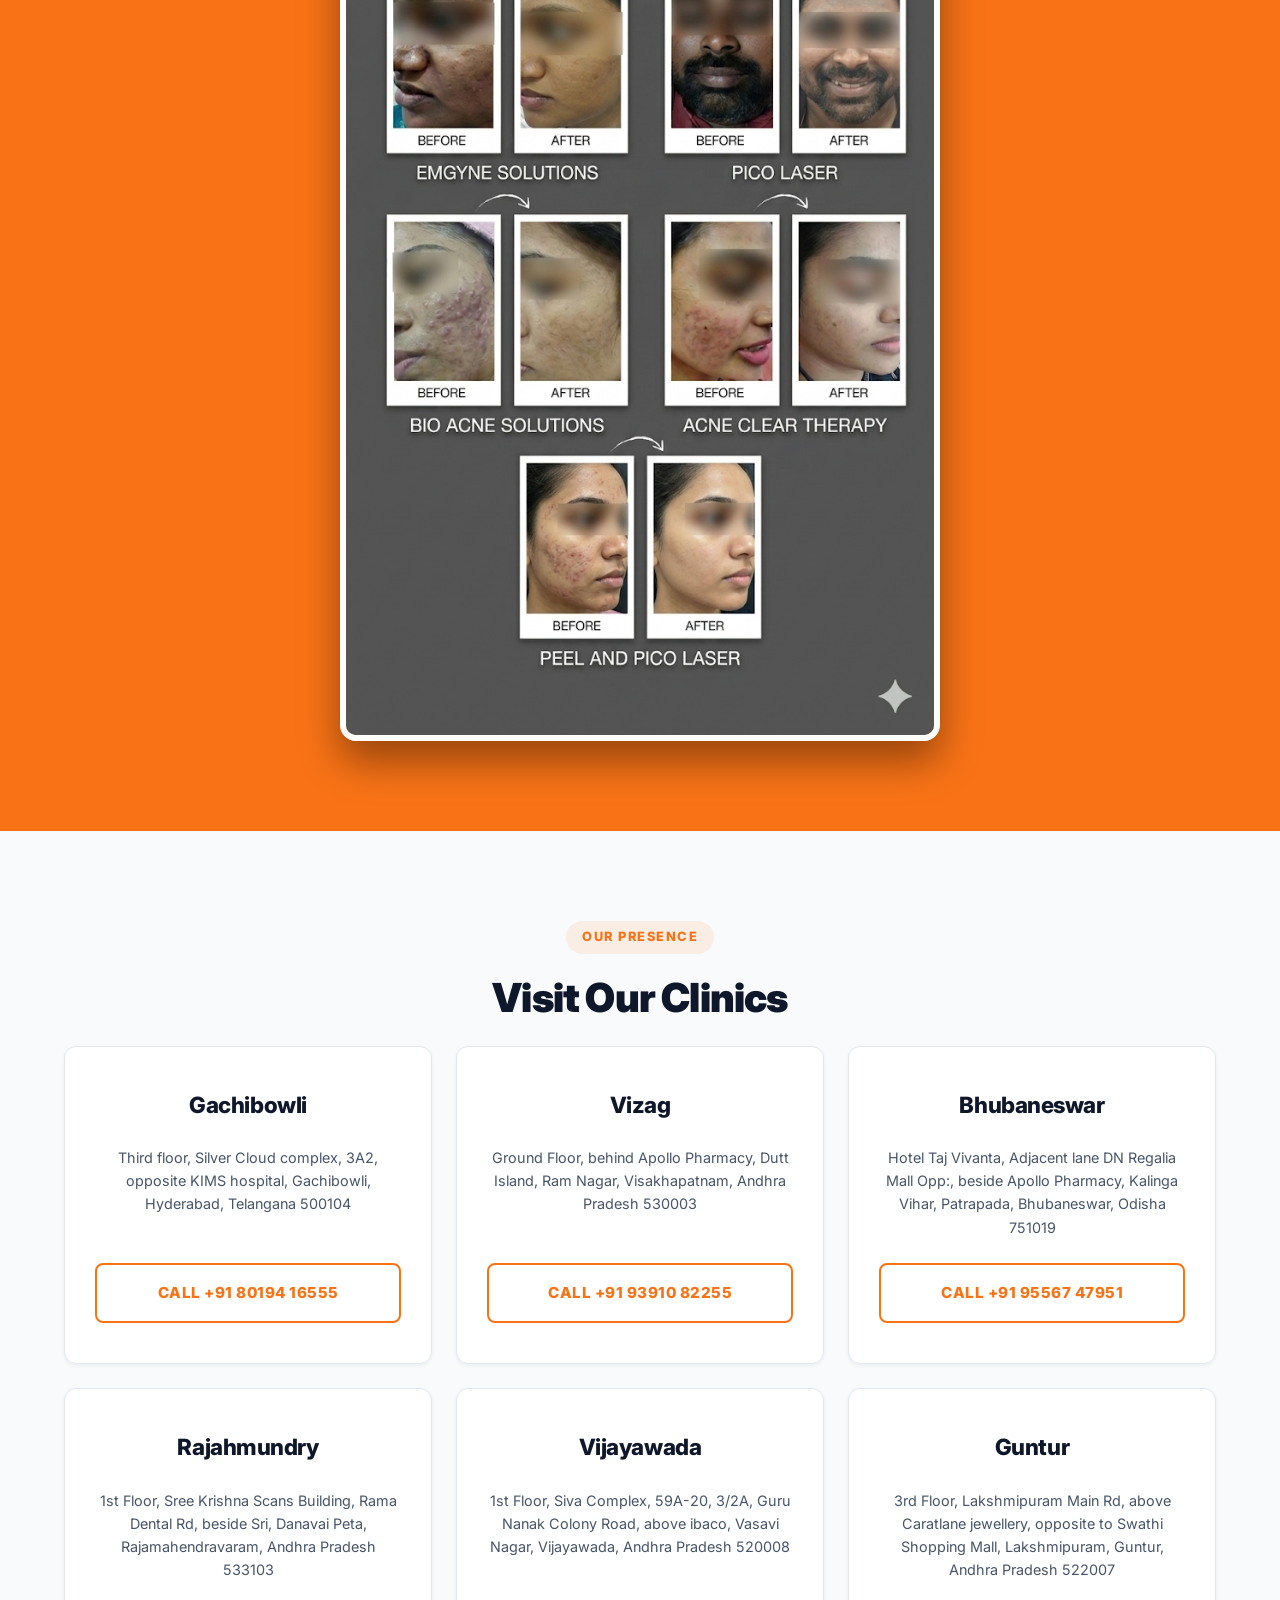
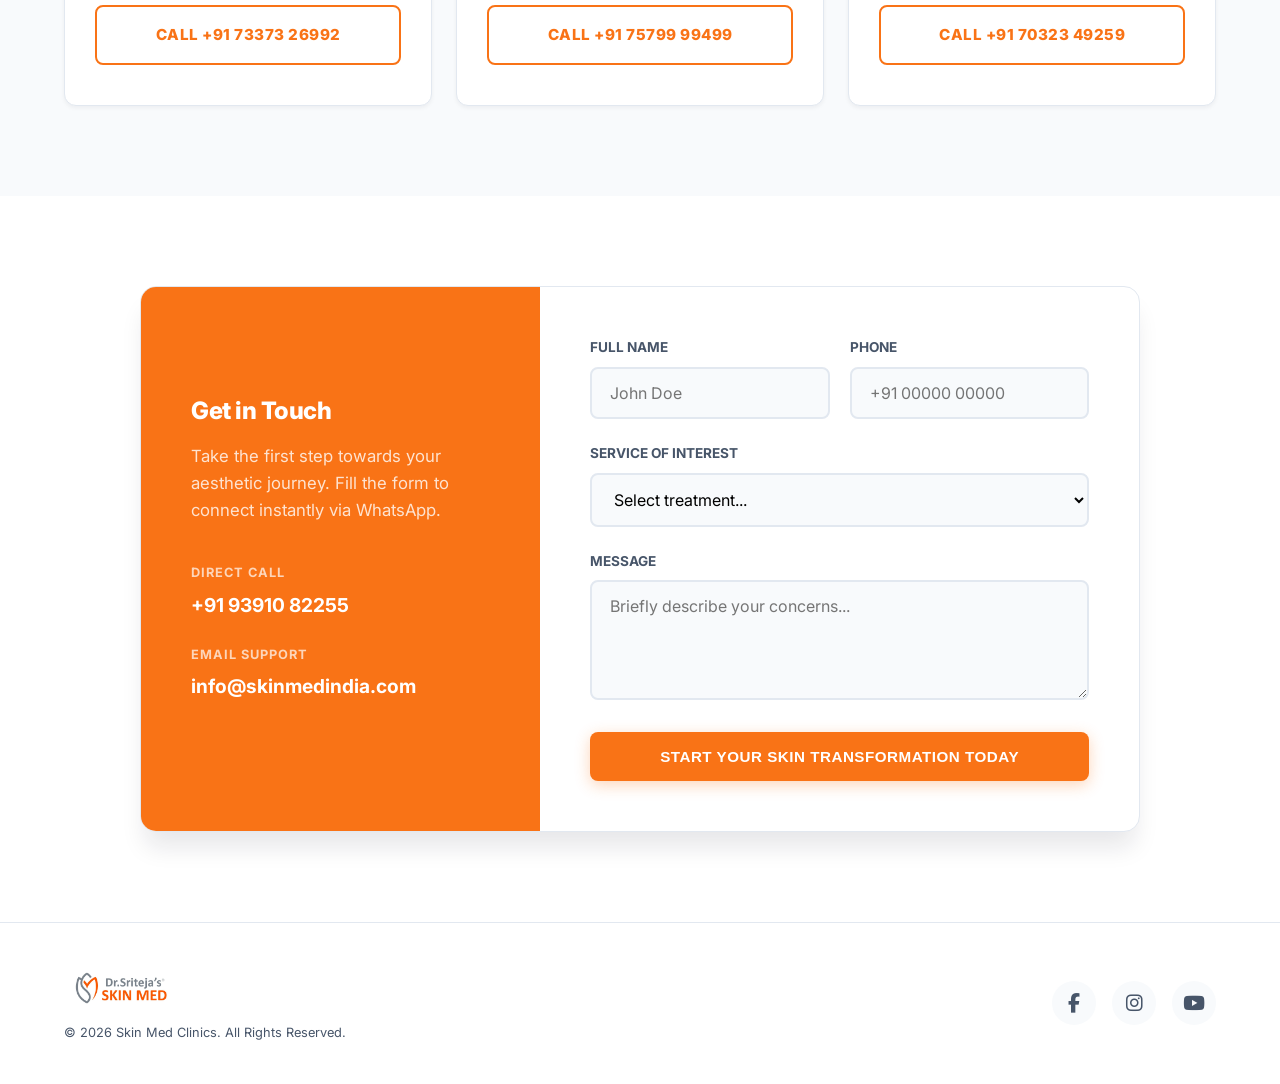
==== commit 3d7f88f4: "simple change" ====
--- a/index.html
+++ b/index.html
@@ -1,26 +1,30 @@
 <!DOCTYPE html>
 <html lang="en">
+
 <head>
     <meta charset="UTF-8">
     <meta name="viewport" content="width=device-width, initial-scale=1.0">
     <title>Skin Med Clinics | Premium Dermatology & Aesthetic Care</title>
-    <meta name="description" content="Experience world-class skin and hair treatments with Dr. Sriteja at Skin Med Clinics. Your journey to flawless aesthetics begins here.">
-    
+    <meta name="description"
+        content="Experience world-class skin and hair treatments with Dr. Sriteja at Skin Med Clinics. Your journey to flawless aesthetics begins here.">
+
     <!-- Custom CSS -->
     <link rel="stylesheet" href="style.css">
-    
+
     <!-- Font Awesome -->
     <link rel="stylesheet" href="https://cdnjs.cloudflare.com/ajax/libs/font-awesome/6.4.0/css/all.min.css">
 </head>
+
 <body>
 
     <!-- Navbar -->
     <nav class="navbar">
         <div class="container nav-container">
             <a href="#" class="logo">
-                <img src="logo.png" alt="Skin Med Logo" onerror="this.outerHTML='<h2 style=\'color: var(--secondary);\'>SKIN <span class=\'text-primary\'>MED</span></h2>'">
+                <img src="logo.png" alt="Skin Med Logo"
+                    onerror="this.outerHTML='<h2 style=\'color: var(--secondary);\'>SKIN <span class=\'text-primary\'>MED</span></h2>'">
             </a>
-            
+
             <div class="nav-links">
                 <a href="#home">Home</a>
                 <a href="#about">About</a>
@@ -50,10 +54,11 @@
     <section id="home" class="hero">
         <div class="container hero-content">
             <div class="hero-text">
-                <span class="tagline">World Class Dermatology</span>
+                <span class="tagline">World Class Skin, Hair & Laser Clinic</span>
                 <h1>Rediscover Your <br><span class="text-primary">Natural Glow.</span></h1>
-                <p>Advanced medical and aesthetic treatments tailored to enhance your unique beauty. Experience real, life-changing results with Dr. Sriteja.</p>
-                
+                <p>Advanced medical and aesthetic treatments tailored to enhance your unique beauty. Experience real,
+                    life-changing results with Dr. Sriteja.</p>
+
                 <div class="hero-buttons">
                     <a href="#contact" class="btn btn-cta">Book Consultation <i class="fas fa-arrow-right"></i></a>
                 </div>
@@ -75,7 +80,8 @@
             </div>
             <div class="hero-image-wrapper">
                 <img src="hero-transform.jpg" alt="Aesthetic Transformation">
-                <a href="#contact" class="btn btn-cta mobile-hero-cta">Book Consultation <i class="fas fa-arrow-right"></i></a>
+                <a href="#contact" class="btn btn-cta mobile-hero-cta">Book Consultation <i
+                        class="fas fa-arrow-right"></i></a>
             </div>
         </div>
     </section>
@@ -85,14 +91,16 @@
         <div class="container">
             <div class="doctor-card">
                 <div class="doctor-img-wrapper">
-                    <img src="doctor.png" alt="Dr. Sriteja" class="doctor-img" onerror="this.src='https://via.placeholder.com/400x400/0f172a/ffffff?text=Dr.+Sriteja'">
+                    <img src="doctor.png" alt="Dr. Sriteja" class="doctor-img"
+                        onerror="this.src='https://via.placeholder.com/400x400/0f172a/ffffff?text=Dr.+Sriteja'">
                 </div>
                 <div class="doctor-info">
-                    <span class="tagline">Chief Dermatologist</span>
+                    <span class="tagline">Chief Dermatologist, Cosmetologist, and Trichologist</span>
                     <h2>Dr. Sriteja</h2>
                     <h3>MD, DDVL</h3>
-                    <p>A renowned expert with a Fellowship from the Dr. Jamuna Pai Institute, Mumbai. Dr. Sriteja blends clinical expertise with aesthetic vision to deliver world-class, evidence-based results.</p>
-                    <a href="#contact" class="btn btn-primary">Consult Dr. Sriteja</a>
+                    <p>Transform your skin & hair with expert care by Dr. Sriteja — delivering proven, world-class
+                        results backed by advanced clinical expertise.</p>
+                    <a href="#contact" class="btn btn-primary">Consult Dr. Sriteja Today</a>
                 </div>
             </div>
         </div>
@@ -103,74 +111,87 @@
         <div class="container text-center">
             <span class="tagline">Our Specializations</span>
             <h2 class="section-title">Result-Driven Treatments</h2>
-            <p class="section-subtitle">Medically-backed skin and hair procedures designed to deliver visible, long-lasting transformation.</p>
+            <p class="section-subtitle">Medically-backed skin and hair procedures designed to deliver visible,
+                long-lasting transformation.</p>
 
             <div class="services-grid text-left">
                 <!-- Skin Concerns -->
                 <h3 class="service-category">Advanced Skin Aesthetics</h3>
-                
-                <div class="service-card">
-                    <div class="service-img">
-                        <img src="microneedling.png" alt="Microneedling" onerror="this.src='https://via.placeholder.com/600x400/f8fafc/0f172a?text=Microneedling'">
+
+                <div class="service-card">
+                    <div class="service-img">
+                        <img src="microneedling.png" alt="Microneedling"
+                            onerror="this.src='https://via.placeholder.com/600x400/f8fafc/0f172a?text=Microneedling'">
                     </div>
                     <div class="service-content">
                         <h3>Microneedling</h3>
-                        <p>Triggers a cascade of cellular turnover and collagen synthesis. Achieve a refined texture and a visible 'lit-from-within' bounce.</p>
-                        <a href="#contact" class="service-link">Know More <i class="fas fa-arrow-right"></i></a>
-                    </div>
-                </div>
-
-                <div class="service-card">
-                    <div class="service-img">
-                        <img src="prp-skin-rejuvenation.png" alt="PRP Skin Rejuvenation" onerror="this.src='https://via.placeholder.com/600x400/f8fafc/0f172a?text=PRP+Skin'">
+                        <p>Triggers a cascade of cellular turnover and collagen synthesis. Achieve a refined texture and
+                            a visible 'lit-from-within' bounce.</p>
+                        <a href="#contact" class="service-link">Know More <i class="fas fa-arrow-right"></i></a>
+                    </div>
+                </div>
+
+                <div class="service-card">
+                    <div class="service-img">
+                        <img src="prp-skin-rejuvenation.png" alt="PRP Skin Rejuvenation"
+                            onerror="this.src='https://via.placeholder.com/600x400/f8fafc/0f172a?text=PRP+Skin'">
                     </div>
                     <div class="service-content">
                         <h3>PRP Skin Rejuvenation</h3>
-                        <p>Unlock the science of self-regeneration. Stimulate high-speed collagen synthesis with your body's own growth factors.</p>
-                        <a href="#contact" class="service-link">Know More <i class="fas fa-arrow-right"></i></a>
-                    </div>
-                </div>
-
-                <div class="service-card">
-                    <div class="service-img">
-                        <img src="chemical-peels.png" alt="Chemical Peels" onerror="this.src='https://via.placeholder.com/600x400/f8fafc/0f172a?text=Chemical+Peels'">
+                        <p>Unlock the science of self-regeneration. Stimulate high-speed collagen synthesis with your
+                            body's own growth factors.</p>
+                        <a href="#contact" class="service-link">Know More <i class="fas fa-arrow-right"></i></a>
+                    </div>
+                </div>
+
+                <div class="service-card">
+                    <div class="service-img">
+                        <img src="chemical-peels.png" alt="Chemical Peels"
+                            onerror="this.src='https://via.placeholder.com/600x400/f8fafc/0f172a?text=Chemical+Peels'">
                     </div>
                     <div class="service-content">
                         <h3>Chemical Peels</h3>
-                        <p>Advanced chemical exfoliation to jumpstart deep dermal regeneration. Target pigment and smooth texture.</p>
-                        <a href="#contact" class="service-link">Know More <i class="fas fa-arrow-right"></i></a>
-                    </div>
-                </div>
-
-                <div class="service-card">
-                    <div class="service-img">
-                        <img src="rf-skin-tightening.png" alt="RF Skin Tightening" onerror="this.src='https://via.placeholder.com/600x400/f8fafc/0f172a?text=RF+Tightening'">
+                        <p>Advanced chemical exfoliation to jumpstart deep dermal regeneration. Target pigment and
+                            smooth texture.</p>
+                        <a href="#contact" class="service-link">Know More <i class="fas fa-arrow-right"></i></a>
+                    </div>
+                </div>
+
+                <div class="service-card">
+                    <div class="service-img">
+                        <img src="rf-skin-tightening.png" alt="RF Skin Tightening"
+                            onerror="this.src='https://via.placeholder.com/600x400/f8fafc/0f172a?text=RF+Tightening'">
                     </div>
                     <div class="service-content">
                         <h3>RF Skin Tightening</h3>
-                        <p>Ditch the downtime and level up with high-tech Radio Frequency therapy to trigger your body's natural collagen factory.</p>
-                        <a href="#contact" class="service-link">Know More <i class="fas fa-arrow-right"></i></a>
-                    </div>
-                </div>
-
-                <div class="service-card">
-                    <div class="service-img">
-                        <img src="oxybrasion.png" alt="Oxybrasion" onerror="this.src='https://via.placeholder.com/600x400/f8fafc/0f172a?text=Oxybrasion'">
+                        <p>Ditch the downtime and level up with high-tech Radio Frequency therapy to trigger your body's
+                            natural collagen factory.</p>
+                        <a href="#contact" class="service-link">Know More <i class="fas fa-arrow-right"></i></a>
+                    </div>
+                </div>
+
+                <div class="service-card">
+                    <div class="service-img">
+                        <img src="oxybrasion.png" alt="Oxybrasion"
+                            onerror="this.src='https://via.placeholder.com/600x400/f8fafc/0f172a?text=Oxybrasion'">
                     </div>
                     <div class="service-content">
                         <h3>Oxybrasion</h3>
-                        <p>A gentle yet effective oxygen-powered exfoliation that removes dead skin cells and infuses deep hydration for an instant glow.</p>
-                        <a href="#contact" class="service-link">Know More <i class="fas fa-arrow-right"></i></a>
-                    </div>
-                </div>
-
-                <div class="service-card">
-                    <div class="service-img">
-                        <img src="iv-glow-drips.png" alt="IV Glow Drips" onerror="this.src='https://via.placeholder.com/600x400/f8fafc/0f172a?text=IV+Glow+Drips'">
+                        <p>A gentle yet effective oxygen-powered exfoliation that removes dead skin cells and infuses
+                            deep hydration for an instant glow.</p>
+                        <a href="#contact" class="service-link">Know More <i class="fas fa-arrow-right"></i></a>
+                    </div>
+                </div>
+
+                <div class="service-card">
+                    <div class="service-img">
+                        <img src="iv-glow-drips.png" alt="IV Glow Drips"
+                            onerror="this.src='https://via.placeholder.com/600x400/f8fafc/0f172a?text=IV+Glow+Drips'">
                     </div>
                     <div class="service-content">
                         <h3>IV Glow Drips</h3>
-                        <p>Infuse your skin with high-dose antioxidants and vitamins from within. Perfect for detoxification and achieving a luminous, healthy complexion.</p>
+                        <p>Infuse your skin with high-dose antioxidants and vitamins from within. Perfect for
+                            detoxification and achieving a luminous, healthy complexion.</p>
                         <a href="#contact" class="service-link">Know More <i class="fas fa-arrow-right"></i></a>
                     </div>
                 </div>
@@ -180,55 +201,65 @@
 
                 <div class="service-card">
                     <div class="service-img">
-                        <img src="vampire-facelift.png" alt="Vampire Facelift" onerror="this.src='https://via.placeholder.com/600x400/f8fafc/0f172a?text=Vampire+Facelift'">
+                        <img src="vampire-facelift.png" alt="Vampire Facelift"
+                            onerror="this.src='https://via.placeholder.com/600x400/f8fafc/0f172a?text=Vampire+Facelift'">
                     </div>
                     <div class="service-content">
                         <h3>Vampire Facelift</h3>
-                        <p>Advanced science meets natural aesthetics. Heal imperfections and sculpt a firmer, youthful silhouette using your own blood's growth factors.</p>
-                        <a href="#contact" class="service-link">Know More <i class="fas fa-arrow-right"></i></a>
-                    </div>
-                </div>
-
-                <div class="service-card">
-                    <div class="service-img">
-                        <img src="hydrafacial.png" alt="Hydrafacial" onerror="this.src='https://via.placeholder.com/600x400/f8fafc/0f172a?text=Hydrafacial'">
+                        <p>Advanced science meets natural aesthetics. Heal imperfections and sculpt a firmer, youthful
+                            silhouette using your own blood's growth factors.</p>
+                        <a href="#contact" class="service-link">Know More <i class="fas fa-arrow-right"></i></a>
+                    </div>
+                </div>
+
+                <div class="service-card">
+                    <div class="service-img">
+                        <img src="hydrafacial.png" alt="Hydrafacial"
+                            onerror="this.src='https://via.placeholder.com/600x400/f8fafc/0f172a?text=Hydrafacial'">
                     </div>
                     <div class="service-content">
                         <h3>Hydrafacial</h3>
-                        <p>The ultimate 30-minute skin detox. A high-performance treatment that cleanses, extracts, and hydrates for a glass-skin finish.</p>
-                        <a href="#contact" class="service-link">Know More <i class="fas fa-arrow-right"></i></a>
-                    </div>
-                </div>
-
-                <div class="service-card">
-                    <div class="service-img">
-                        <img src="laser-pigment-removal.png" alt="Laser Pigment Removal" onerror="this.src='https://via.placeholder.com/600x400/f8fafc/0f172a?text=Laser+Pigment'">
+                        <p>The ultimate 30-minute skin detox. A high-performance treatment that cleanses, extracts, and
+                            hydrates for a glass-skin finish.</p>
+                        <a href="#contact" class="service-link">Know More <i class="fas fa-arrow-right"></i></a>
+                    </div>
+                </div>
+
+                <div class="service-card">
+                    <div class="service-img">
+                        <img src="laser-pigment-removal.png" alt="Laser Pigment Removal"
+                            onerror="this.src='https://via.placeholder.com/600x400/f8fafc/0f172a?text=Laser+Pigment'">
                     </div>
                     <div class="service-content">
                         <h3>Laser Pigment Removal</h3>
-                        <p>Say goodbye to stubborn hyperpigmentation and freckles with a high-precision laser designed to target unwanted pigment.</p>
-                        <a href="#contact" class="service-link">Know More <i class="fas fa-arrow-right"></i></a>
-                    </div>
-                </div>
-
-                <div class="service-card">
-                    <div class="service-img">
-                        <img src="laser-hair-removal.png" alt="Laser Hair Removal" onerror="this.src='https://via.placeholder.com/600x400/f8fafc/0f172a?text=Laser+Hair+Removal'">
+                        <p>Say goodbye to stubborn hyperpigmentation and freckles with a high-precision laser designed
+                            to target unwanted pigment.</p>
+                        <a href="#contact" class="service-link">Know More <i class="fas fa-arrow-right"></i></a>
+                    </div>
+                </div>
+
+                <div class="service-card">
+                    <div class="service-img">
+                        <img src="laser-hair-removal.png" alt="Laser Hair Removal"
+                            onerror="this.src='https://via.placeholder.com/600x400/f8fafc/0f172a?text=Laser+Hair+Removal'">
                     </div>
                     <div class="service-content">
                         <h3>Laser Hair Removal</h3>
-                        <p>Safe and permanent hair reduction using advanced USFDA-approved laser technology for all skin types.</p>
-                        <a href="#contact" class="service-link">Know More <i class="fas fa-arrow-right"></i></a>
-                    </div>
-                </div>
-
-                <div class="service-card">
-                    <div class="service-img">
-                        <img src="skin-brightening.png" alt="Skin Brightening" onerror="this.src='https://via.placeholder.com/600x400/f8fafc/0f172a?text=Skin+Brightening'">
+                        <p>Safe and permanent hair reduction using advanced USFDA-approved laser technology for all skin
+                            types.</p>
+                        <a href="#contact" class="service-link">Know More <i class="fas fa-arrow-right"></i></a>
+                    </div>
+                </div>
+
+                <div class="service-card">
+                    <div class="service-img">
+                        <img src="skin-brightening.png" alt="Skin Brightening"
+                            onerror="this.src='https://via.placeholder.com/600x400/f8fafc/0f172a?text=Skin+Brightening'">
                     </div>
                     <div class="service-content">
                         <h3>Skin Brightening</h3>
-                        <p>Restore a radiant, luminous complexion with clinical-grade brightening agents tailored to even out skin tone.</p>
+                        <p>Restore a radiant, luminous complexion with clinical-grade brightening agents tailored to
+                            even out skin tone.</p>
                         <a href="#contact" class="service-link">Know More <i class="fas fa-arrow-right"></i></a>
                     </div>
                 </div>
@@ -237,29 +268,34 @@
 
                 <div class="service-card">
                     <div class="service-img">
-                        <img src="dermal-fillers.png" alt="Dermal Fillers" onerror="this.src='https://via.placeholder.com/600x400/f8fafc/0f172a?text=Dermal+Fillers'">
+                        <img src="dermal-fillers.png" alt="Dermal Fillers"
+                            onerror="this.src='https://via.placeholder.com/600x400/f8fafc/0f172a?text=Dermal+Fillers'">
                     </div>
                     <div class="service-content">
                         <h3>Dermal Fillers</h3>
-                        <p>Restore lost volume, smooth lines, and subtly enhance facial contours for a refreshed, youthful appearance.</p>
-                        <a href="#contact" class="service-link">Know More <i class="fas fa-arrow-right"></i></a>
-                    </div>
-                </div>
-
-                <div class="service-card">
-                    <div class="service-img">
-                        <img src="lip-enhancement-fillers.png" alt="Lip Enhancement" onerror="this.src='https://via.placeholder.com/600x400/f8fafc/0f172a?text=Lip+Enhancement'">
+                        <p>Restore lost volume, smooth lines, and subtly enhance facial contours for a refreshed,
+                            youthful appearance.</p>
+                        <a href="#contact" class="service-link">Know More <i class="fas fa-arrow-right"></i></a>
+                    </div>
+                </div>
+
+                <div class="service-card">
+                    <div class="service-img">
+                        <img src="lip-enhancement-fillers.png" alt="Lip Enhancement"
+                            onerror="this.src='https://via.placeholder.com/600x400/f8fafc/0f172a?text=Lip+Enhancement'">
                     </div>
                     <div class="service-content">
                         <h3>Lip Enhancement Fillers</h3>
-                        <p>Achieve beautifully balanced, plump lips with precision injecting that honors your natural facial symmetry.</p>
-                        <a href="#contact" class="service-link">Know More <i class="fas fa-arrow-right"></i></a>
-                    </div>
-                </div>
-
-                <div class="service-card">
-                    <div class="service-img">
-                        <img src="double-chin-reduction.png" alt="Double Chin Reduction" onerror="this.src='https://via.placeholder.com/600x400/f8fafc/0f172a?text=Double+Chin'">
+                        <p>Achieve beautifully balanced, plump lips with precision injecting that honors your natural
+                            facial symmetry.</p>
+                        <a href="#contact" class="service-link">Know More <i class="fas fa-arrow-right"></i></a>
+                    </div>
+                </div>
+
+                <div class="service-card">
+                    <div class="service-img">
+                        <img src="double-chin-reduction.png" alt="Double Chin Reduction"
+                            onerror="this.src='https://via.placeholder.com/600x400/f8fafc/0f172a?text=Double+Chin'">
                     </div>
                     <div class="service-content">
                         <h3>Double Chin Reduction</h3>
@@ -270,11 +306,13 @@
 
                 <div class="service-card">
                     <div class="service-img">
-                        <img src="microdermabrasion.png" alt="Microdermabrasion" onerror="this.src='https://via.placeholder.com/600x400/f8fafc/0f172a?text=Microdermabrasion'">
+                        <img src="microdermabrasion.png" alt="Microdermabrasion"
+                            onerror="this.src='https://via.placeholder.com/600x400/f8fafc/0f172a?text=Microdermabrasion'">
                     </div>
                     <div class="service-content">
                         <h3>Micro Dermabrasion</h3>
-                        <p>A high-tech deep clean that polishes the epidermis, sweeping away debris to reveal soft, bright skin.</p>
+                        <p>A high-tech deep clean that polishes the epidermis, sweeping away debris to reveal soft,
+                            bright skin.</p>
                         <a href="#contact" class="service-link">Know More <i class="fas fa-arrow-right"></i></a>
                     </div>
                 </div>
@@ -282,81 +320,163 @@
             </div>
         </div>
     </section>
-    
+
     <!-- Testimonials Section -->
-    <section id="testimonials" class="section-padding bg-cta" style="background-color: var(--cta); overflow: hidden;">
+    <section id="testimonials" class="section-padding bg-light" style="overflow: hidden;">
         <div class="container">
             <div class="text-center">
-                <span class="tagline" style="color: #fff; background: rgba(255,255,255,0.15);">Testimonials</span>
-                <h2 class="section-title" style="color: #fff;">Patient Stories</h2>
-                <p class="section-subtitle" style="color: rgba(255,255,255,0.8); margin-bottom: 40px;">Real experiences from our valued clients across our clinics.</p>
-            </div>
-            
-            <div class="testimonial-track hide-scroll" style="display: flex; overflow-x: auto; gap: 24px; padding: 20px 0 40px; scroll-snap-type: x mandatory; -ms-overflow-style: none; scrollbar-width: none;">
+                <span class="tagline">Testimonials</span>
+                <h2 class="section-title">Patient Stories</h2>
+                <p class="section-subtitle" style="margin-bottom: 40px;">Real experiences from our valued clients across
+                    our clinics.</p>
+            </div>
+
+            <div class="testimonial-track hide-scroll"
+                style="display: flex; overflow-x: auto; gap: 24px; padding: 20px 0 40px; scroll-snap-type: x mandatory; -ms-overflow-style: none; scrollbar-width: none;">
                 <!-- Review 1 -->
-                <div class="testimonial-card" style="flex: 0 0 350px; background: #fff; padding: 40px; border-radius: 20px; box-shadow: 0 10px 30px rgba(0,0,0,0.1); scroll-snap-align: center; display: flex; flex-direction: column;">
-                    <div class="stars" style="color: #facc15; margin-bottom: 15px; font-size: 0.9rem;"><i class="fas fa-star"></i><i class="fas fa-star"></i><i class="fas fa-star"></i><i class="fas fa-star"></i><i class="fas fa-star"></i></div>
-                    <p class="testimonial-text" style="font-style: italic; font-size: 0.95rem; color: var(--text-gray); margin-bottom: 20px; line-height: 1.7; flex-grow: 1;">"I had a very positive experience at Dr. Sriteja’s Skin Med in Vizag. I went there for acne scar removal therapy. My therapist, Anusha, was highly attentive throughout the sessions. I am very happy with the visible reduction in my scars. Highly recommend!"</p>
-                    <h4 class="testimonial-name" style="font-weight: 800; color: var(--secondary); font-size: 1rem;">Anusha Reddy</h4>
+                <div class="testimonial-card"
+                    style="flex: 0 0 350px; background: #fff; padding: 40px; border-radius: 20px; box-shadow: 0 10px 30px rgba(0,0,0,0.1); scroll-snap-align: center; display: flex; flex-direction: column;">
+                    <div class="stars" style="color: #facc15; margin-bottom: 15px; font-size: 0.9rem;"><i
+                            class="fas fa-star"></i><i class="fas fa-star"></i><i class="fas fa-star"></i><i
+                            class="fas fa-star"></i><i class="fas fa-star"></i></div>
+                    <p class="testimonial-text"
+                        style="font-style: italic; font-size: 0.95rem; color: var(--text-gray); margin-bottom: 20px; line-height: 1.7; flex-grow: 1;">
+                        "I had a very positive experience at Dr. Sriteja’s Skin Med in Vizag. I went there for acne scar
+                        removal therapy. My therapist, Anusha, was highly attentive throughout the sessions. I am very
+                        happy with the visible reduction in my scars. Highly recommend!"</p>
+                    <h4 class="testimonial-name" style="font-weight: 800; color: var(--secondary); font-size: 1rem;">
+                        Anusha Reddy</h4>
                 </div>
                 <!-- Review 2 -->
-                <div class="testimonial-card" style="flex: 0 0 350px; background: #fff; padding: 40px; border-radius: 20px; box-shadow: 0 10px 30px rgba(0,0,0,0.1); scroll-snap-align: center; display: flex; flex-direction: column;">
-                    <div class="stars" style="color: #facc15; margin-bottom: 15px; font-size: 0.9rem;"><i class="fas fa-star"></i><i class="fas fa-star"></i><i class="fas fa-star"></i><i class="fas fa-star"></i><i class="fas fa-star"></i></div>
-                    <p class="testimonial-text" style="font-style: italic; font-size: 0.95rem; color: var(--text-gray); margin-bottom: 20px; line-height: 1.7; flex-grow: 1;">"Excellent service near HSBC Siripuram. The staff provided great customer service, and Dr. Sriteja was very knowledgeable and attentive. I felt well taken care of and the clinic atmosphere is very professional."</p>
-                    <h4 class="testimonial-name" style="font-weight: 800; color: var(--secondary); font-size: 1rem;">Simhachalam</h4>
+                <div class="testimonial-card"
+                    style="flex: 0 0 350px; background: #fff; padding: 40px; border-radius: 20px; box-shadow: 0 10px 30px rgba(0,0,0,0.1); scroll-snap-align: center; display: flex; flex-direction: column;">
+                    <div class="stars" style="color: #facc15; margin-bottom: 15px; font-size: 0.9rem;"><i
+                            class="fas fa-star"></i><i class="fas fa-star"></i><i class="fas fa-star"></i><i
+                            class="fas fa-star"></i><i class="fas fa-star"></i></div>
+                    <p class="testimonial-text"
+                        style="font-style: italic; font-size: 0.95rem; color: var(--text-gray); margin-bottom: 20px; line-height: 1.7; flex-grow: 1;">
+                        "Excellent service near HSBC Siripuram. The staff provided great customer service, and Dr.
+                        Sriteja was very knowledgeable and attentive. I felt well taken care of and the clinic
+                        atmosphere is very professional."</p>
+                    <h4 class="testimonial-name" style="font-weight: 800; color: var(--secondary); font-size: 1rem;">
+                        Simhachalam</h4>
                 </div>
                 <!-- Review 3 -->
-                <div class="testimonial-card" style="flex: 0 0 350px; background: #fff; padding: 40px; border-radius: 20px; box-shadow: 0 10px 30px rgba(0,0,0,0.1); scroll-snap-align: center; display: flex; flex-direction: column;">
-                    <div class="stars" style="color: #facc15; margin-bottom: 15px; font-size: 0.9rem;"><i class="fas fa-star"></i><i class="fas fa-star"></i><i class="fas fa-star"></i><i class="fas fa-star"></i><i class="fas fa-star"></i></div>
-                    <p class="testimonial-text" style="font-style: italic; font-size: 0.95rem; color: var(--text-gray); margin-bottom: 20px; line-height: 1.7; flex-grow: 1;">"I’ve been visiting Dr. Sriteja’s clinic for a few months now. The treatment is excellent and the results are consistent. It’s definitely one of the best skin clinics in Vizag for professional dermatological care."</p>
-                    <h4 class="testimonial-name" style="font-weight: 800; color: var(--secondary); font-size: 1rem;">Keerthi Sudha Maddi</h4>
+                <div class="testimonial-card"
+                    style="flex: 0 0 350px; background: #fff; padding: 40px; border-radius: 20px; box-shadow: 0 10px 30px rgba(0,0,0,0.1); scroll-snap-align: center; display: flex; flex-direction: column;">
+                    <div class="stars" style="color: #facc15; margin-bottom: 15px; font-size: 0.9rem;"><i
+                            class="fas fa-star"></i><i class="fas fa-star"></i><i class="fas fa-star"></i><i
+                            class="fas fa-star"></i><i class="fas fa-star"></i></div>
+                    <p class="testimonial-text"
+                        style="font-style: italic; font-size: 0.95rem; color: var(--text-gray); margin-bottom: 20px; line-height: 1.7; flex-grow: 1;">
+                        "I’ve been visiting Dr. Sriteja’s clinic for a few months now. The treatment is excellent and
+                        the results are consistent. It’s definitely one of the best skin clinics in Vizag for
+                        professional dermatological care."</p>
+                    <h4 class="testimonial-name" style="font-weight: 800; color: var(--secondary); font-size: 1rem;">
+                        Keerthi Sudha Maddi</h4>
                 </div>
                 <!-- Review 4 -->
-                <div class="testimonial-card" style="flex: 0 0 350px; background: #fff; padding: 40px; border-radius: 20px; box-shadow: 0 10px 30px rgba(0,0,0,0.1); scroll-snap-align: center; display: flex; flex-direction: column;">
-                    <div class="stars" style="color: #facc15; margin-bottom: 15px; font-size: 0.9rem;"><i class="fas fa-star"></i><i class="fas fa-star"></i><i class="fas fa-star"></i><i class="fas fa-star"></i><i class="fas fa-star"></i></div>
-                    <p class="testimonial-text" style="font-style: italic; font-size: 0.95rem; color: var(--text-gray); margin-bottom: 20px; line-height: 1.7; flex-grow: 1;">"The clinic is very easy to locate. For first-timers, I would suggest meeting Dr. Sriteja; she has a very friendly approach. The staff is efficient and the ambiance makes you feel comfortable immediately."</p>
-                    <h4 class="testimonial-name" style="font-weight: 800; color: var(--secondary); font-size: 1rem;">J. Sravan Kumar Yadav</h4>
+                <div class="testimonial-card"
+                    style="flex: 0 0 350px; background: #fff; padding: 40px; border-radius: 20px; box-shadow: 0 10px 30px rgba(0,0,0,0.1); scroll-snap-align: center; display: flex; flex-direction: column;">
+                    <div class="stars" style="color: #facc15; margin-bottom: 15px; font-size: 0.9rem;"><i
+                            class="fas fa-star"></i><i class="fas fa-star"></i><i class="fas fa-star"></i><i
+                            class="fas fa-star"></i><i class="fas fa-star"></i></div>
+                    <p class="testimonial-text"
+                        style="font-style: italic; font-size: 0.95rem; color: var(--text-gray); margin-bottom: 20px; line-height: 1.7; flex-grow: 1;">
+                        "The clinic is very easy to locate. For first-timers, I would suggest meeting Dr. Sriteja; she
+                        has a very friendly approach. The staff is efficient and the ambiance makes you feel comfortable
+                        immediately."</p>
+                    <h4 class="testimonial-name" style="font-weight: 800; color: var(--secondary); font-size: 1rem;">J.
+                        Sravan Kumar Yadav</h4>
                 </div>
                 <!-- Review 5 -->
-                <div class="testimonial-card" style="flex: 0 0 350px; background: #fff; padding: 40px; border-radius: 20px; box-shadow: 0 10px 30px rgba(0,0,0,0.1); scroll-snap-align: center; display: flex; flex-direction: column;">
-                    <div class="stars" style="color: #facc15; margin-bottom: 15px; font-size: 0.9rem;"><i class="fas fa-star"></i><i class="fas fa-star"></i><i class="fas fa-star"></i><i class="fas fa-star"></i><i class="fas fa-star"></i></div>
-                    <p class="testimonial-text" style="font-style: italic; font-size: 0.95rem; color: var(--text-gray); margin-bottom: 20px; line-height: 1.7; flex-grow: 1;">"Very welcoming staff. The service has always been professional and on time. I’ve had multiple treatments here and the results have been satisfying every single time. Definitely worth the visit."</p>
-                    <h4 class="testimonial-name" style="font-weight: 800; color: var(--secondary); font-size: 1rem;">Durga Prasad</h4>
+                <div class="testimonial-card"
+                    style="flex: 0 0 350px; background: #fff; padding: 40px; border-radius: 20px; box-shadow: 0 10px 30px rgba(0,0,0,0.1); scroll-snap-align: center; display: flex; flex-direction: column;">
+                    <div class="stars" style="color: #facc15; margin-bottom: 15px; font-size: 0.9rem;"><i
+                            class="fas fa-star"></i><i class="fas fa-star"></i><i class="fas fa-star"></i><i
+                            class="fas fa-star"></i><i class="fas fa-star"></i></div>
+                    <p class="testimonial-text"
+                        style="font-style: italic; font-size: 0.95rem; color: var(--text-gray); margin-bottom: 20px; line-height: 1.7; flex-grow: 1;">
+                        "Very welcoming staff. The service has always been professional and on time. I’ve had multiple
+                        treatments here and the results have been satisfying every single time. Definitely worth the
+                        visit."</p>
+                    <h4 class="testimonial-name" style="font-weight: 800; color: var(--secondary); font-size: 1rem;">
+                        Durga Prasad</h4>
                 </div>
                 <!-- Review 6 -->
-                <div class="testimonial-card" style="flex: 0 0 350px; background: #fff; padding: 40px; border-radius: 20px; box-shadow: 0 10px 30px rgba(0,0,0,0.1); scroll-snap-align: center; display: flex; flex-direction: column;">
-                    <div class="stars" style="color: #facc15; margin-bottom: 15px; font-size: 0.9rem;"><i class="fas fa-star"></i><i class="fas fa-star"></i><i class="fas fa-star"></i><i class="fas fa-star"></i><i class="fas fa-star"></i></div>
-                    <p class="testimonial-text" style="font-style: italic; font-size: 0.95rem; color: var(--text-gray); margin-bottom: 20px; line-height: 1.7; flex-grow: 1;">"Dr. Sriteja is very professional and experienced. What I appreciated most was her genuine care for the patient; she never suggests unnecessary or expensive treatments unless they are truly required for your skin type."</p>
-                    <h4 class="testimonial-name" style="font-weight: 800; color: var(--secondary); font-size: 1rem;">Rehman</h4>
+                <div class="testimonial-card"
+                    style="flex: 0 0 350px; background: #fff; padding: 40px; border-radius: 20px; box-shadow: 0 10px 30px rgba(0,0,0,0.1); scroll-snap-align: center; display: flex; flex-direction: column;">
+                    <div class="stars" style="color: #facc15; margin-bottom: 15px; font-size: 0.9rem;"><i
+                            class="fas fa-star"></i><i class="fas fa-star"></i><i class="fas fa-star"></i><i
+                            class="fas fa-star"></i><i class="fas fa-star"></i></div>
+                    <p class="testimonial-text"
+                        style="font-style: italic; font-size: 0.95rem; color: var(--text-gray); margin-bottom: 20px; line-height: 1.7; flex-grow: 1;">
+                        "Dr. Sriteja is very professional and experienced. What I appreciated most was her genuine care
+                        for the patient; she never suggests unnecessary or expensive treatments unless they are truly
+                        required for your skin type."</p>
+                    <h4 class="testimonial-name" style="font-weight: 800; color: var(--secondary); font-size: 1rem;">
+                        Rehman</h4>
                 </div>
                 <!-- Review 7 -->
-                <div class="testimonial-card" style="flex: 0 0 350px; background: #fff; padding: 40px; border-radius: 20px; box-shadow: 0 10px 30px rgba(0,0,0,0.1); scroll-snap-align: center; display: flex; flex-direction: column;">
-                    <div class="stars" style="color: #facc15; margin-bottom: 15px; font-size: 0.9rem;"><i class="fas fa-star"></i><i class="fas fa-star"></i><i class="fas fa-star"></i><i class="fas fa-star"></i><i class="fas fa-star"></i></div>
-                    <p class="testimonial-text" style="font-style: italic; font-size: 0.95rem; color: var(--text-gray); margin-bottom: 20px; line-height: 1.7; flex-grow: 1;">"The consultation with Dr. Sriteja was excellent. The performance of the staff in receiving patients is very nice. I have seen good results for my skin texture improvement in just a few sessions."</p>
-                    <h4 class="testimonial-name" style="font-weight: 800; color: var(--secondary); font-size: 1rem;">Bhagya</h4>
+                <div class="testimonial-card"
+                    style="flex: 0 0 350px; background: #fff; padding: 40px; border-radius: 20px; box-shadow: 0 10px 30px rgba(0,0,0,0.1); scroll-snap-align: center; display: flex; flex-direction: column;">
+                    <div class="stars" style="color: #facc15; margin-bottom: 15px; font-size: 0.9rem;"><i
+                            class="fas fa-star"></i><i class="fas fa-star"></i><i class="fas fa-star"></i><i
+                            class="fas fa-star"></i><i class="fas fa-star"></i></div>
+                    <p class="testimonial-text"
+                        style="font-style: italic; font-size: 0.95rem; color: var(--text-gray); margin-bottom: 20px; line-height: 1.7; flex-grow: 1;">
+                        "The consultation with Dr. Sriteja was excellent. The performance of the staff in receiving
+                        patients is very nice. I have seen good results for my skin texture improvement in just a few
+                        sessions."</p>
+                    <h4 class="testimonial-name" style="font-weight: 800; color: var(--secondary); font-size: 1rem;">
+                        Bhagya</h4>
                 </div>
                 <!-- Review 8 -->
-                <div class="testimonial-card" style="flex: 0 0 350px; background: #fff; padding: 40px; border-radius: 20px; box-shadow: 0 10px 30px rgba(0,0,0,0.1); scroll-snap-align: center; display: flex; flex-direction: column;">
-                    <div class="stars" style="color: #facc15; margin-bottom: 15px; font-size: 0.9rem;"><i class="fas fa-star"></i><i class="fas fa-star"></i><i class="fas fa-star"></i><i class="fas fa-star"></i><i class="fas fa-star"></i></div>
-                    <p class="testimonial-text" style="font-style: italic; font-size: 0.95rem; color: var(--text-gray); margin-bottom: 20px; line-height: 1.7; flex-grow: 1;">"Had a great experience here. The staff members are so polite and kind. The results of the skin treatment were very satisfying, and they use high-quality, science-backed products."</p>
-                    <h4 class="testimonial-name" style="font-weight: 800; color: var(--secondary); font-size: 1rem;">Prasad K</h4>
+                <div class="testimonial-card"
+                    style="flex: 0 0 350px; background: #fff; padding: 40px; border-radius: 20px; box-shadow: 0 10px 30px rgba(0,0,0,0.1); scroll-snap-align: center; display: flex; flex-direction: column;">
+                    <div class="stars" style="color: #facc15; margin-bottom: 15px; font-size: 0.9rem;"><i
+                            class="fas fa-star"></i><i class="fas fa-star"></i><i class="fas fa-star"></i><i
+                            class="fas fa-star"></i><i class="fas fa-star"></i></div>
+                    <p class="testimonial-text"
+                        style="font-style: italic; font-size: 0.95rem; color: var(--text-gray); margin-bottom: 20px; line-height: 1.7; flex-grow: 1;">
+                        "Had a great experience here. The staff members are so polite and kind. The results of the skin
+                        treatment were very satisfying, and they use high-quality, science-backed products."</p>
+                    <h4 class="testimonial-name" style="font-weight: 800; color: var(--secondary); font-size: 1rem;">
+                        Prasad K</h4>
                 </div>
                 <!-- Review 9 -->
-                <div class="testimonial-card" style="flex: 0 0 350px; background: #fff; padding: 40px; border-radius: 20px; box-shadow: 0 10px 30px rgba(0,0,0,0.1); scroll-snap-align: center; display: flex; flex-direction: column;">
-                    <div class="stars" style="color: #facc15; margin-bottom: 15px; font-size: 0.9rem;"><i class="fas fa-star"></i><i class="fas fa-star"></i><i class="fas fa-star"></i><i class="fas fa-star"></i><i class="fas fa-star"></i></div>
-                    <p class="testimonial-text" style="font-style: italic; font-size: 0.95rem; color: var(--text-gray); margin-bottom: 20px; line-height: 1.7; flex-grow: 1;">"I had a video consultation for a severe fungal infection while the doctor was on holiday, but she still took the time to help because I was in pain. The service is quick and the treatments are reasonably priced."</p>
-                    <h4 class="testimonial-name" style="font-weight: 800; color: var(--secondary); font-size: 1rem;">Lucky</h4>
+                <div class="testimonial-card"
+                    style="flex: 0 0 350px; background: #fff; padding: 40px; border-radius: 20px; box-shadow: 0 10px 30px rgba(0,0,0,0.1); scroll-snap-align: center; display: flex; flex-direction: column;">
+                    <div class="stars" style="color: #facc15; margin-bottom: 15px; font-size: 0.9rem;"><i
+                            class="fas fa-star"></i><i class="fas fa-star"></i><i class="fas fa-star"></i><i
+                            class="fas fa-star"></i><i class="fas fa-star"></i></div>
+                    <p class="testimonial-text"
+                        style="font-style: italic; font-size: 0.95rem; color: var(--text-gray); margin-bottom: 20px; line-height: 1.7; flex-grow: 1;">
+                        "I had a video consultation for a severe fungal infection while the doctor was on holiday, but
+                        she still took the time to help because I was in pain. The service is quick and the treatments
+                        are reasonably priced."</p>
+                    <h4 class="testimonial-name" style="font-weight: 800; color: var(--secondary); font-size: 1rem;">
+                        Lucky</h4>
                 </div>
                 <!-- Review 10 -->
-                <div class="testimonial-card" style="flex: 0 0 350px; background: #fff; padding: 40px; border-radius: 20px; box-shadow: 0 10px 30px rgba(0,0,0,0.1); scroll-snap-align: center; display: flex; flex-direction: column;">
-                    <div class="stars" style="color: #facc15; margin-bottom: 15px; font-size: 0.9rem;"><i class="fas fa-star"></i><i class="fas fa-star"></i><i class="fas fa-star"></i><i class="fas fa-star"></i><i class="fas fa-star"></i></div>
-                    <p class="testimonial-text" style="font-style: italic; font-size: 0.95rem; color: var(--text-gray); margin-bottom: 20px; line-height: 1.7; flex-grow: 1;">"The clinic is very well-maintained and hygienic. I appreciate that Dr. Sriteja invests time in building a bond with her clients rather than just looking for a 'quick fix.' It makes the treatment journey much more comfortable."</p>
-                    <h4 class="testimonial-name" style="font-weight: 800; color: var(--secondary); font-size: 1rem;">Santosh</h4>
-                </div>
-            </div>
-            
+                <div class="testimonial-card"
+                    style="flex: 0 0 350px; background: #fff; padding: 40px; border-radius: 20px; box-shadow: 0 10px 30px rgba(0,0,0,0.1); scroll-snap-align: center; display: flex; flex-direction: column;">
+                    <div class="stars" style="color: #facc15; margin-bottom: 15px; font-size: 0.9rem;"><i
+                            class="fas fa-star"></i><i class="fas fa-star"></i><i class="fas fa-star"></i><i
+                            class="fas fa-star"></i><i class="fas fa-star"></i></div>
+                    <p class="testimonial-text"
+                        style="font-style: italic; font-size: 0.95rem; color: var(--text-gray); margin-bottom: 20px; line-height: 1.7; flex-grow: 1;">
+                        "The clinic is very well-maintained and hygienic. I appreciate that Dr. Sriteja invests time in
+                        building a bond with her clients rather than just looking for a 'quick fix.' It makes the
+                        treatment journey much more comfortable."</p>
+                    <h4 class="testimonial-name" style="font-weight: 800; color: var(--secondary); font-size: 1rem;">
+                        Santosh</h4>
+                </div>
+            </div>
+
             <div class="text-center" style="margin-top: 30px;">
-                <p style="color: rgba(255,255,255,0.6); font-size: 0.85rem;"><i class="fas fa-arrow-left"></i> Swipe to scroll <i class="fas fa-arrow-right"></i></p>
+                <p style="color: var(--text-gray); font-size: 0.85rem;"><i class="fas fa-arrow-left"></i> Swipe to
+                    scroll <i class="fas fa-arrow-right"></i></p>
             </div>
         </div>
     </section>
@@ -366,10 +486,12 @@
         <div class="container text-center">
             <span class="tagline" style="color: #fff; background: rgba(255,255,255,0.1);">Proven Success</span>
             <h2>Real Transformations</h2>
-            <p style="color: rgba(255,255,255,0.7); max-width: 600px; margin: 0 auto 40px;">Real patient transformations. 100% genuine results.</p>
-            
+            <p style="color: rgba(255,255,255,0.85); max-width: 600px; margin: 0 auto 40px;">Real patient
+                transformations. 100% genuine results.</p>
+
             <div style="max-width: 600px; margin: 0 auto;">
-                <img src="results-poster.jpg" alt="Skin Treatment Results" style="width: 100%; border: 6px solid #fff; border-radius: 16px; box-shadow: 0 20px 40px rgba(0,0,0,0.4);">
+                <img src="results-poster.jpg" alt="Skin Treatment Results"
+                    style="width: 100%; border: 6px solid #fff; border-radius: 16px; box-shadow: 0 20px 40px rgba(0,0,0,0.4);">
             </div>
         </div>
     </section>
@@ -381,37 +503,43 @@
                 <span class="tagline">Our Presence</span>
                 <h2 class="section-title">Visit Our Clinics</h2>
             </div>
-            
+
             <div class="locations-grid mt-40">
                 <div class="location-card">
                     <h3>Gachibowli</h3>
-                    <p>Third Floor, Silver Cloud Complex, opposite KIMS Hospital</p>
+                    <p>Third floor, Silver Cloud complex, 3A2, opposite KIMS hospital, Gachibowli, Hyderabad, Telangana
+                        500104</p>
                     <a href="tel:+918019416555" class="btn btn-outline">Call +91 80194 16555</a>
                 </div>
                 <div class="location-card">
                     <h3>Vizag</h3>
-                    <p>Contact for precise location details and appointments.</p>
-                    <a href="tel:+919391082255" class="btn btn-outline">Contact Clinic</a>
+                    <p>Ground Floor, behind Apollo Pharmacy, Dutt Island, Ram Nagar, Visakhapatnam, Andhra Pradesh
+                        530003</p>
+                    <a href="tel:+919391082255" class="btn btn-outline">Call +91 93910 82255</a>
                 </div>
                 <div class="location-card">
-                    <h3>Bhuvaneshwar</h3>
-                    <p>Contact for precise location details and appointments.</p>
-                    <a href="tel:+919391082255" class="btn btn-outline">Contact Clinic</a>
+                    <h3>Bhubaneswar</h3>
+                    <p>Hotel Taj Vivanta, Adjacent lane DN Regalia Mall Opp:, beside Apollo Pharmacy, Kalinga Vihar,
+                        Patrapada, Bhubaneswar, Odisha 751019</p>
+                    <a href="tel:+919556747951" class="btn btn-outline">Call +91 95567 47951</a>
                 </div>
                 <div class="location-card">
                     <h3>Rajahmundry</h3>
-                    <p>Contact for precise location details and appointments.</p>
-                    <a href="tel:+919391082255" class="btn btn-outline">Contact Clinic</a>
+                    <p>1st Floor, Sree Krishna Scans Building, Rama Dental Rd, beside Sri, Danavai Peta,
+                        Rajamahendravaram, Andhra Pradesh 533103</p>
+                    <a href="tel:+917337326992" class="btn btn-outline">Call +91 73373 26992</a>
                 </div>
                 <div class="location-card">
                     <h3>Vijayawada</h3>
-                    <p>Contact for precise location details and appointments.</p>
-                    <a href="tel:+919391082255" class="btn btn-outline">Contact Clinic</a>
+                    <p>1st Floor, Siva Complex, 59A-20, 3/2A, Guru Nanak Colony Road, above ibaco, Vasavi Nagar,
+                        Vijayawada, Andhra Pradesh 520008</p>
+                    <a href="tel:+917579999499" class="btn btn-outline">Call +91 75799 99499</a>
                 </div>
                 <div class="location-card">
                     <h3>Guntur</h3>
-                    <p>Contact for precise location details and appointments.</p>
-                    <a href="tel:+919391082255" class="btn btn-outline">Contact Clinic</a>
+                    <p>3rd Floor, Lakshmipuram Main Rd, above Caratlane jewellery, opposite to Swathi Shopping Mall,
+                        Lakshmipuram, Guntur, Andhra Pradesh 522007</p>
+                    <a href="tel:+917032349259" class="btn btn-outline">Call +91 70323 49259</a>
                 </div>
             </div>
         </div>
@@ -423,8 +551,9 @@
             <div class="contact-container">
                 <div class="contact-info">
                     <h2>Get in Touch</h2>
-                    <p>Take the first step towards your aesthetic journey. Fill the form to connect instantly via WhatsApp.</p>
-                    
+                    <p>Take the first step towards your aesthetic journey. Fill the form to connect instantly via
+                        WhatsApp.</p>
+
                     <div class="info-item">
                         <span>Direct Call</span>
                         <strong>+91 93910 82255</strong>
@@ -443,7 +572,8 @@
                             </div>
                             <div class="form-group">
                                 <label class="form-label">Phone</label>
-                                <input type="tel" id="formPhone" class="form-control" placeholder="+91 00000 00000" required>
+                                <input type="tel" id="formPhone" class="form-control" placeholder="+91 00000 00000"
+                                    required>
                             </div>
                         </div>
                         <div class="form-group">
@@ -460,10 +590,11 @@
                         </div>
                         <div class="form-group">
                             <label class="form-label">Message</label>
-                            <textarea id="formMessage" class="form-control" placeholder="Briefly describe your concerns..."></textarea>
+                            <textarea id="formMessage" class="form-control"
+                                placeholder="Briefly describe your concerns..."></textarea>
                         </div>
                         <button type="submit" class="btn btn-cta" style="width: 100%;">
-                            Connect via WhatsApp <i class="fab fa-whatsapp" style="font-size: 1.2rem;"></i>
+                            Start Your Skin Transformation Today
                         </button>
                     </form>
                 </div>
@@ -476,7 +607,8 @@
         <div class="container footer-content">
             <div class="footer-brand">
                 <a href="#" class="footer-logo">
-                    <img src="logo.png" alt="Skin Med Logo" onerror="this.outerHTML='<h2 style=\'color: var(--secondary); margin:0;\'>SKIN <span class=\'text-primary\'>MED</span></h2>'">
+                    <img src="logo.png" alt="Skin Med Logo"
+                        onerror="this.outerHTML='<h2 style=\'color: var(--secondary); margin:0;\'>SKIN <span class=\'text-primary\'>MED</span></h2>'">
                 </a>
                 <p style="font-size: 0.8rem; margin-top: 10px;">&copy; 2026 Skin Med Clinics. All Rights Reserved.</p>
             </div>
@@ -496,4 +628,5 @@
     <!-- Scripts -->
     <script src="script.js"></script>
 </body>
+
 </html>
--- a/style.css
+++ b/style.css
@@ -1,12 +1,14 @@
 @import url('https://fonts.googleapis.com/css2?family=Inter:wght@300;400;500;600;700;800;900&display=swap');
 
 :root {
-  --primary: #1E3A8A;
-  /* Darkish Blue */
-  --primary-hover: #172554;
-  --cta: #10B981;
-  /* Medical Green */
-  --cta-hover: #059669;
+  --primary: #F97316;
+  /* Vibrant Orange */
+  --primary-hover: #EA580C;
+  /* Darker Orange */
+  --cta: #F97316;
+  /* Vibrant Orange */
+  --cta-hover: #EA580C;
+  /* Darker Orange */
   --secondary: #0F172A;
   /* Deep Navy */
   --text-gray: #475569;
@@ -126,7 +128,7 @@
   font-size: 0.8rem;
   margin-bottom: 12px;
   display: inline-block;
-  background: rgba(30, 58, 138, 0.08);
+  background: rgba(249, 115, 22, 0.1);
   padding: 6px 16px;
   border-radius: 50px;
 }
@@ -154,25 +156,25 @@
 .btn-cta {
   background-color: var(--cta);
   color: white !important;
-  box-shadow: 0 4px 15px rgba(16, 185, 129, 0.3);
+  box-shadow: 0 4px 15px rgba(249, 115, 22, 0.3);
 }
 
 .btn-cta:hover {
   background-color: var(--cta-hover);
   transform: translateY(-2px);
-  box-shadow: 0 6px 20px rgba(16, 185, 129, 0.4);
+  box-shadow: 0 6px 20px rgba(249, 115, 22, 0.4);
 }
 
 .btn-primary {
   background-color: var(--primary);
   color: white !important;
-  box-shadow: 0 4px 15px rgba(30, 58, 138, 0.3);
+  box-shadow: 0 4px 15px rgba(249, 115, 22, 0.3);
 }
 
 .btn-primary:hover {
   background-color: var(--primary-hover);
   transform: translateY(-2px);
-  box-shadow: 0 6px 20px rgba(30, 58, 138, 0.4);
+  box-shadow: 0 6px 20px rgba(249, 115, 22, 0.4);
 }
 
 .btn-outline {
@@ -468,7 +470,7 @@
 
 /* Results Section */
 .results-section {
-  background: var(--secondary);
+  background: var(--primary);
   color: #fff;
 }
 
@@ -517,6 +519,7 @@
   font-size: 0.9rem;
   color: var(--text-gray);
   margin-bottom: 24px;
+  flex-grow: 1;
 }
 
 .location-card .btn {
@@ -613,7 +616,7 @@
   outline: none;
   border-color: var(--primary);
   background: #fff;
-  box-shadow: 0 0 0 3px rgba(30, 58, 138, 0.1);
+  box-shadow: 0 0 0 3px rgba(249, 115, 22, 0.15);
 }
 
 textarea.form-control {
@@ -626,7 +629,7 @@
   position: fixed;
   bottom: 30px;
   right: 30px;
-  background-color: #10B981;
+  background-color: #25D366;
   color: white;
   width: 65px;
   height: 65px;
@@ -635,7 +638,7 @@
   align-items: center;
   justify-content: center;
   font-size: 36px;
-  box-shadow: 0 8px 25px rgba(16, 185, 129, 0.4);
+  box-shadow: 0 8px 25px rgba(37, 211, 102, 0.4);
   z-index: 1000;
   animation: pulse 2s infinite;
   transition: var(--transition);
@@ -648,15 +651,15 @@
 
 @keyframes pulse {
   0% {
-    box-shadow: 0 0 0 0 rgba(16, 185, 129, 0.5);
+    box-shadow: 0 0 0 0 rgba(37, 211, 102, 0.5);
   }
 
   70% {
-    box-shadow: 0 0 0 15px rgba(16, 185, 129, 0);
+    box-shadow: 0 0 0 15px rgba(37, 211, 102, 0);
   }
 
   100% {
-    box-shadow: 0 0 0 0 rgba(16, 185, 129, 0);
+    box-shadow: 0 0 0 0 rgba(37, 211, 102, 0);
   }
 }
 
@@ -831,7 +834,7 @@
 
 /* Testimonial Section Styles */
 #testimonials {
-  background-color: var(--cta);
+  background-color: var(--bg-light);
 }
 
 .testimonial-track {
@@ -853,7 +856,7 @@
   background: #fff;
   padding: 40px;
   border-radius: 20px;
-  box-shadow: 0 15px 35px rgba(0, 0, 0, 0.15);
+  box-shadow: 0 15px 35px rgba(0, 0, 0, 0.1);
   scroll-snap-align: center;
   display: flex;
   flex-direction: column;
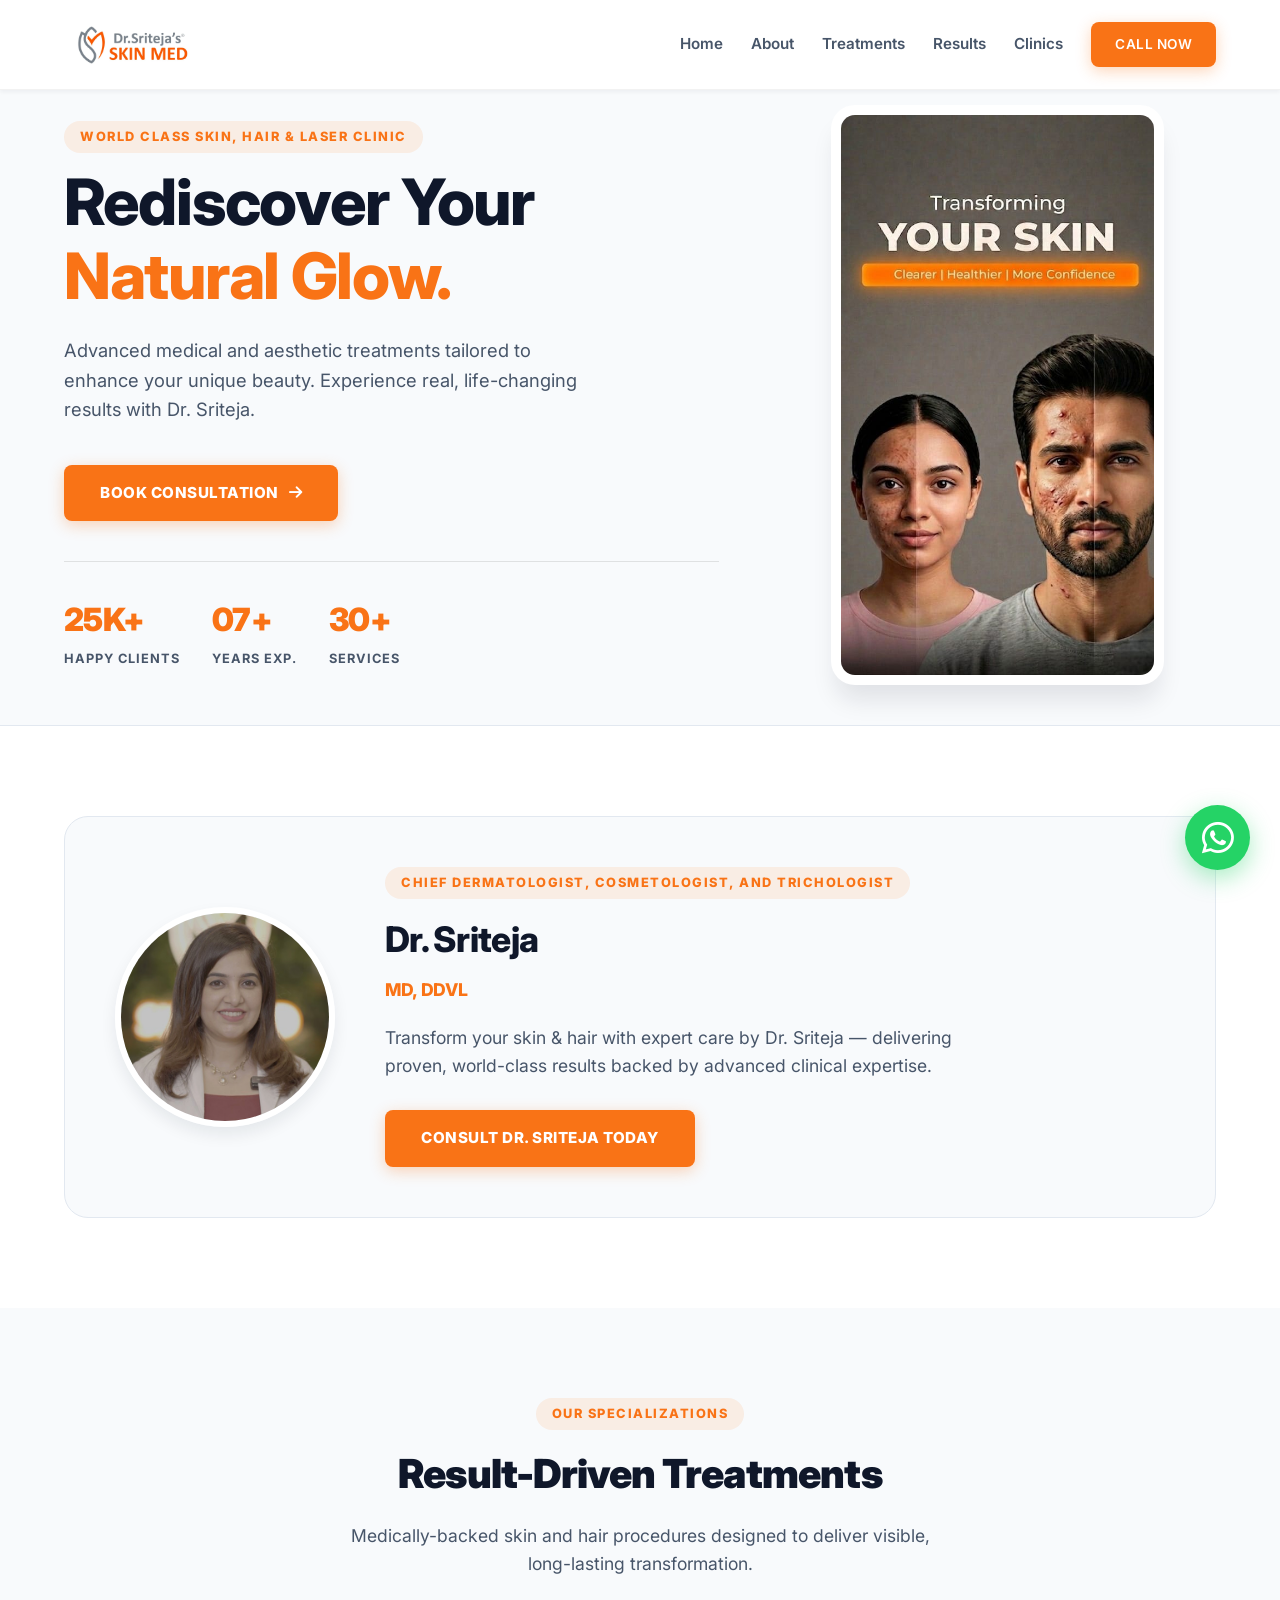
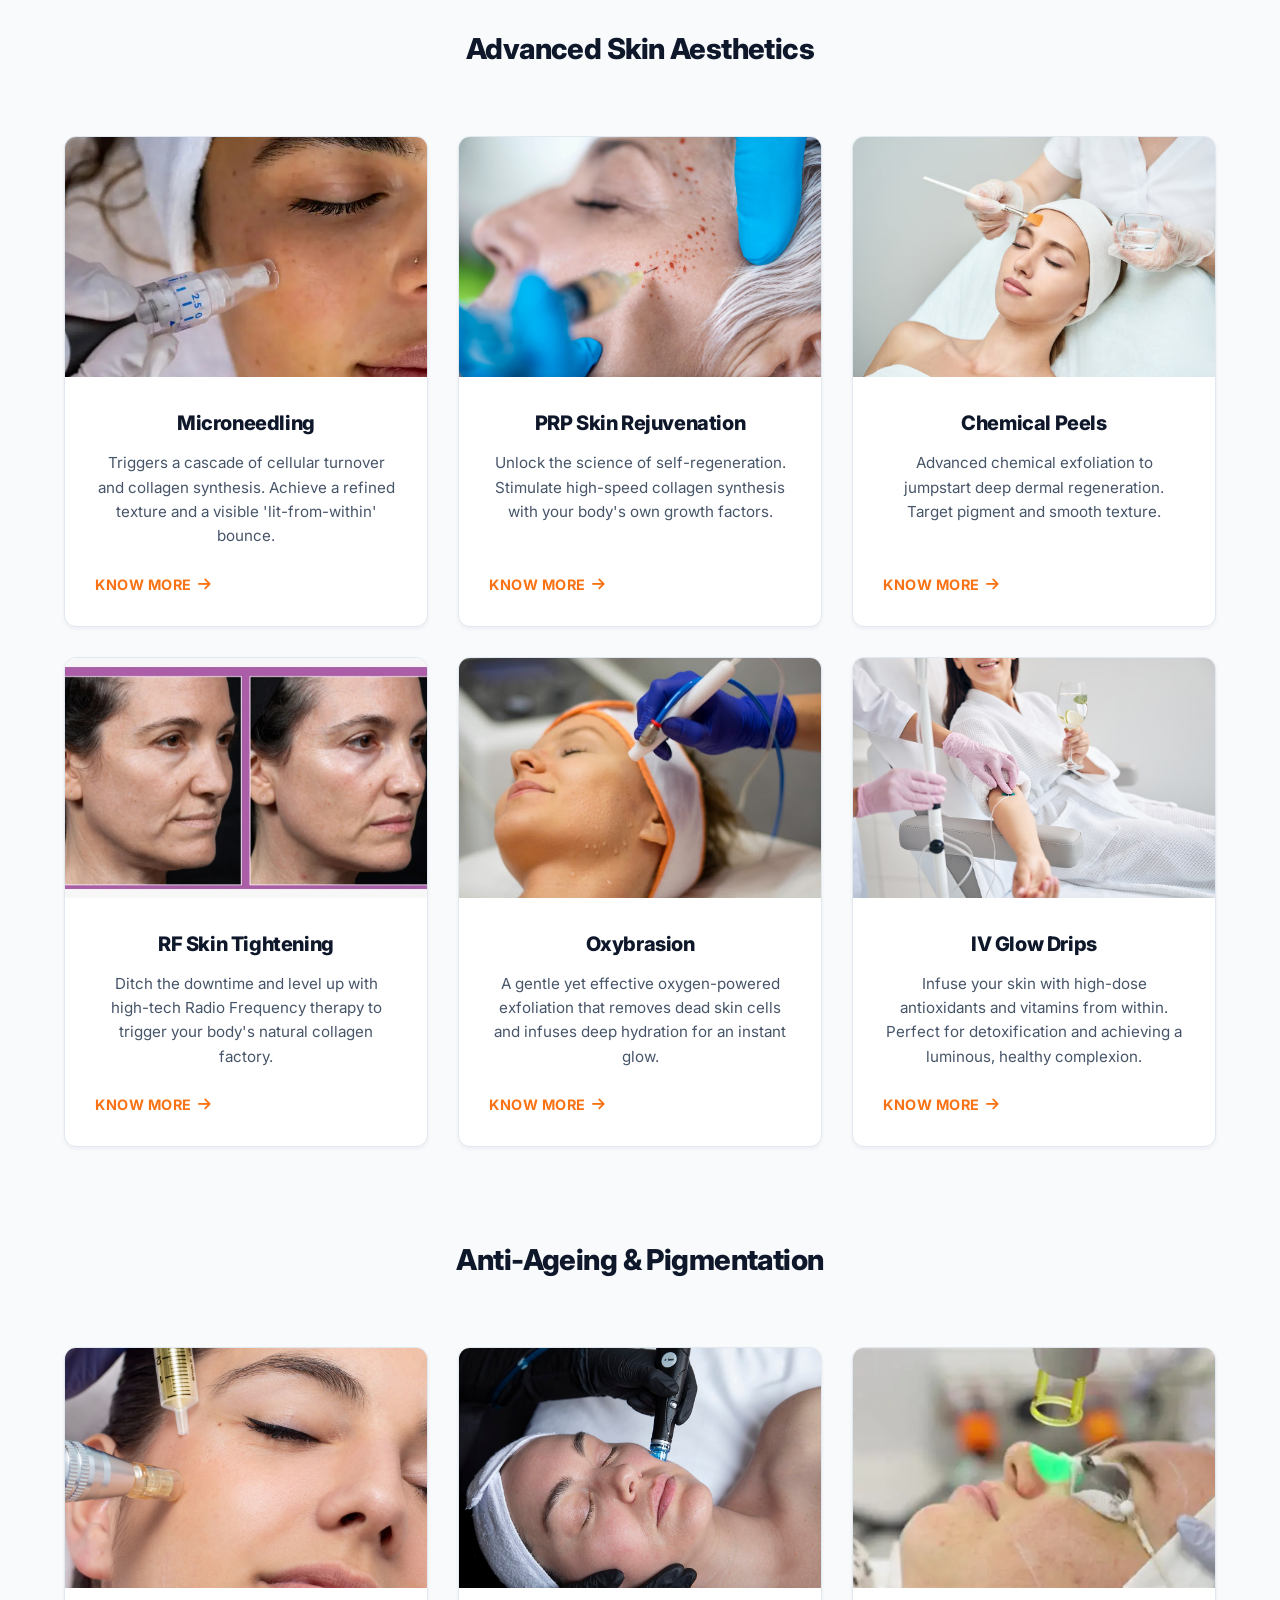
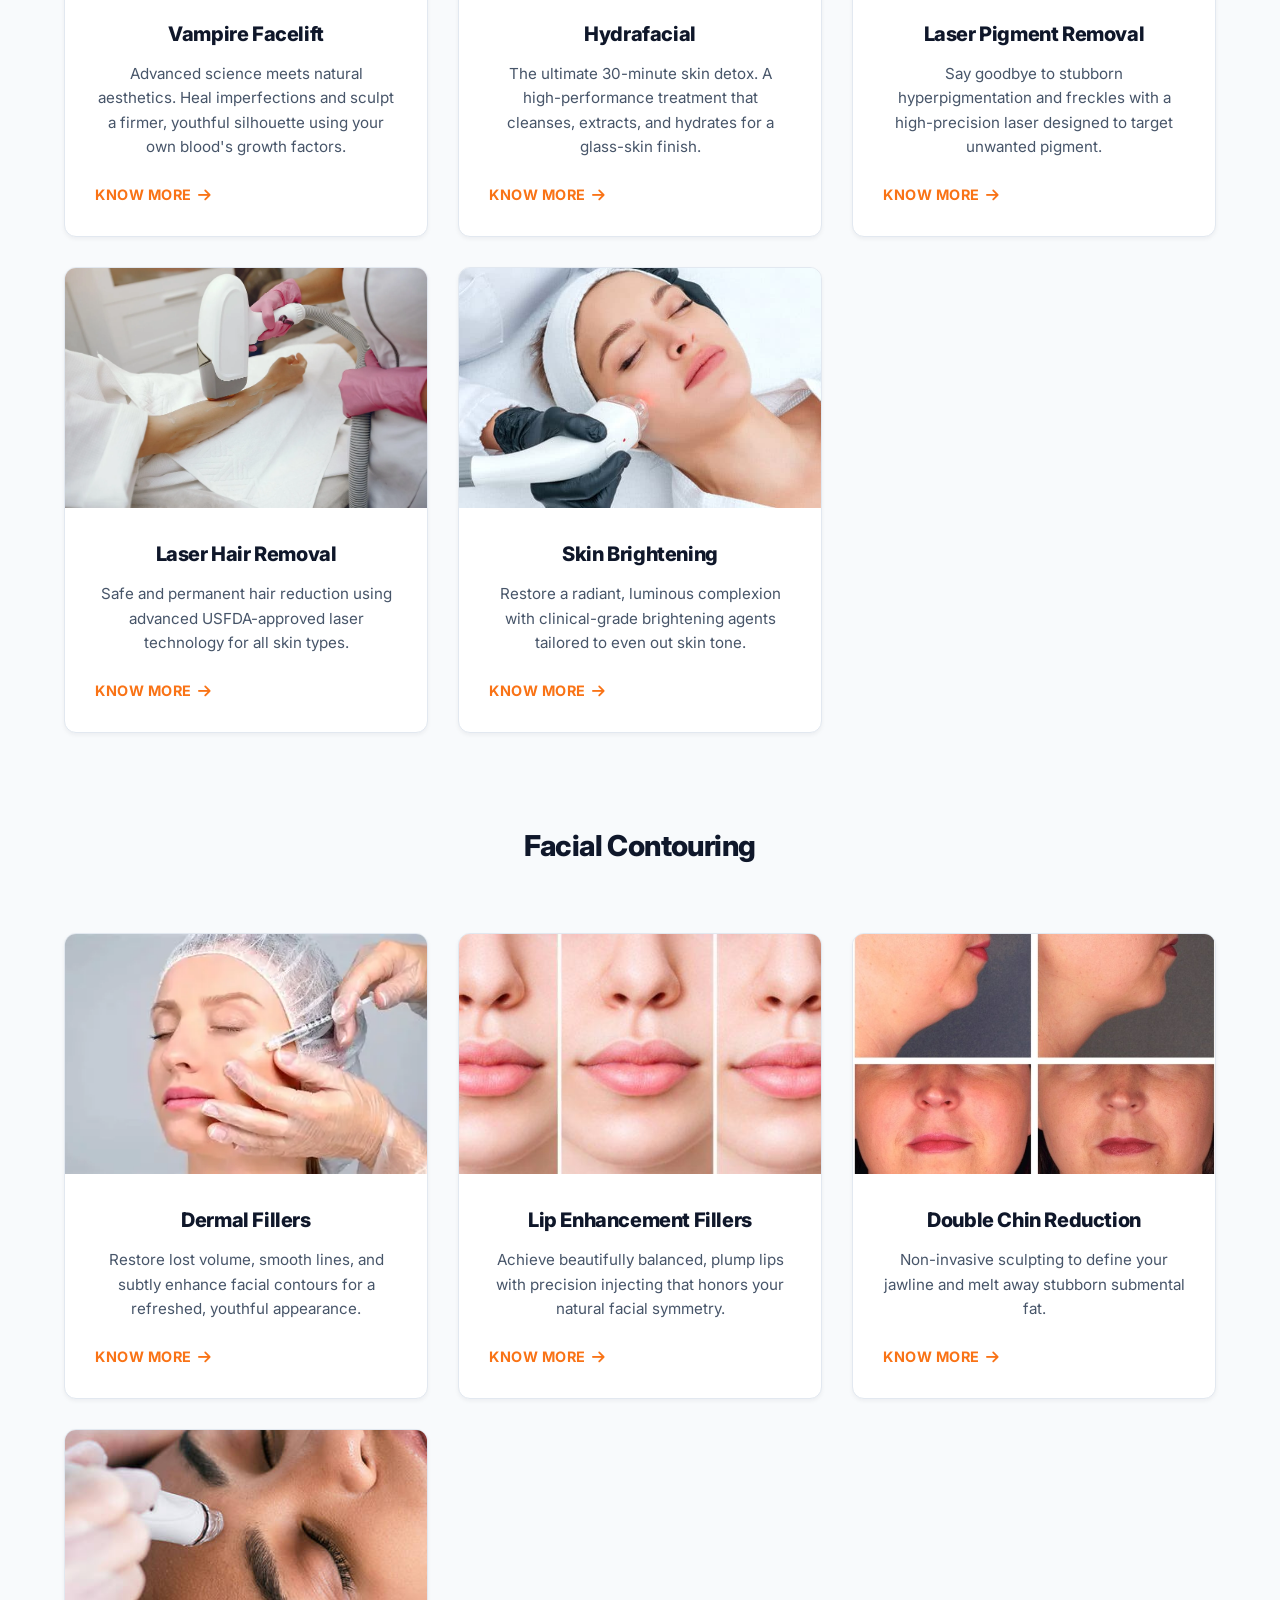
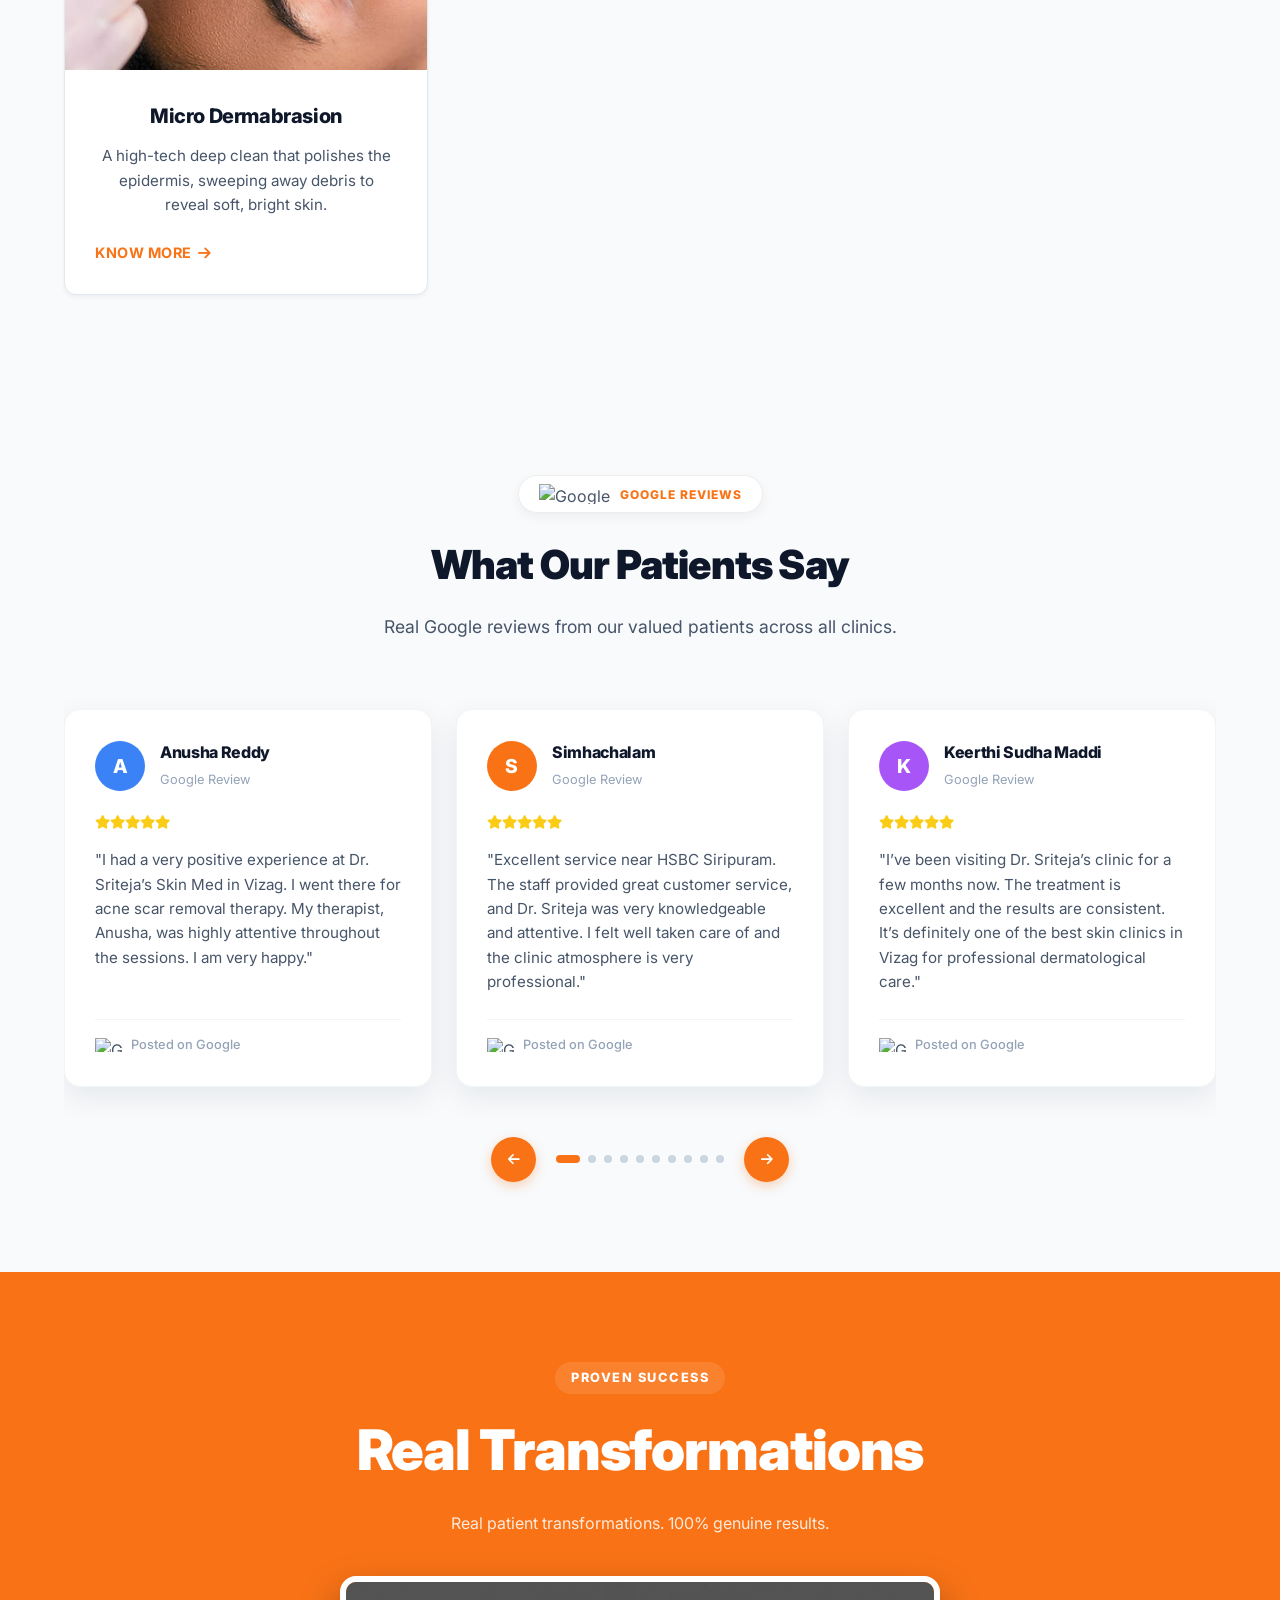
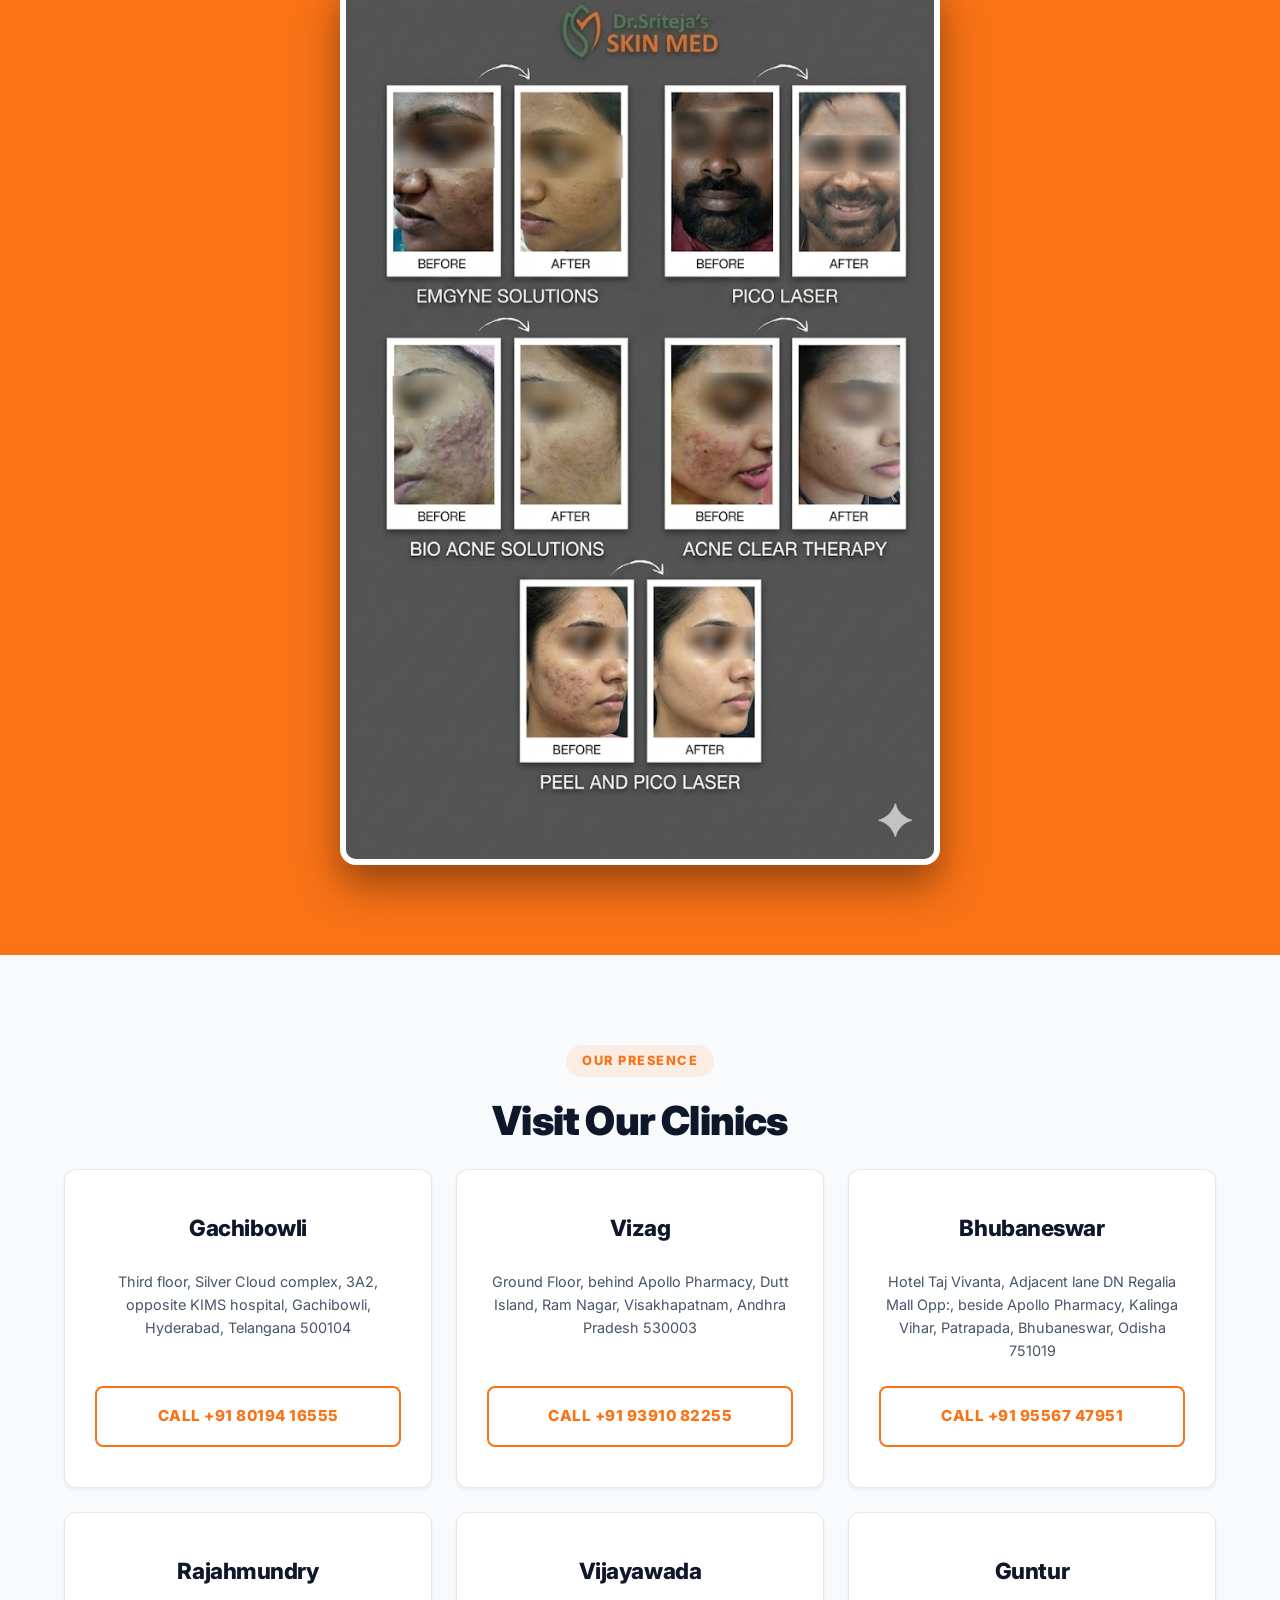
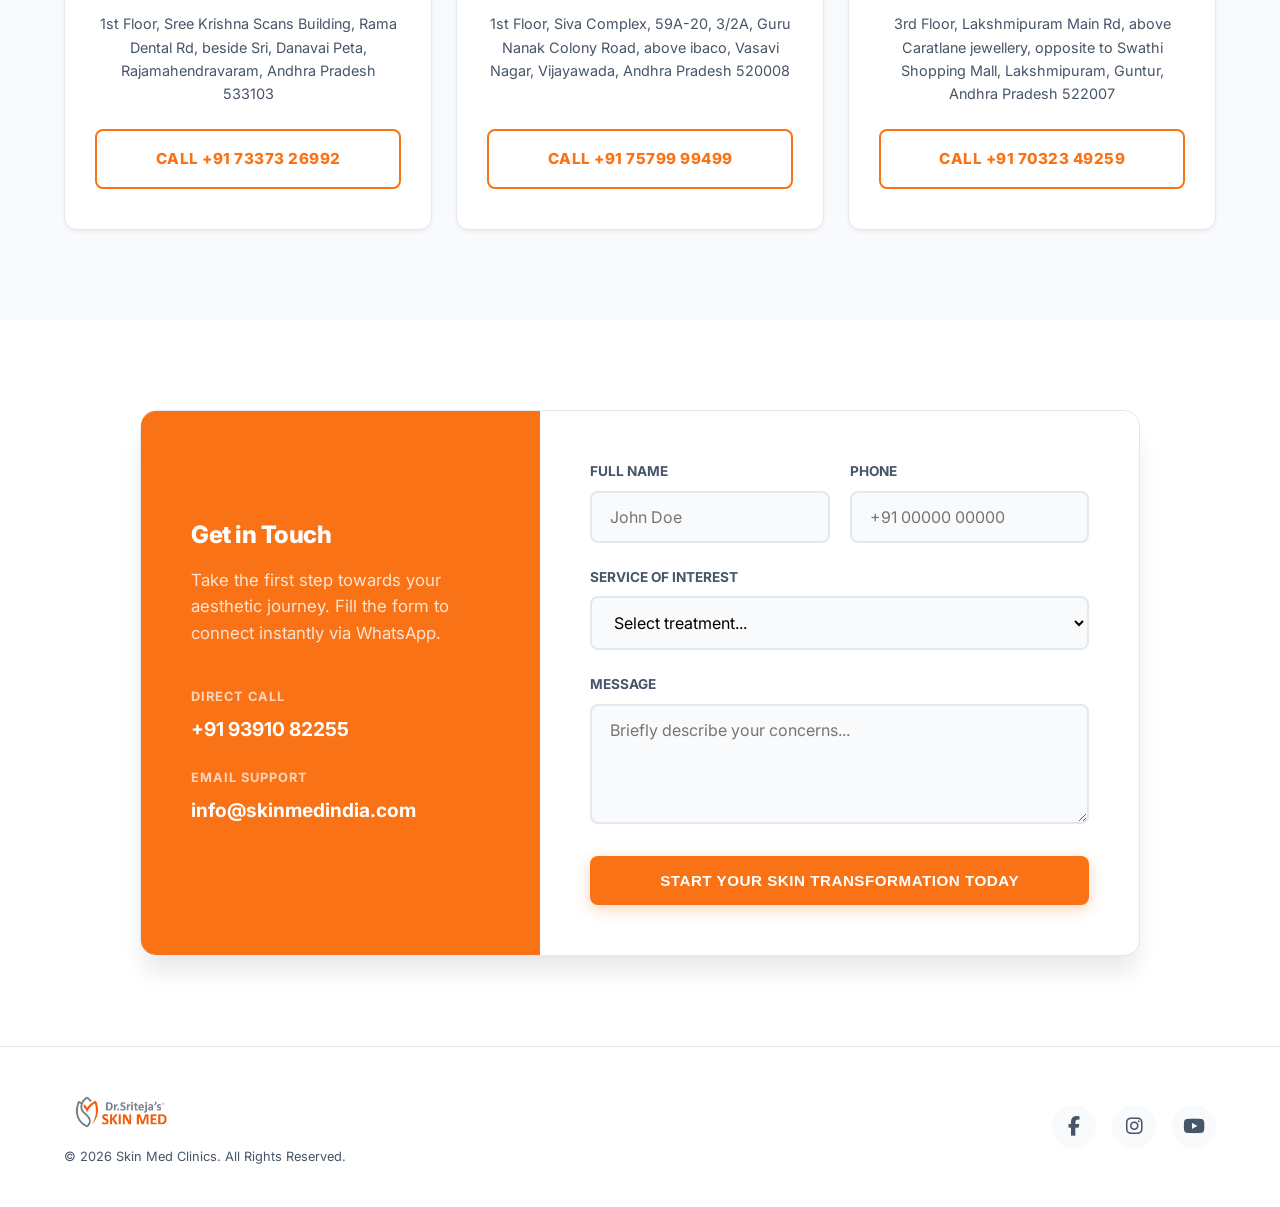
==== commit be861e7e: "push" ====
--- a/index.html
+++ b/index.html
@@ -7,11 +7,7 @@
     <title>Skin Med Clinics | Premium Dermatology & Aesthetic Care</title>
     <meta name="description"
         content="Experience world-class skin and hair treatments with Dr. Sriteja at Skin Med Clinics. Your journey to flawless aesthetics begins here.">
-
-    <!-- Custom CSS -->
     <link rel="stylesheet" href="style.css">
-
-    <!-- Font Awesome -->
     <link rel="stylesheet" href="https://cdnjs.cloudflare.com/ajax/libs/font-awesome/6.4.0/css/all.min.css">
 </head>
 
@@ -322,170 +318,243 @@
     </section>
 
     <!-- Testimonials Section -->
-    <section id="testimonials" class="section-padding bg-light" style="overflow: hidden;">
+    <section id="testimonials" class="section-padding bg-light">
         <div class="container">
             <div class="text-center">
-                <span class="tagline">Testimonials</span>
-                <h2 class="section-title">Patient Stories</h2>
-                <p class="section-subtitle" style="margin-bottom: 40px;">Real experiences from our valued clients across
-                    our clinics.</p>
-            </div>
-
-            <div class="testimonial-track hide-scroll"
-                style="display: flex; overflow-x: auto; gap: 24px; padding: 20px 0 40px; scroll-snap-type: x mandatory; -ms-overflow-style: none; scrollbar-width: none;">
-                <!-- Review 1 -->
-                <div class="testimonial-card"
-                    style="flex: 0 0 350px; background: #fff; padding: 40px; border-radius: 20px; box-shadow: 0 10px 30px rgba(0,0,0,0.1); scroll-snap-align: center; display: flex; flex-direction: column;">
-                    <div class="stars" style="color: #facc15; margin-bottom: 15px; font-size: 0.9rem;"><i
-                            class="fas fa-star"></i><i class="fas fa-star"></i><i class="fas fa-star"></i><i
-                            class="fas fa-star"></i><i class="fas fa-star"></i></div>
-                    <p class="testimonial-text"
-                        style="font-style: italic; font-size: 0.95rem; color: var(--text-gray); margin-bottom: 20px; line-height: 1.7; flex-grow: 1;">
-                        "I had a very positive experience at Dr. Sriteja’s Skin Med in Vizag. I went there for acne scar
-                        removal therapy. My therapist, Anusha, was highly attentive throughout the sessions. I am very
-                        happy with the visible reduction in my scars. Highly recommend!"</p>
-                    <h4 class="testimonial-name" style="font-weight: 800; color: var(--secondary); font-size: 1rem;">
-                        Anusha Reddy</h4>
-                </div>
-                <!-- Review 2 -->
-                <div class="testimonial-card"
-                    style="flex: 0 0 350px; background: #fff; padding: 40px; border-radius: 20px; box-shadow: 0 10px 30px rgba(0,0,0,0.1); scroll-snap-align: center; display: flex; flex-direction: column;">
-                    <div class="stars" style="color: #facc15; margin-bottom: 15px; font-size: 0.9rem;"><i
-                            class="fas fa-star"></i><i class="fas fa-star"></i><i class="fas fa-star"></i><i
-                            class="fas fa-star"></i><i class="fas fa-star"></i></div>
-                    <p class="testimonial-text"
-                        style="font-style: italic; font-size: 0.95rem; color: var(--text-gray); margin-bottom: 20px; line-height: 1.7; flex-grow: 1;">
-                        "Excellent service near HSBC Siripuram. The staff provided great customer service, and Dr.
-                        Sriteja was very knowledgeable and attentive. I felt well taken care of and the clinic
-                        atmosphere is very professional."</p>
-                    <h4 class="testimonial-name" style="font-weight: 800; color: var(--secondary); font-size: 1rem;">
-                        Simhachalam</h4>
-                </div>
-                <!-- Review 3 -->
-                <div class="testimonial-card"
-                    style="flex: 0 0 350px; background: #fff; padding: 40px; border-radius: 20px; box-shadow: 0 10px 30px rgba(0,0,0,0.1); scroll-snap-align: center; display: flex; flex-direction: column;">
-                    <div class="stars" style="color: #facc15; margin-bottom: 15px; font-size: 0.9rem;"><i
-                            class="fas fa-star"></i><i class="fas fa-star"></i><i class="fas fa-star"></i><i
-                            class="fas fa-star"></i><i class="fas fa-star"></i></div>
-                    <p class="testimonial-text"
-                        style="font-style: italic; font-size: 0.95rem; color: var(--text-gray); margin-bottom: 20px; line-height: 1.7; flex-grow: 1;">
-                        "I’ve been visiting Dr. Sriteja’s clinic for a few months now. The treatment is excellent and
-                        the results are consistent. It’s definitely one of the best skin clinics in Vizag for
-                        professional dermatological care."</p>
-                    <h4 class="testimonial-name" style="font-weight: 800; color: var(--secondary); font-size: 1rem;">
-                        Keerthi Sudha Maddi</h4>
-                </div>
-                <!-- Review 4 -->
-                <div class="testimonial-card"
-                    style="flex: 0 0 350px; background: #fff; padding: 40px; border-radius: 20px; box-shadow: 0 10px 30px rgba(0,0,0,0.1); scroll-snap-align: center; display: flex; flex-direction: column;">
-                    <div class="stars" style="color: #facc15; margin-bottom: 15px; font-size: 0.9rem;"><i
-                            class="fas fa-star"></i><i class="fas fa-star"></i><i class="fas fa-star"></i><i
-                            class="fas fa-star"></i><i class="fas fa-star"></i></div>
-                    <p class="testimonial-text"
-                        style="font-style: italic; font-size: 0.95rem; color: var(--text-gray); margin-bottom: 20px; line-height: 1.7; flex-grow: 1;">
-                        "The clinic is very easy to locate. For first-timers, I would suggest meeting Dr. Sriteja; she
-                        has a very friendly approach. The staff is efficient and the ambiance makes you feel comfortable
-                        immediately."</p>
-                    <h4 class="testimonial-name" style="font-weight: 800; color: var(--secondary); font-size: 1rem;">J.
-                        Sravan Kumar Yadav</h4>
-                </div>
-                <!-- Review 5 -->
-                <div class="testimonial-card"
-                    style="flex: 0 0 350px; background: #fff; padding: 40px; border-radius: 20px; box-shadow: 0 10px 30px rgba(0,0,0,0.1); scroll-snap-align: center; display: flex; flex-direction: column;">
-                    <div class="stars" style="color: #facc15; margin-bottom: 15px; font-size: 0.9rem;"><i
-                            class="fas fa-star"></i><i class="fas fa-star"></i><i class="fas fa-star"></i><i
-                            class="fas fa-star"></i><i class="fas fa-star"></i></div>
-                    <p class="testimonial-text"
-                        style="font-style: italic; font-size: 0.95rem; color: var(--text-gray); margin-bottom: 20px; line-height: 1.7; flex-grow: 1;">
-                        "Very welcoming staff. The service has always been professional and on time. I’ve had multiple
-                        treatments here and the results have been satisfying every single time. Definitely worth the
-                        visit."</p>
-                    <h4 class="testimonial-name" style="font-weight: 800; color: var(--secondary); font-size: 1rem;">
-                        Durga Prasad</h4>
-                </div>
-                <!-- Review 6 -->
-                <div class="testimonial-card"
-                    style="flex: 0 0 350px; background: #fff; padding: 40px; border-radius: 20px; box-shadow: 0 10px 30px rgba(0,0,0,0.1); scroll-snap-align: center; display: flex; flex-direction: column;">
-                    <div class="stars" style="color: #facc15; margin-bottom: 15px; font-size: 0.9rem;"><i
-                            class="fas fa-star"></i><i class="fas fa-star"></i><i class="fas fa-star"></i><i
-                            class="fas fa-star"></i><i class="fas fa-star"></i></div>
-                    <p class="testimonial-text"
-                        style="font-style: italic; font-size: 0.95rem; color: var(--text-gray); margin-bottom: 20px; line-height: 1.7; flex-grow: 1;">
-                        "Dr. Sriteja is very professional and experienced. What I appreciated most was her genuine care
-                        for the patient; she never suggests unnecessary or expensive treatments unless they are truly
-                        required for your skin type."</p>
-                    <h4 class="testimonial-name" style="font-weight: 800; color: var(--secondary); font-size: 1rem;">
-                        Rehman</h4>
-                </div>
-                <!-- Review 7 -->
-                <div class="testimonial-card"
-                    style="flex: 0 0 350px; background: #fff; padding: 40px; border-radius: 20px; box-shadow: 0 10px 30px rgba(0,0,0,0.1); scroll-snap-align: center; display: flex; flex-direction: column;">
-                    <div class="stars" style="color: #facc15; margin-bottom: 15px; font-size: 0.9rem;"><i
-                            class="fas fa-star"></i><i class="fas fa-star"></i><i class="fas fa-star"></i><i
-                            class="fas fa-star"></i><i class="fas fa-star"></i></div>
-                    <p class="testimonial-text"
-                        style="font-style: italic; font-size: 0.95rem; color: var(--text-gray); margin-bottom: 20px; line-height: 1.7; flex-grow: 1;">
-                        "The consultation with Dr. Sriteja was excellent. The performance of the staff in receiving
-                        patients is very nice. I have seen good results for my skin texture improvement in just a few
-                        sessions."</p>
-                    <h4 class="testimonial-name" style="font-weight: 800; color: var(--secondary); font-size: 1rem;">
-                        Bhagya</h4>
-                </div>
-                <!-- Review 8 -->
-                <div class="testimonial-card"
-                    style="flex: 0 0 350px; background: #fff; padding: 40px; border-radius: 20px; box-shadow: 0 10px 30px rgba(0,0,0,0.1); scroll-snap-align: center; display: flex; flex-direction: column;">
-                    <div class="stars" style="color: #facc15; margin-bottom: 15px; font-size: 0.9rem;"><i
-                            class="fas fa-star"></i><i class="fas fa-star"></i><i class="fas fa-star"></i><i
-                            class="fas fa-star"></i><i class="fas fa-star"></i></div>
-                    <p class="testimonial-text"
-                        style="font-style: italic; font-size: 0.95rem; color: var(--text-gray); margin-bottom: 20px; line-height: 1.7; flex-grow: 1;">
-                        "Had a great experience here. The staff members are so polite and kind. The results of the skin
-                        treatment were very satisfying, and they use high-quality, science-backed products."</p>
-                    <h4 class="testimonial-name" style="font-weight: 800; color: var(--secondary); font-size: 1rem;">
-                        Prasad K</h4>
-                </div>
-                <!-- Review 9 -->
-                <div class="testimonial-card"
-                    style="flex: 0 0 350px; background: #fff; padding: 40px; border-radius: 20px; box-shadow: 0 10px 30px rgba(0,0,0,0.1); scroll-snap-align: center; display: flex; flex-direction: column;">
-                    <div class="stars" style="color: #facc15; margin-bottom: 15px; font-size: 0.9rem;"><i
-                            class="fas fa-star"></i><i class="fas fa-star"></i><i class="fas fa-star"></i><i
-                            class="fas fa-star"></i><i class="fas fa-star"></i></div>
-                    <p class="testimonial-text"
-                        style="font-style: italic; font-size: 0.95rem; color: var(--text-gray); margin-bottom: 20px; line-height: 1.7; flex-grow: 1;">
-                        "I had a video consultation for a severe fungal infection while the doctor was on holiday, but
-                        she still took the time to help because I was in pain. The service is quick and the treatments
-                        are reasonably priced."</p>
-                    <h4 class="testimonial-name" style="font-weight: 800; color: var(--secondary); font-size: 1rem;">
-                        Lucky</h4>
-                </div>
-                <!-- Review 10 -->
-                <div class="testimonial-card"
-                    style="flex: 0 0 350px; background: #fff; padding: 40px; border-radius: 20px; box-shadow: 0 10px 30px rgba(0,0,0,0.1); scroll-snap-align: center; display: flex; flex-direction: column;">
-                    <div class="stars" style="color: #facc15; margin-bottom: 15px; font-size: 0.9rem;"><i
-                            class="fas fa-star"></i><i class="fas fa-star"></i><i class="fas fa-star"></i><i
-                            class="fas fa-star"></i><i class="fas fa-star"></i></div>
-                    <p class="testimonial-text"
-                        style="font-style: italic; font-size: 0.95rem; color: var(--text-gray); margin-bottom: 20px; line-height: 1.7; flex-grow: 1;">
-                        "The clinic is very well-maintained and hygienic. I appreciate that Dr. Sriteja invests time in
-                        building a bond with her clients rather than just looking for a 'quick fix.' It makes the
-                        treatment journey much more comfortable."</p>
-                    <h4 class="testimonial-name" style="font-weight: 800; color: var(--secondary); font-size: 1rem;">
-                        Santosh</h4>
-                </div>
-            </div>
-
-            <div class="text-center" style="margin-top: 30px;">
-                <p style="color: var(--text-gray); font-size: 0.85rem;"><i class="fas fa-arrow-left"></i> Swipe to
-                    scroll <i class="fas fa-arrow-right"></i></p>
+                <div class="google-badge">
+                    <img src="https://cdn.jsdelivr.net/gh/devicons/devicon@latest/icons/google/google-original.svg"
+                        alt="Google">
+                    <span>GOOGLE REVIEWS</span>
+                </div>
+                <h2 class="section-title">What Our Patients Say</h2>
+                <p class="section-subtitle">Real Google reviews from our valued patients across all clinics.</p>
+            </div>
+
+            <div class="testimonial-slider-container">
+                <div class="testimonial-track" id="testimonialTrack">
+                    <!-- Review 1 -->
+                    <div class="testimonial-card">
+                        <div class="card-header">
+                            <div class="avatar bg-blue">A</div>
+                            <div class="user-meta">
+                                <h4>Anusha Reddy</h4>
+                                <span>Google Review</span>
+                            </div>
+                        </div>
+                        <div class="stars"><i class="fas fa-star"></i><i class="fas fa-star"></i><i
+                                class="fas fa-star"></i><i class="fas fa-star"></i><i class="fas fa-star"></i></div>
+                        <p class="testimonial-text">"I had a very positive experience at Dr. Sriteja’s Skin Med in
+                            Vizag. I went there for acne scar removal therapy. My therapist, Anusha, was highly
+                            attentive throughout the sessions. I am very happy."</p>
+                        <div class="card-footer">
+                            <img src="https://cdn.jsdelivr.net/gh/devicons/devicon@latest/icons/google/google-original.svg"
+                                alt="G">
+                            <span>Posted on Google</span>
+                        </div>
+                    </div>
+                    <!-- Review 2 -->
+                    <div class="testimonial-card">
+                        <div class="card-header">
+                            <div class="avatar bg-orange">S</div>
+                            <div class="user-meta">
+                                <h4>Simhachalam</h4>
+                                <span>Google Review</span>
+                            </div>
+                        </div>
+                        <div class="stars"><i class="fas fa-star"></i><i class="fas fa-star"></i><i
+                                class="fas fa-star"></i><i class="fas fa-star"></i><i class="fas fa-star"></i></div>
+                        <p class="testimonial-text">"Excellent service near HSBC Siripuram. The staff provided great
+                            customer service, and Dr. Sriteja was very knowledgeable and attentive. I felt well taken
+                            care of and the clinic atmosphere is very professional."</p>
+                        <div class="card-footer">
+                            <img src="https://cdn.jsdelivr.net/gh/devicons/devicon@latest/icons/google/google-original.svg"
+                                alt="G">
+                            <span>Posted on Google</span>
+                        </div>
+                    </div>
+                    <!-- Review 3 -->
+                    <div class="testimonial-card">
+                        <div class="card-header">
+                            <div class="avatar bg-purple">K</div>
+                            <div class="user-meta">
+                                <h4>Keerthi Sudha Maddi</h4>
+                                <span>Google Review</span>
+                            </div>
+                        </div>
+                        <div class="stars"><i class="fas fa-star"></i><i class="fas fa-star"></i><i
+                                class="fas fa-star"></i><i class="fas fa-star"></i><i class="fas fa-star"></i></div>
+                        <p class="testimonial-text">"I’ve been visiting Dr. Sriteja’s clinic for a few months now. The
+                            treatment is excellent and the results are consistent. It’s definitely one of the best skin
+                            clinics in Vizag for professional dermatological care."</p>
+                        <div class="card-footer">
+                            <img src="https://cdn.jsdelivr.net/gh/devicons/devicon@latest/icons/google/google-original.svg"
+                                alt="G">
+                            <span>Posted on Google</span>
+                        </div>
+                    </div>
+                    <!-- Review 4 -->
+                    <div class="testimonial-card">
+                        <div class="card-header">
+                            <div class="avatar bg-green">J</div>
+                            <div class="user-meta">
+                                <h4>J. Sravan Kumar Yadav</h4>
+                                <span>Google Review</span>
+                            </div>
+                        </div>
+                        <div class="stars"><i class="fas fa-star"></i><i class="fas fa-star"></i><i
+                                class="fas fa-star"></i><i class="fas fa-star"></i><i class="fas fa-star"></i></div>
+                        <p class="testimonial-text">"The clinic is very easy to locate. For first-timers, I would
+                            suggest meeting Dr. Sriteja; she has a very friendly approach. The staff is efficient and
+                            the ambiance makes you feel comfortable immediately."</p>
+                        <div class="card-footer">
+                            <img src="https://cdn.jsdelivr.net/gh/devicons/devicon@latest/icons/google/google-original.svg"
+                                alt="G">
+                            <span>Posted on Google</span>
+                        </div>
+                    </div>
+                    <!-- Review 5 -->
+                    <div class="testimonial-card">
+                        <div class="card-header">
+                            <div class="avatar bg-red">D</div>
+                            <div class="user-meta">
+                                <h4>Durga Prasad</h4>
+                                <span>Google Review</span>
+                            </div>
+                        </div>
+                        <div class="stars"><i class="fas fa-star"></i><i class="fas fa-star"></i><i
+                                class="fas fa-star"></i><i class="fas fa-star"></i><i class="fas fa-star"></i></div>
+                        <p class="testimonial-text">"Very welcoming staff. The service has always been professional and
+                            on time. I’ve had multiple treatments here and the results have been satisfying every single
+                            time. Definitely worth the visit."</p>
+                        <div class="card-footer">
+                            <img src="https://cdn.jsdelivr.net/gh/devicons/devicon@latest/icons/google/google-original.svg"
+                                alt="G">
+                            <span>Posted on Google</span>
+                        </div>
+                    </div>
+                    <!-- Review 6 -->
+                    <div class="testimonial-card">
+                        <div class="card-header">
+                            <div class="avatar bg-teal">R</div>
+                            <div class="user-meta">
+                                <h4>Rehman</h4>
+                                <span>Google Review</span>
+                            </div>
+                        </div>
+                        <div class="stars"><i class="fas fa-star"></i><i class="fas fa-star"></i><i
+                                class="fas fa-star"></i><i class="fas fa-star"></i><i class="fas fa-star"></i></div>
+                        <p class="testimonial-text">"Dr. Sriteja is very professional and experienced. What I
+                            appreciated most was her genuine care for the patient; she never suggests unnecessary or
+                            expensive treatments."</p>
+                        <div class="card-footer">
+                            <img src="https://cdn.jsdelivr.net/gh/devicons/devicon@latest/icons/google/google-original.svg"
+                                alt="G">
+                            <span>Posted on Google</span>
+                        </div>
+                    </div>
+                    <!-- Review 7 -->
+                    <div class="testimonial-card">
+                        <div class="card-header">
+                            <div class="avatar bg-pink">B</div>
+                            <div class="user-meta">
+                                <h4>Bhagya</h4>
+                                <span>Google Review</span>
+                            </div>
+                        </div>
+                        <div class="stars"><i class="fas fa-star"></i><i class="fas fa-star"></i><i
+                                class="fas fa-star"></i><i class="fas fa-star"></i><i class="fas fa-star"></i></div>
+                        <p class="testimonial-text">"The consultation with Dr. Sriteja was excellent. The performance of
+                            the staff in receiving patients is very nice. I have seen good results for my skin texture
+                            improvement."</p>
+                        <div class="card-footer">
+                            <img src="https://cdn.jsdelivr.net/gh/devicons/devicon@latest/icons/google/google-original.svg"
+                                alt="G">
+                            <span>Posted on Google</span>
+                        </div>
+                    </div>
+                    <!-- Review 8 -->
+                    <div class="testimonial-card">
+                        <div class="card-header">
+                            <div class="avatar bg-indigo">P</div>
+                            <div class="user-meta">
+                                <h4>Prasad K</h4>
+                                <span>Google Review</span>
+                            </div>
+                        </div>
+                        <div class="stars"><i class="fas fa-star"></i><i class="fas fa-star"></i><i
+                                class="fas fa-star"></i><i class="fas fa-star"></i><i class="fas fa-star"></i></div>
+                        <p class="testimonial-text">"Had a great experience here. The staff members are so polite and
+                            kind. The results of the skin treatment were very satisfying, and they use high-quality,
+                            science-backed products."</p>
+                        <div class="card-footer">
+                            <img src="https://cdn.jsdelivr.net/gh/devicons/devicon@latest/icons/google/google-original.svg"
+                                alt="G">
+                            <span>Posted on Google</span>
+                        </div>
+                    </div>
+                    <!-- Review 9 -->
+                    <div class="testimonial-card">
+                        <div class="card-header">
+                            <div class="avatar bg-cyan">L</div>
+                            <div class="user-meta">
+                                <h4>Lucky</h4>
+                                <span>Google Review</span>
+                            </div>
+                        </div>
+                        <div class="stars"><i class="fas fa-star"></i><i class="fas fa-star"></i><i
+                                class="fas fa-star"></i><i class="fas fa-star"></i><i class="fas fa-star"></i></div>
+                        <p class="testimonial-text">"I had a video consultation for a severe fungal infection while the
+                            doctor was on holiday, but she still took the time because I was in pain. The service is
+                            quick and the treatments are reasonably priced."</p>
+                        <div class="card-footer">
+                            <img src="https://cdn.jsdelivr.net/gh/devicons/devicon@latest/icons/google/google-original.svg"
+                                alt="G">
+                            <span>Posted on Google</span>
+                        </div>
+                    </div>
+                    <!-- Review 10 -->
+                    <div class="testimonial-card">
+                        <div class="card-header">
+                            <div class="avatar bg-amber">S</div>
+                            <div class="user-meta">
+                                <h4>Santosh</h4>
+                                <span>Google Review</span>
+                            </div>
+                        </div>
+                        <div class="stars"><i class="fas fa-star"></i><i class="fas fa-star"></i><i
+                                class="fas fa-star"></i><i class="fas fa-star"></i><i class="fas fa-star"></i></div>
+                        <p class="testimonial-text">"The clinic is very well-maintained and hygienic. I appreciate that
+                            Dr. Sriteja invests time in building a bond with her clients rather than just looking for a
+                            quick fix."</p>
+                        <div class="card-footer">
+                            <img src="https://cdn.jsdelivr.net/gh/devicons/devicon@latest/icons/google/google-original.svg"
+                                alt="G">
+                            <span>Posted on Google</span>
+                        </div>
+                    </div>
+                </div>
+
+                <!-- Slider Controls -->
+                <div class="slider-controls">
+                    <button class="slider-arrow prev" id="prevBtn"><i class="fas fa-arrow-left"></i></button>
+                    <div class="slider-dots" id="sliderDots">
+                        <!-- Dots will be generated via JS -->
+                    </div>
+                    <button class="slider-arrow next" id="nextBtn"><i class="fas fa-arrow-right"></i></button>
+                </div>
             </div>
         </div>
     </section>
 
+    <!-- Results Section -->
     <!-- Results Section -->
     <section id="results" class="results-section section-padding">
         <div class="container text-center">
             <span class="tagline" style="color: #fff; background: rgba(255,255,255,0.1);">Proven Success</span>
-            <h2>Real Transformations</h2>
+
+            <!-- Add the class="section-title" here -->
+            <h2 class="section-title">Real Transformations</h2>
+
             <p style="color: rgba(255,255,255,0.85); max-width: 600px; margin: 0 auto 40px;">Real patient
                 transformations. 100% genuine results.</p>
 
@@ -625,7 +694,6 @@
         <i class="fab fa-whatsapp"></i>
     </a>
 
-    <!-- Scripts -->
     <script src="script.js"></script>
 </body>
 
--- a/style.css
+++ b/style.css
@@ -469,6 +469,7 @@
 }
 
 /* Results Section */
+/* Results Section */
 .results-section {
   background: var(--primary);
   color: #fff;
@@ -476,6 +477,16 @@
 
 .results-section h2 {
   color: #fff;
+  font-size: 3.5rem;
+  /* Increased font size */
+  margin-bottom: 15px;
+}
+
+/* Make sure it scales down nicely on mobile phones */
+@media (max-width: 768px) {
+  .results-section h2 {
+    font-size: 2.5rem;
+  }
 }
 
 
@@ -893,4 +904,235 @@
     flex: 0 0 85vw;
     padding: 30px;
   }
+}
+
+/* Add these to your existing style.css */
+
+/* Testimonial Section Redesign */
+.google-badge {
+  display: inline-flex;
+  align-items: center;
+  gap: 10px;
+  background: #fff;
+  padding: 8px 20px;
+  border-radius: 50px;
+  box-shadow: 0 4px 12px rgba(0, 0, 0, 0.05);
+  margin-bottom: 20px;
+  border: 1px solid #eee;
+}
+
+.google-badge img {
+  height: 20px;
+  width: auto;
+}
+
+.google-badge span {
+  font-size: 0.75rem;
+  font-weight: 800;
+  color: var(--primary);
+  letter-spacing: 1px;
+}
+
+.testimonial-slider-container {
+  position: relative;
+  max-width: 100%;
+  margin: 0 auto;
+}
+
+.testimonial-track {
+  display: flex;
+  overflow-x: auto;
+  gap: 24px;
+  padding: 20px 0 40px;
+  scroll-snap-type: x mandatory;
+  scrollbar-width: none;
+  -ms-overflow-style: none;
+  scroll-behavior: smooth;
+}
+
+.testimonial-track::-webkit-scrollbar {
+  display: none;
+}
+
+.testimonial-card {
+  flex: 0 0 calc(33.333% - 16px);
+  /* 3 cards on desktop */
+  background: #fff;
+  padding: 30px;
+  border-radius: 16px;
+  box-shadow: 0 10px 30px rgba(15, 23, 42, 0.08);
+  scroll-snap-align: center;
+  display: flex;
+  flex-direction: column;
+  border: 1px solid #f1f5f9;
+}
+
+.card-header {
+  display: flex;
+  align-items: center;
+  gap: 15px;
+  margin-bottom: 20px;
+}
+
+.avatar {
+  width: 50px;
+  height: 50px;
+  border-radius: 50%;
+  display: flex;
+  align-items: center;
+  justify-content: center;
+  color: #fff;
+  font-weight: 800;
+  font-size: 1.2rem;
+}
+
+/* Avatar Colors */
+.bg-blue {
+  background: #3b82f6;
+}
+
+.bg-orange {
+  background: #f97316;
+}
+
+.bg-purple {
+  background: #a855f7;
+}
+
+.bg-green {
+  background: #22c55e;
+}
+
+.bg-red {
+  background: #ef4444;
+}
+
+.bg-teal {
+  background: #14b8a6;
+}
+
+.bg-pink {
+  background: #ec4899;
+}
+
+.bg-indigo {
+  background: #6366f1;
+}
+
+.bg-cyan {
+  background: #06b6d4;
+}
+
+.bg-amber {
+  background: #f59e0b;
+}
+
+.user-meta h4 {
+  font-size: 1rem;
+  margin: 0;
+  color: var(--secondary);
+}
+
+.user-meta span {
+  font-size: 0.8rem;
+  color: var(--text-light);
+}
+
+.testimonial-card .stars {
+  color: #facc15;
+  margin-bottom: 15px;
+  font-size: 0.85rem;
+}
+
+.testimonial-text {
+  font-style: normal;
+  font-size: 0.95rem;
+  color: var(--text-gray);
+  line-height: 1.6;
+  margin-bottom: 25px;
+  flex-grow: 1;
+}
+
+.card-footer {
+  display: flex;
+  align-items: center;
+  gap: 8px;
+  padding-top: 15px;
+  border-top: 1px solid #f1f5f9;
+}
+
+.card-footer img {
+  height: 14px;
+}
+
+.card-footer span {
+  font-size: 0.8rem;
+  color: var(--text-light);
+  font-weight: 500;
+}
+
+/* Controls */
+.slider-controls {
+  display: flex;
+  align-items: center;
+  justify-content: center;
+  gap: 20px;
+  margin-top: 10px;
+}
+
+.slider-arrow {
+  width: 45px;
+  height: 45px;
+  border-radius: 50%;
+  background: var(--primary);
+  color: #fff;
+  border: none;
+  cursor: pointer;
+  display: flex;
+  align-items: center;
+  justify-content: center;
+  transition: var(--transition);
+  box-shadow: 0 4px 12px rgba(249, 115, 22, 0.3);
+}
+
+.slider-arrow:hover {
+  background: var(--primary-hover);
+  transform: scale(1.1);
+}
+
+.slider-dots {
+  display: flex;
+  gap: 8px;
+}
+
+.dot {
+  width: 8px;
+  height: 8px;
+  border-radius: 50%;
+  background: #cbd5e1;
+  cursor: pointer;
+  transition: var(--transition);
+}
+
+.dot.active {
+  background: var(--primary);
+  width: 24px;
+  border-radius: 4px;
+}
+
+@media (max-width: 992px) {
+  .testimonial-card {
+    flex: 0 0 calc(50% - 12px);
+  }
+}
+
+@media (max-width: 768px) {
+  .testimonial-card {
+    flex: 0 0 85vw;
+    padding: 24px;
+  }
+
+  .testimonial-track {
+    gap: 16px;
+  }
 }
